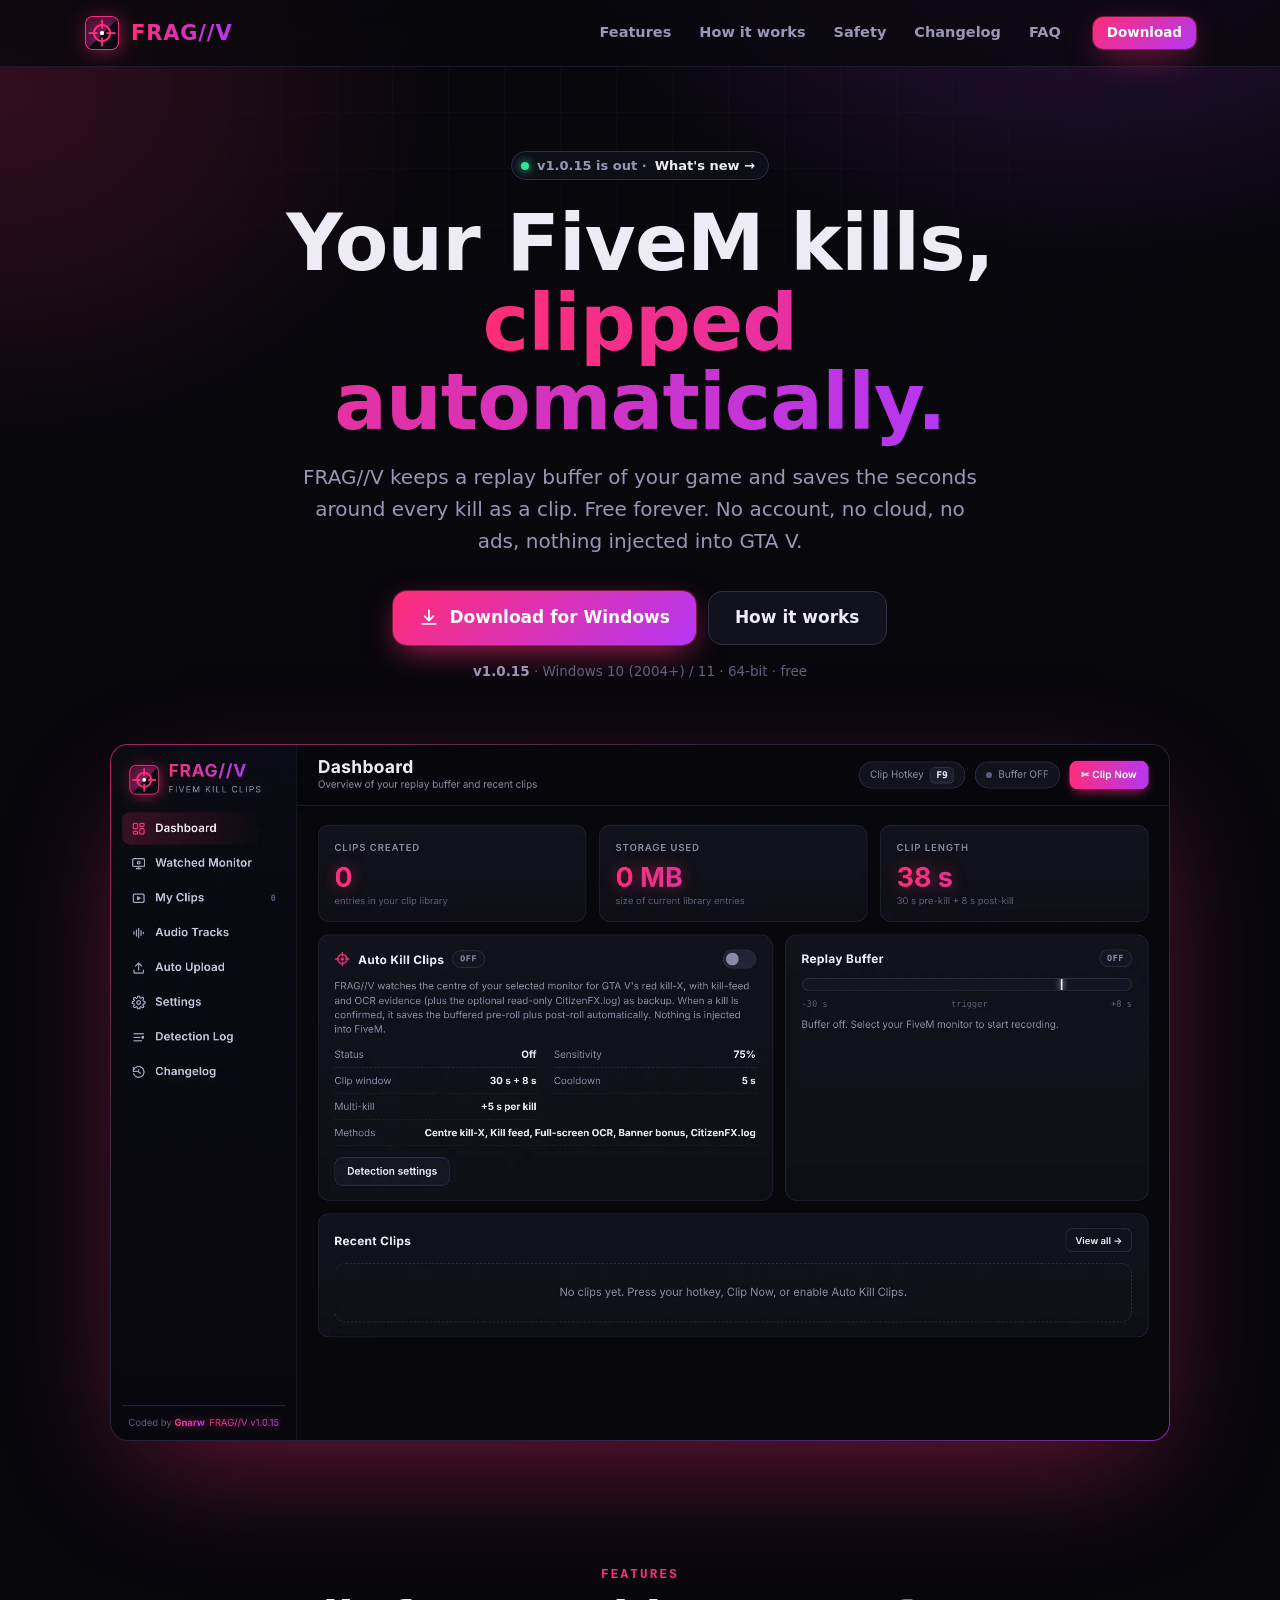
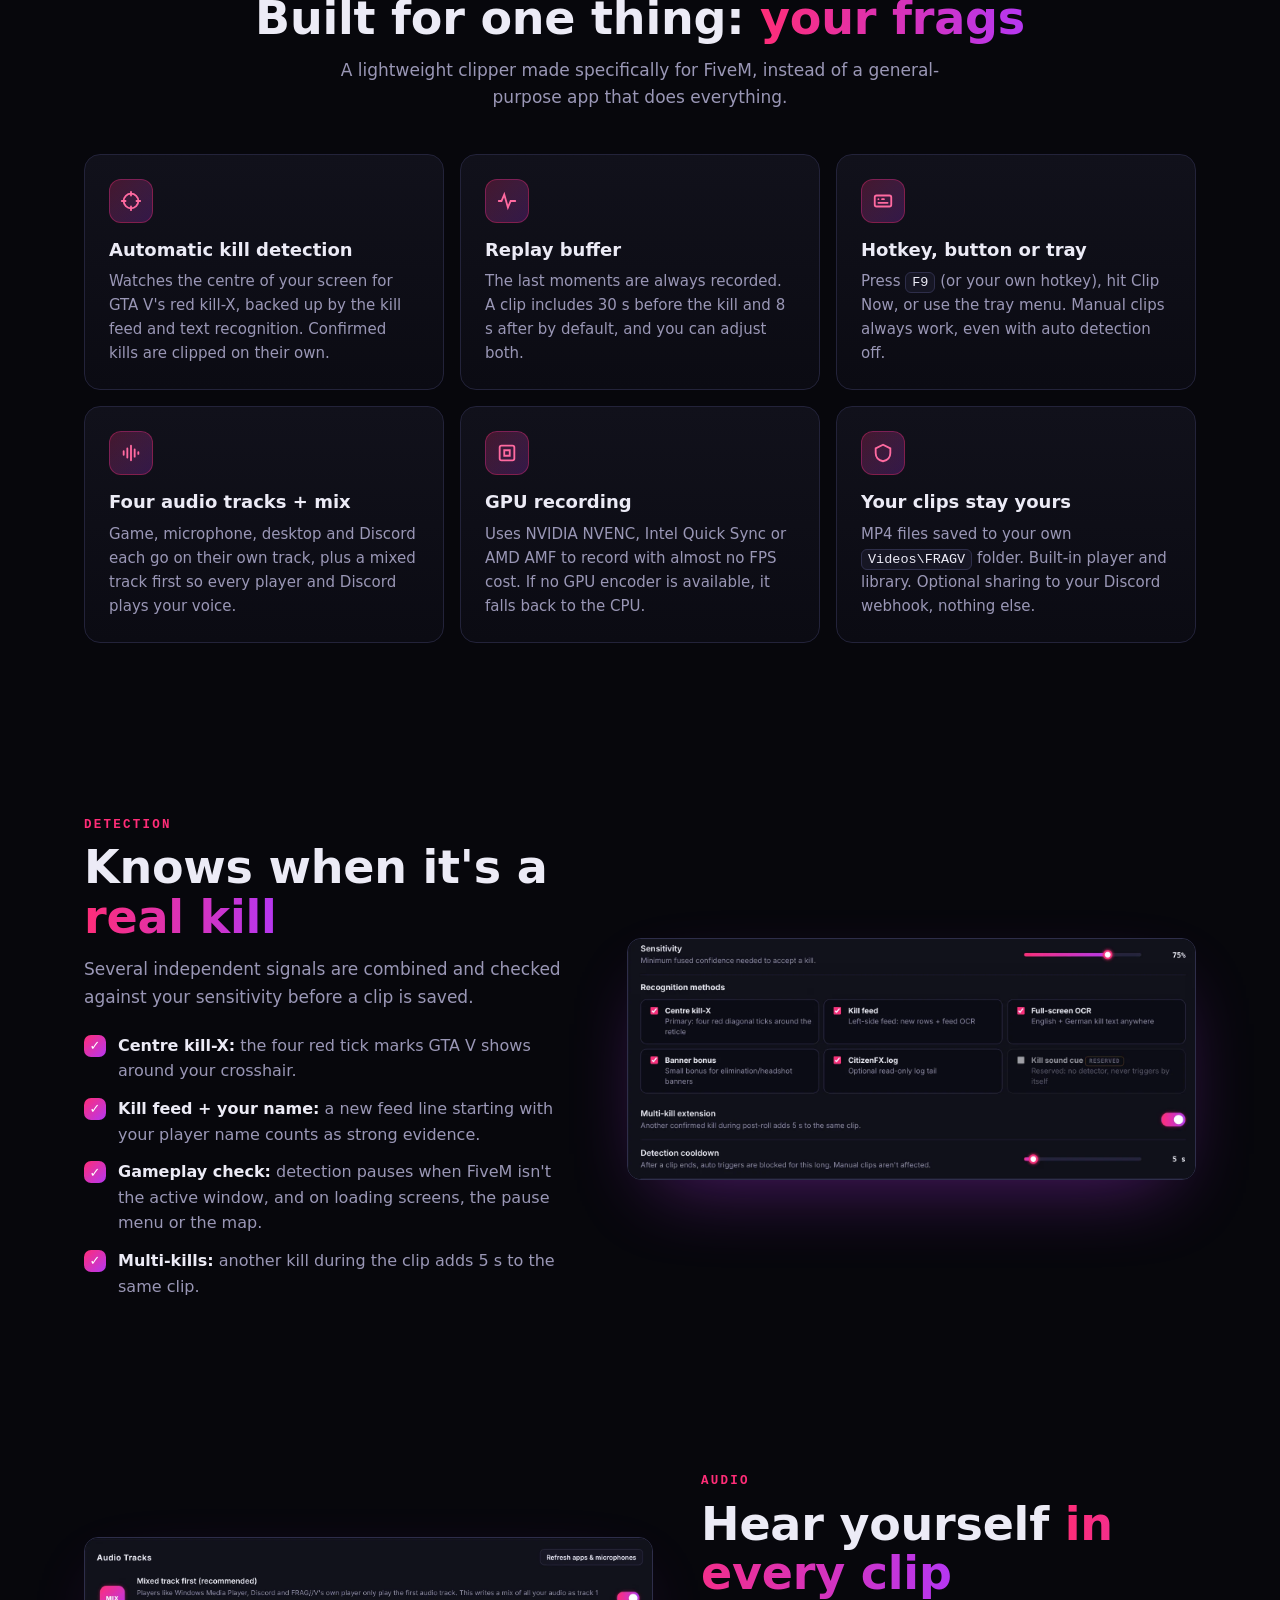
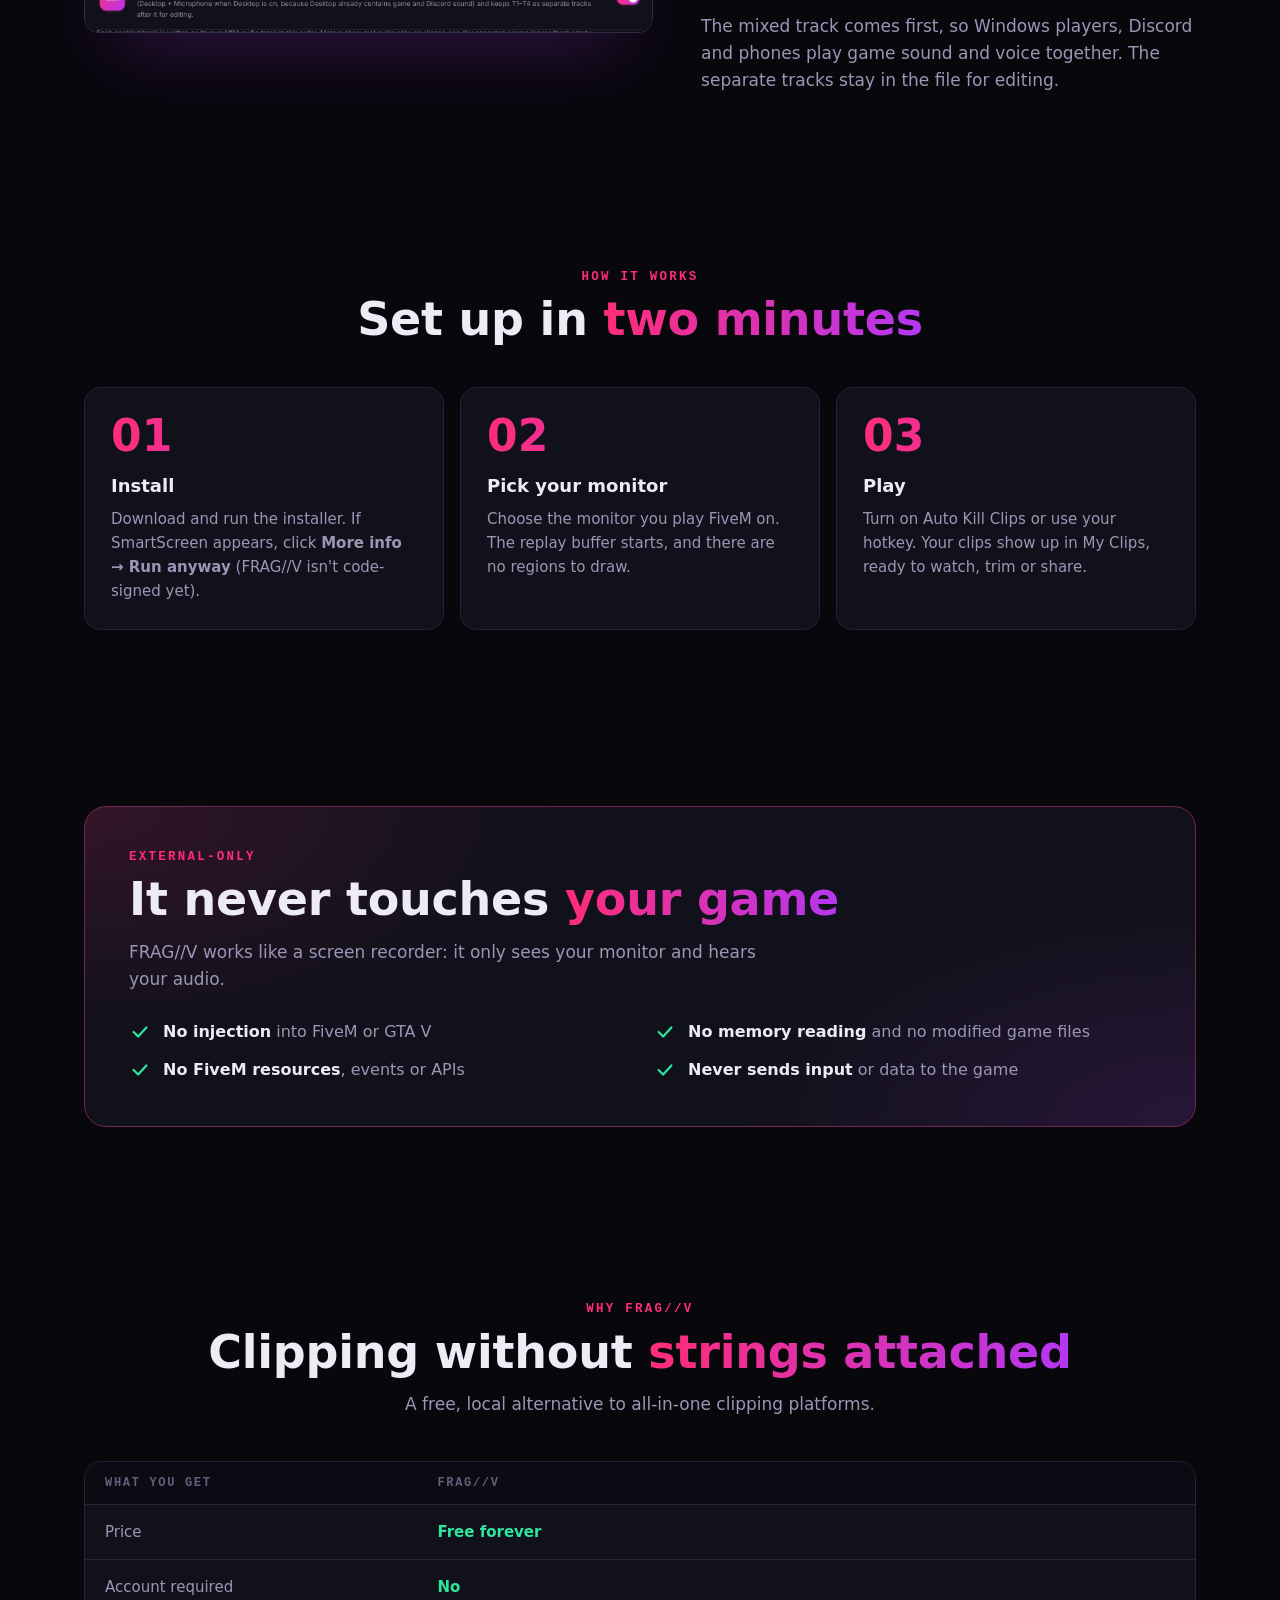
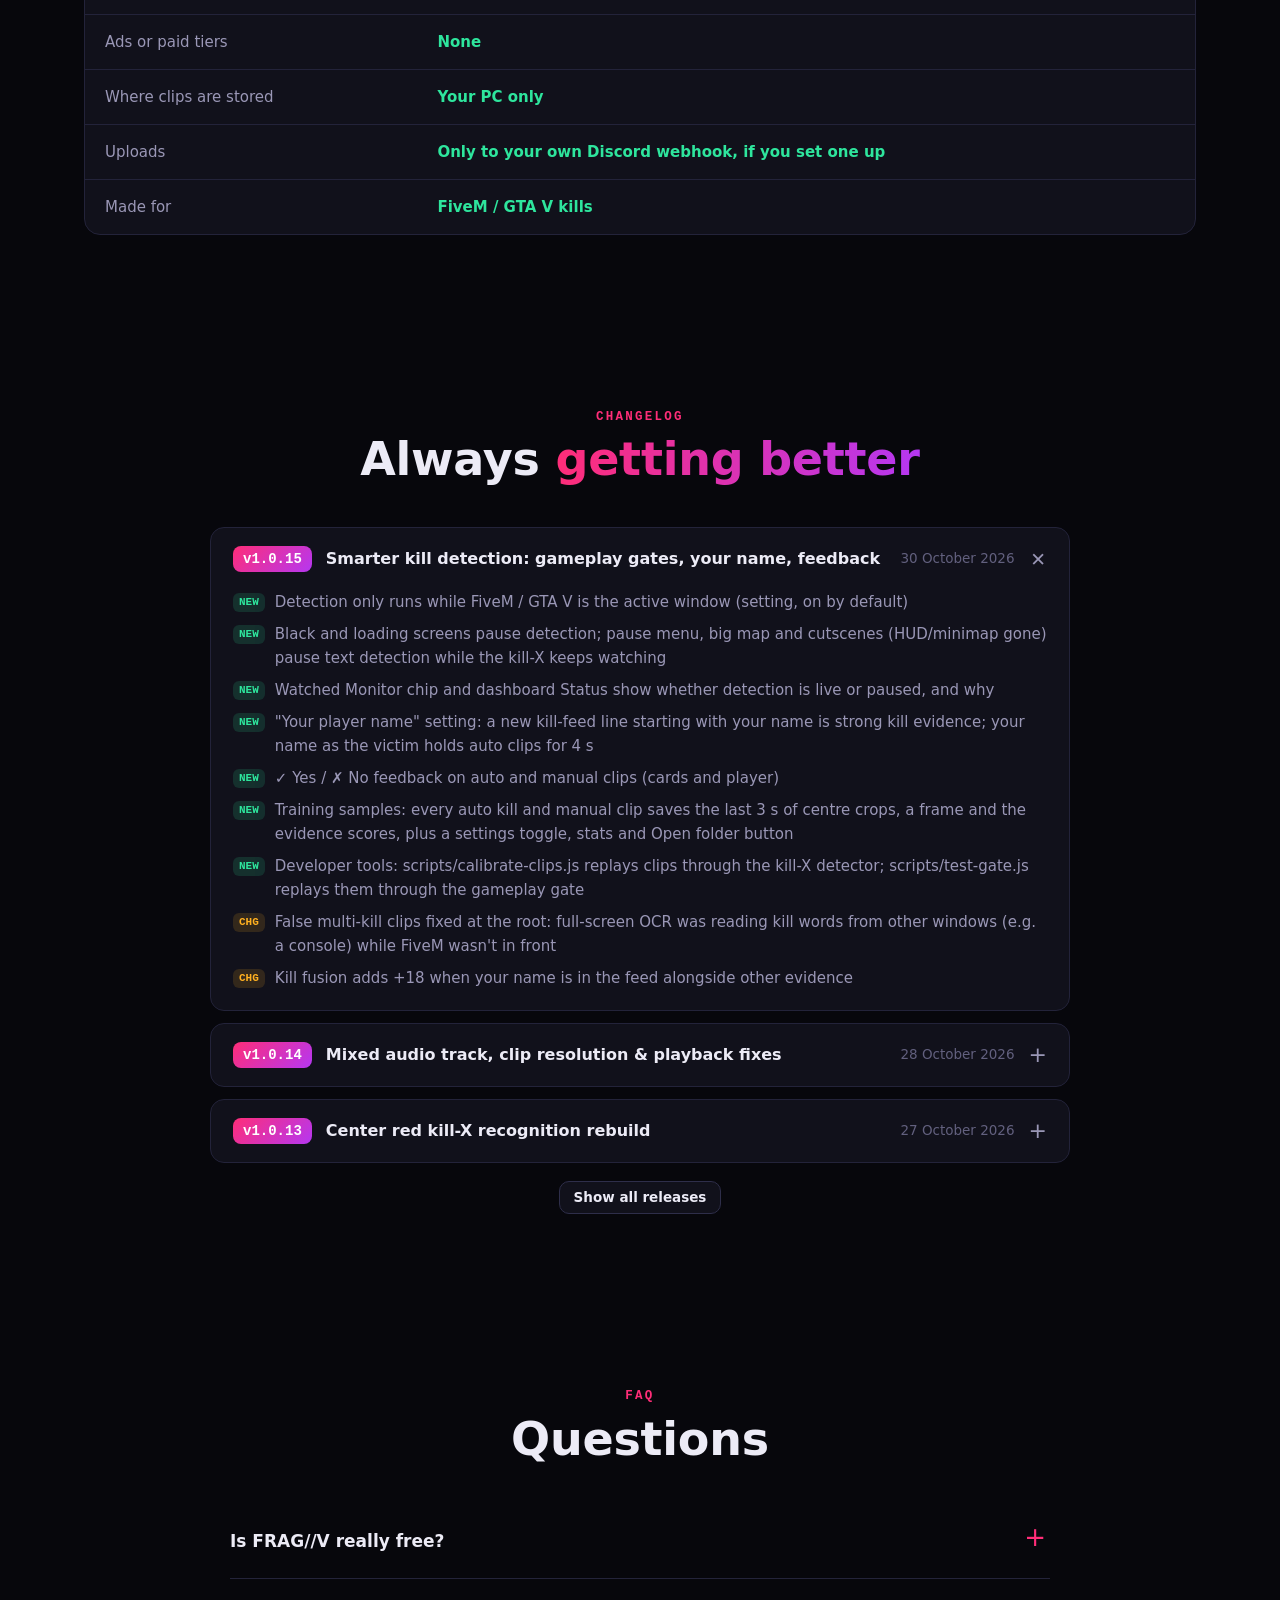
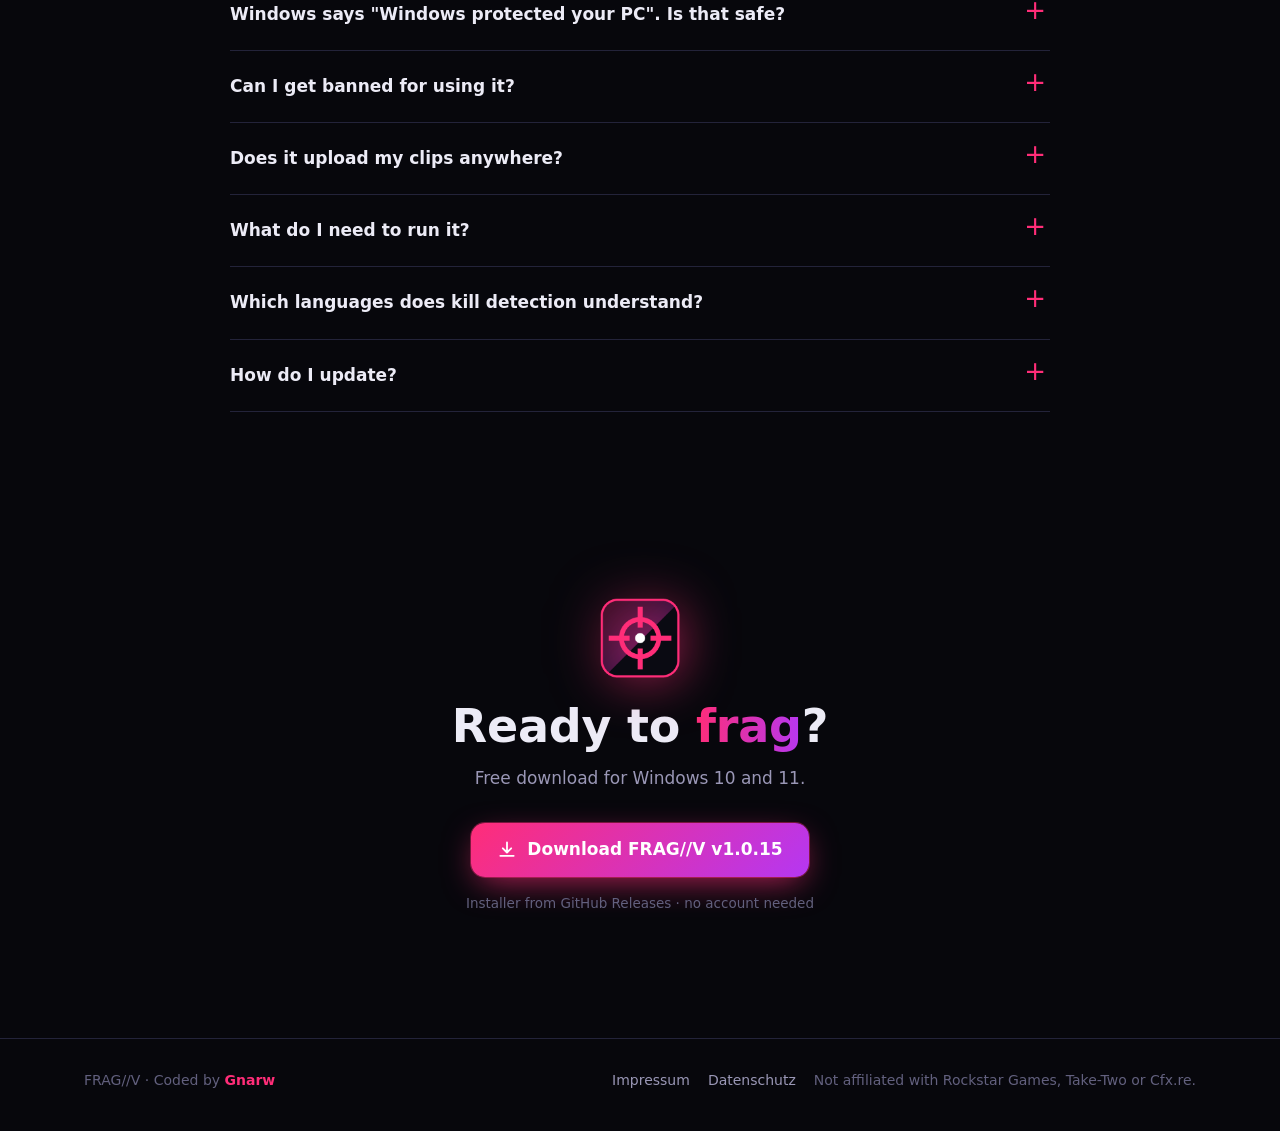
==== index.html @ bf420774 "Add files via upload" ====
<!doctype html>
<html lang="en">
<head>
<meta charset="utf-8">
<meta name="viewport" content="width=device-width,initial-scale=1">
<title>FRAG//V — Free FiveM Kill Clips</title>
<meta name="description" content="FRAG//V automatically clips your FiveM / GTA V kills. Free forever, no account, no cloud, nothing injected into the game. Windows 10/11.">
<meta name="theme-color" content="#07070c">
<meta property="og:title" content="FRAG//V — Free FiveM Kill Clips">
<meta property="og:description" content="Your FiveM kills, clipped automatically. Free, local, external-only.">
<meta property="og:image" content="/img/app-dashboard.webp">
<link rel="icon" type="image/png" href="favicon.png">
<link rel="stylesheet" href="style.css">
</head>
<body>
<div class="bgfx"></div>

<header class="nav">
  <div class="wrap">
    <a class="logo" href="./"><img src="img/logo.png" alt="" width="36" height="36"><b>FRAG//V</b></a>
    <nav>
      <a href="#features">Features</a>
      <a href="#how">How it works</a>
      <a href="#safety">Safety</a>
      <a href="#changelog">Changelog</a>
      <a href="#faq">FAQ</a>
    </nav>
    <a class="btn sm primary dl" href="#" data-dl>Download</a>
  </div>
</header>

<main>
  <section class="hero">
    <div class="wrap">
      <span class="pill"><i></i>v1.0.15 is out · <a href="#changelog">What's new →</a></span>
      <h1>Your FiveM kills,<br><span class="grad">clipped automatically.</span></h1>
      <p class="lead">FRAG//V keeps a replay buffer of your game and saves the seconds around every kill as a clip. Free forever. No account, no cloud, no ads, nothing injected into GTA V.</p>
      <div class="cta">
        <a class="btn big primary" href="#" data-dl>
          <svg viewBox="0 0 24 24" fill="none" stroke="currentColor" stroke-width="2.2" stroke-linecap="round" stroke-linejoin="round"><path d="M12 3v12m0 0-5-5m5 5 5-5M4 19h16"/></svg>
          Download for Windows
        </a>
        <a class="btn big" href="#how">How it works</a>
      </div>
      <p class="meta"><b>v1.0.15</b> · Windows 10 (2004+) / 11 · 64-bit · free</p>
      <div class="shot reveal"><img src="img/app-dashboard.webp" alt="FRAG//V dashboard with auto kill clips, replay buffer and recent clips" width="2010" height="1320"></div>
    </div>
  </section>

  <section id="features">
    <div class="wrap">
      <div class="head c reveal">
        <div class="kicker">Features</div>
        <h2>Built for one thing: <span class="grad">your frags</span></h2>
        <p class="sub">A lightweight clipper made specifically for FiveM, instead of a general-purpose app that does everything.</p>
      </div>
      <div class="grid">
        <div class="card reveal"><div class="ico"><svg viewBox="0 0 24 24" fill="none" stroke-width="2" stroke-linecap="round"><circle cx="12" cy="12" r="8"/><path d="M12 2v4M12 18v4M2 12h4M18 12h4"/></svg></div><h3>Automatic kill detection</h3><p>Watches the centre of your screen for GTA V's red kill-X, backed up by the kill feed and text recognition. Confirmed kills are clipped on their own.</p></div>
        <div class="card reveal"><div class="ico"><svg viewBox="0 0 24 24" fill="none" stroke-width="2" stroke-linecap="round"><path d="M3 12h3l3-7 4 14 3-7h5"/></svg></div><h3>Replay buffer</h3><p>The last moments are always recorded. A clip includes 30 s before the kill and 8 s after by default, and you can adjust both.</p></div>
        <div class="card reveal"><div class="ico"><svg viewBox="0 0 24 24" fill="none" stroke-width="2" stroke-linecap="round"><rect x="3" y="6" width="18" height="12" rx="2"/><path d="M7 10h.01M11 10h2M7 14h10"/></svg></div><h3>Hotkey, button or tray</h3><p>Press <kbd>F9</kbd> (or your own hotkey), hit Clip Now, or use the tray menu. Manual clips always work, even with auto detection off.</p></div>
        <div class="card reveal"><div class="ico"><svg viewBox="0 0 24 24" fill="none" stroke-width="2" stroke-linecap="round"><path d="M4 10v4M8 7v10M12 4v16M16 8v8M20 11v2"/></svg></div><h3>Four audio tracks + mix</h3><p>Game, microphone, desktop and Discord each go on their own track, plus a mixed track first so every player and Discord plays your voice.</p></div>
        <div class="card reveal"><div class="ico"><svg viewBox="0 0 24 24" fill="none" stroke-width="2" stroke-linecap="round"><rect x="4" y="4" width="16" height="16" rx="2"/><path d="M9 9h6v6H9z"/></svg></div><h3>GPU recording</h3><p>Uses NVIDIA NVENC, Intel Quick Sync or AMD AMF to record with almost no FPS cost. If no GPU encoder is available, it falls back to the CPU.</p></div>
        <div class="card reveal"><div class="ico"><svg viewBox="0 0 24 24" fill="none" stroke-width="2" stroke-linecap="round"><path d="M12 3 4 7v5c0 5 3.5 8 8 9 4.5-1 8-4 8-9V7z"/></svg></div><h3>Your clips stay yours</h3><p>MP4 files saved to your own <code>Videos\FRAGV</code> folder. Built-in player and library. Optional sharing to your Discord webhook, nothing else.</p></div>
      </div>
    </div>
  </section>

  <section>
    <div class="wrap split">
      <div class="txt reveal">
        <div class="kicker">Detection</div>
        <h2>Knows when it's a <span class="grad">real kill</span></h2>
        <p class="sub">Several independent signals are combined and checked against your sensitivity before a clip is saved.</p>
        <ul class="ticks">
          <li><span><b>Centre kill-X:</b> the four red tick marks GTA V shows around your crosshair.</span></li>
          <li><span><b>Kill feed + your name:</b> a new feed line starting with your player name counts as strong evidence.</span></li>
          <li><span><b>Gameplay check:</b> detection pauses when FiveM isn't the active window, and on loading screens, the pause menu or the map.</span></li>
          <li><span><b>Multi-kills:</b> another kill during the clip adds 5 s to the same clip.</span></li>
        </ul>
      </div>
      <div class="frame reveal"><img src="img/app-detect.webp" alt="Kill detection settings: sensitivity, recognition methods, multi-kill extension" width="1464" height="620" loading="lazy"></div>
    </div>
  </section>

  <section>
    <div class="wrap split rev">
      <div class="txt reveal">
        <div class="kicker">Audio</div>
        <h2>Hear yourself <span class="grad">in every clip</span></h2>
        <p class="sub">The mixed track comes first, so Windows players, Discord and phones play game sound and voice together. The separate tracks stay in the file for editing.</p>
      </div>
      <div class="frame reveal"><img src="img/app-mix.webp" alt="Mixed audio track setting" width="1573" height="260" loading="lazy"></div>
    </div>
  </section>

  <section id="how">
    <div class="wrap">
      <div class="head c reveal">
        <div class="kicker">How it works</div>
        <h2>Set up in <span class="grad">two minutes</span></h2>
      </div>
      <div class="steps">
        <div class="step reveal"><h3>Install</h3><p>Download and run the installer. If SmartScreen appears, click <b>More info → Run anyway</b> (FRAG//V isn't code-signed yet).</p></div>
        <div class="step reveal"><h3>Pick your monitor</h3><p>Choose the monitor you play FiveM on. The replay buffer starts, and there are no regions to draw.</p></div>
        <div class="step reveal"><h3>Play</h3><p>Turn on Auto Kill Clips or use your hotkey. Your clips show up in My Clips, ready to watch, trim or share.</p></div>
      </div>
    </div>
  </section>

  <section id="safety">
    <div class="wrap">
      <div class="band reveal">
        <div class="kicker">External-only</div>
        <h2>It never touches <span class="grad">your game</span></h2>
        <p class="sub">FRAG//V works like a screen recorder: it only sees your monitor and hears your audio.</p>
        <ul class="nolist">
          <li><svg viewBox="0 0 24 24" fill="none" stroke="#2ee59d" stroke-width="2.4" stroke-linecap="round" stroke-linejoin="round"><path d="m5 12 5 5 9-10"/></svg><span><b>No injection</b> into FiveM or GTA V</span></li>
          <li><svg viewBox="0 0 24 24" fill="none" stroke="#2ee59d" stroke-width="2.4" stroke-linecap="round" stroke-linejoin="round"><path d="m5 12 5 5 9-10"/></svg><span><b>No memory reading</b> and no modified game files</span></li>
          <li><svg viewBox="0 0 24 24" fill="none" stroke="#2ee59d" stroke-width="2.4" stroke-linecap="round" stroke-linejoin="round"><path d="m5 12 5 5 9-10"/></svg><span><b>No FiveM resources</b>, events or APIs</span></li>
          <li><svg viewBox="0 0 24 24" fill="none" stroke="#2ee59d" stroke-width="2.4" stroke-linecap="round" stroke-linejoin="round"><path d="m5 12 5 5 9-10"/></svg><span><b>Never sends input</b> or data to the game</span></li>
        </ul>
      </div>
    </div>
  </section>

  <section id="compare">
    <div class="wrap">
      <div class="head c reveal">
        <div class="kicker">Why FRAG//V</div>
        <h2>Clipping without <span class="grad">strings attached</span></h2>
        <p class="sub">A free, local alternative to all-in-one clipping platforms.</p>
      </div>
      <table class="compare reveal">
        <thead><tr><th>What you get</th><th>FRAG//V</th></tr></thead>
        <tbody>
          <tr><td>Price</td><td class="yes">Free forever</td></tr>
          <tr><td>Account required</td><td class="yes">No</td></tr>
          <tr><td>Ads or paid tiers</td><td class="yes">None</td></tr>
          <tr><td>Where clips are stored</td><td class="yes">Your PC only</td></tr>
          <tr><td>Uploads</td><td class="yes">Only to your own Discord webhook, if you set one up</td></tr>
          <tr><td>Made for</td><td class="yes">FiveM / GTA V kills</td></tr>
        </tbody>
      </table>
    </div>
  </section>

  <section id="changelog">
    <div class="wrap">
      <div class="head c reveal">
        <div class="kicker">Changelog</div>
        <h2>Always <span class="grad">getting better</span></h2>
      </div>
      <div id="rels" style="max-width:860px;margin:0 auto"></div>
      <div class="more"><button class="btn sm" id="moreRels">Show all releases</button></div>
    </div>
  </section>

  <section id="faq">
    <div class="wrap">
      <div class="head c reveal">
        <div class="kicker">FAQ</div>
        <h2>Questions</h2>
      </div>
      <div class="faq">
        <details><summary>Is FRAG//V really free?</summary><p>Yes. No price, no ads, no premium version and no account. It's a hobby project.</p></details>
        <details><summary>Windows says "Windows protected your PC". Is that safe?</summary><p>FRAG//V isn't signed with a paid code-signing certificate yet, so SmartScreen doesn't recognise it. Click <b>More info → Run anyway</b>. Only download FRAG//V from this website.</p></details>
        <details><summary>Can I get banned for using it?</summary><p>FRAG//V works like OBS or any screen recorder: it never injects into the game, reads its memory or talks to FiveM. Server rules are up to each server, though, so check them if you're unsure.</p></details>
        <details><summary>Does it upload my clips anywhere?</summary><p>No. Clips are saved to your own PC. The only upload is the optional Discord webhook, which you set up yourself.</p></details>
        <details><summary>What do I need to run it?</summary><p>64-bit Windows 10 (version 2004 or newer) or Windows 11. An NVIDIA, Intel or AMD GPU gives the best performance. The first start needs internet once to download the text-recognition data.</p></details>
        <details><summary>Which languages does kill detection understand?</summary><p>The kill-X works on any server. Kill feed and text recognition read English and German.</p></details>
        <details><summary>How do I update?</summary><p>Download the latest installer here and run it. It installs over the old version and keeps your settings and clips.</p></details>
      </div>
    </div>
  </section>

  <section class="final">
    <div class="wrap reveal">
      <img src="img/logo.png" alt="" width="84" height="84">
      <h2>Ready to <span class="grad">frag</span>?</h2>
      <p class="sub" style="margin:0 auto 30px">Free download for Windows 10 and 11.</p>
      <a class="btn big primary" href="#" data-dl>
        <svg viewBox="0 0 24 24" fill="none" stroke="currentColor" stroke-width="2.2" stroke-linecap="round" stroke-linejoin="round"><path d="M12 3v12m0 0-5-5m5 5 5-5M4 19h16"/></svg>
        Download FRAG//V v1.0.15
      </a>
      <p class="meta" id="dlNote">Installer from GitHub Releases · no account needed</p>
    </div>
  </section>
</main>

<footer>
  <div class="wrap">
    <span>FRAG//V · Coded by <span class="gn">Gnarw</span></span>
    <span class="sp"></span>
    <a href="impressum.html">Impressum</a>
    <a href="datenschutz.html">Datenschutz</a>
    <span>Not affiliated with Rockstar Games, Take-Two or Cfx.re.</span>
  </div>
</footer>

<script src="config.js"></script>
<script>
const { GITHUB_OWNER, GITHUB_REPO } = window.FRAGV_CONFIG;
const CHANGELOG = [{"v":"1.0.15","t":"Smarter kill detection: gameplay gates, your name, feedback","d":"30 October 2026","items":["+ Detection only runs while FiveM / GTA V is the active window (setting, on by default)","+ Black and loading screens pause detection; pause menu, big map and cutscenes (HUD/minimap gone) pause text detection while the kill-X keeps watching","+ Watched Monitor chip and dashboard Status show whether detection is live or paused, and why","+ \"Your player name\" setting: a new kill-feed line starting with your name is strong kill evidence; your name as the victim holds auto clips for 4 s","+ ✓ Yes / ✗ No feedback on auto and manual clips (cards and player)","+ Training samples: every auto kill and manual clip saves the last 3 s of centre crops, a frame and the evidence scores, plus a settings toggle, stats and Open folder button","+ Developer tools: scripts/calibrate-clips.js replays clips through the kill-X detector; scripts/test-gate.js replays them through the gameplay gate","/ False multi-kill clips fixed at the root: full-screen OCR was reading kill words from other windows (e.g. a console) while FiveM wasn't in front","/ Kill fusion adds +18 when your name is in the feed alongside other evidence"]},{"v":"1.0.14","t":"Mixed audio track, clip resolution & playback fixes","d":"28 October 2026","items":["+ Mix (All Audio) as track 1 so voice and game sound play everywhere; T1–T4 stay as separate tracks after it","+ Audio Tracks toggle \"Mixed track first\" (on by default)","+ MIX badge on clip cards that contain the mixed track","+ Detection Log lists every native encoder candidate that was rejected and why","/ Clips are always saved at the selected resolution; a 1440p monitor no longer leaks into 1080p clips","/ Native recorder tries D3D11 scaling without a forced format and a CPU-scaled NVENC path before falling back to native size","/ Built-in player streams clips straight from disk and pauses the hidden live preview, so playback is smooth","/ Discord copies reuse the mixed track instead of mixing the separate tracks again","/ Version label in the sidebar footer uses the accent colour","/ Changelog entries are grouped as Added, Changed, Removed"]},{"v":"1.0.13","t":"Center red kill-X recognition rebuild","d":"27 October 2026","items":["+ Subtle neon glow pulse on accent buttons and an animated logo when hovering the sidebar brand","+ Rebuilt centre red kill-X detector scoring four diagonal tick arms (NW, NE, SW, SE) separately","+ Candidate centres from the white reticle dot, a frame-centre grid, the red centroid and the red bounding box","+ Radius search at 4.5–19.5% of the 192 px crop plus radii estimated from the nearby red bounding box","+ Perpendicular probing for widened GTA ticks that are not one-pixel diagonals","+ Penalties for cardinal-direction red, red in the centre, solid red regions, arm imbalance and off-centre candidates","+ Two-frame early trigger while the X is still visible, with disarm until three clear frames","+ Static scenery/HUD rejection after 1.4 s and near-miss logging at most once every 15 s","/ New FRAG//V logo in the app, tray, taskbar, installer, uninstaller and shortcuts","/ \"Gnarw\" credit shown in the accent colour; sidebar tab labels are brighter and easier to read","/ Watched Monitor preview now fits the window height instead of filling the full width","/ Audio Tracks rebuilt as a symmetrical grid that reflows cleanly when the window is narrow","/ In-Game and Discord capture use the real loopback-capture API and recognise FiveM_bXXXX_GTAProcess.exe","/ Discord uploads attach a mixed-audio copy fitted to the server limit (24 MB, then 10 MB) and report message-only posts honestly","/ Detection Log labels now list arm coverage in NW/NE/SW/SE order","/ A clear centre red X (peak ≥ 80) now confirms without kill-feed or CitizenFX.log corroboration","- Silent per-app tracks are no longer written (they made clips sound mute in players that only play track 1)","- Removed 22.5° intermediate directions as negative controls (they hit the wide outer ends of real ticks)"]},{"v":"1.0.12","t":"Native DXGI GPU recording","d":"18 October 2026","items":["+ Native Windows Desktop Duplication recorder (FFmpeg ddagrab) in the main process","+ D3D11 scaling with NVENC, QuickSync, AMF, Media Foundation and libx264 encoder fallbacks","+ 2-second MPEG-TS segments, 150-second retention and protection for in-progress clips","+ Automatic fallback to the WebCodecs recorder when every native candidate fails","/ Bundled modern FFmpeg with ddagrab, scale_d3d11, NVENC, QuickSync, AMF and Media Foundation","/ Preview and detection capped to 1280×720 at 30 FPS while native recording is active","- Removed the old @ffmpeg-installer/win32-x64 4.1.0 binary"]},{"v":"1.0.11","t":"Validated clip assembly","d":"9 October 2026","items":["+ Clip validation: size, encoded frames, video stream, readable packets, start/middle/late decode and timeline length","+ MPEG-TS normalisation retry with black/silent replacement for undecodable segments","+ Player warning when a saved file has no playable video track","/ Legacy Chromium MP4 segments decoded with -auto_convert 0 so video is no longer silently dropped","/ Final MP4s carry BT.709 TV-range colour metadata and fast-start"]},{"v":"1.0.10","t":"Per-app audio","d":"30 September 2026","items":["+ WASAPI process-loopback capture for In-Game (FiveM) and Discord tracks","+ Process-tree resolution that prefers GTA5.exe / FiveM_GTAProcess.exe and follows restarts","+ 120-second PCM ring with exact silence for missing intervals","/ FiveM and Discord meters now move independently from their own captures","- Removed the Desktop-audio copy that stood in for In-Game audio"]},{"v":"1.0.9","t":"CitizenFX.log & German OCR","d":"21 September 2026","items":["+ Optional read-only CitizenFX.log watcher (citizenlog method)","+ German OCR model and default German keywords, including “du hast [name] getötet”","+ [name], [player] and [spieler] wildcards and diacritic-folded matching","/ Naked onPlayerKilled lines are classified as ambiguous, not as your kill"]},{"v":"1.0.8","t":"Evidence fusion","d":"12 September 2026","items":["+ 3.5-second evidence window fusing marker, kill-feed, OCR and log evidence","+ OCR phrases must reappear on a later scan before they count","/ Sensitivity now applies to the fused confidence","- Removed the single-frame red-pixel trigger"]},{"v":"1.0.7","t":"WebCodecs recorder","d":"3 September 2026","items":["+ WebCodecs H.264 recorder with a frame pump and mp4-muxer segments","+ Encoder backpressure and automatic capture step-down below 72% of target FPS","/ MediaRecorder kept as the last fallback"]},{"v":"1.0.6","t":"Background recording","d":"25 August 2026","items":["+ Tray icon with Open, Clip Now and Quit; closing the window hides to the tray","+ Power-save blocker while capture is active","/ Background throttling disabled at every layer","/ Detection reads cloned capture-track frames instead of the preview video"]},{"v":"1.0.5","t":"Library tools","d":"16 August 2026","items":["+ Multi-select, Select All for visible clips and a neon bulk-delete button","+ Search, filters, sorting and a local storage bar","/ Custom clip player with seek, volume and Escape to close"]},{"v":"1.0.4","t":"Auto Upload","d":"7 August 2026","items":["+ Discord webhook delivery and Send Test","+ Instagram and TikTok targets, clearly labelled as simulated","+ Per-platform upload progress and uploaded badges"]},{"v":"1.0.3","t":"Four audio tracks","d":"29 July 2026","items":["+ Separate In-Game, Microphone, Desktop and Discord MP4 audio tracks with titles and handler names","+ Raw microphone capture without echo cancellation, noise suppression or automatic gain","/ Choosing a microphone in Audio Tracks connects it immediately"]},{"v":"1.0.2","t":"Hotkey & clip timing","d":"20 July 2026","items":["+ Rebindable global clip hotkey (default F9) with 800 ms debounce","+ Multi-kill extension and detection cooldown","/ Pre-kill range 10–60 s and post-kill range 5–15 s"]},{"v":"1.0.1","t":"Clean start","d":"11 July 2026","items":["/ Automatic kill clipping now starts disabled","/ Monitor selection replaces manual region marking","- Removed demo feed, sample clips, simulated kills and fake meter animation"]},{"v":"1.0.0","t":"First release","d":"2 July 2026","items":["+ Monitor replay buffer with Clip Now and MP4 assembly","+ Dashboard, Watched Monitor, My Clips and Settings","+ Neon appearance presets with adjustable glow"]}];

const releasesPage = `https://github.com/${GITHUB_OWNER}/${GITHUB_REPO}/releases/latest`;
document.querySelectorAll('[data-dl]').forEach((a) => {
  a.href = releasesPage;
  a.addEventListener('click', async (e) => {
    e.preventDefault();
    const note = document.getElementById('dlNote');
    // Only contacts GitHub when someone actually clicks Download (no third-party request on page load).
    try {
      const r = await fetch(`https://api.github.com/repos/${GITHUB_OWNER}/${GITHUB_REPO}/releases/latest`, { headers: { Accept: 'application/vnd.github+json' } });
      if (!r.ok) throw new Error(r.status);
      const rel = await r.json();
      const exe = (rel.assets || []).find((x) => /\.exe$/i.test(x.name));
      if (!exe) throw new Error('no exe');
      note.textContent = `Downloading ${exe.name} (${(exe.size / 1048576).toFixed(0)} MB). If SmartScreen appears: More info → Run anyway.`;
      location.href = exe.browser_download_url;
    } catch (_) {
      location.href = releasesPage;
    }
  });
});

const esc = (s) => s.replace(/[&<>"]/g, (c) => ({ '&': '&amp;', '<': '&lt;', '>': '&gt;', '"': '&quot;' }[c]));
const tagOf = { '+': ['a', 'NEW'], '/': ['c', 'CHG'], '-': ['r', 'DEL'] };
function renderRels(all) {
  const list = all ? CHANGELOG : CHANGELOG.slice(0, 3);
  document.getElementById('rels').innerHTML = list.map((r, i) => `
    <details class="rel"${i === 0 ? ' open' : ''}>
      <summary><span class="v">v${esc(r.v)}</span><span class="t">${esc(r.t)}</span><span class="d">${esc(r.d)}</span></summary>
      <ul>${r.items.map((it) => { const [c, l] = tagOf[it[0]] || tagOf['/']; return `<li><span class="tag ${c}">${l}</span><span>${esc(it.slice(2))}</span></li>`; }).join('')}</ul>
    </details>`).join('');
  document.getElementById('moreRels').hidden = all || CHANGELOG.length <= 3;
}
renderRels(false);
document.getElementById('moreRels').onclick = () => renderRels(true);

const io = 'IntersectionObserver' in window ? new IntersectionObserver((es) => es.forEach((e) => { if (e.isIntersecting) { e.target.classList.add('in'); io.unobserve(e.target); } }), { threshold: 0.12 }) : null;
document.querySelectorAll('.reveal').forEach((el) => (io ? io.observe(el) : el.classList.add('in')));
</script>
</body>
</html>
---- style.css ----
/* FRAG//V website — same neon tokens as the desktop app. System fonts only (no external font requests). */
:root{
  --bg:#07070c; --bg2:#0b0b13; --panel:#11111b; --panel2:#161624; --line:#23233a; --line2:#2e2e4a;
  --text:#ecebf6; --muted:#9a97b6; --dim:#62607e;
  --acc:#ff2d78; --acc2:#b537f2; --ok:#2ee59d;
  --font:"Segoe UI Variable Text","Segoe UI",system-ui,-apple-system,"Helvetica Neue",Arial,sans-serif;
  --display:"Bahnschrift","Segoe UI Variable Display","Segoe UI",system-ui,sans-serif;
  --mono:"Cascadia Mono",Consolas,ui-monospace,monospace;
  --wrap:1160px;
}
*{box-sizing:border-box}
html{scroll-behavior:smooth;-webkit-text-size-adjust:100%}
body{margin:0;background:var(--bg);color:var(--text);font:16px/1.6 var(--font);overflow-x:hidden}
img{max-width:100%;height:auto;display:block}
a{color:inherit}
::selection{background:var(--acc);color:#fff}
.wrap{max-width:var(--wrap);margin:0 auto;padding:0 24px}
@media (max-width:600px){.wrap{padding:0 16px}}

/* background glow + grid */
.bgfx{position:fixed;inset:0;z-index:-1;pointer-events:none;
  background:
    radial-gradient(60vw 40vw at 85% -10%,color-mix(in srgb,var(--acc2) 22%,transparent),transparent 70%),
    radial-gradient(50vw 40vw at 0% 10%,color-mix(in srgb,var(--acc) 18%,transparent),transparent 70%),
    var(--bg)}
.bgfx::after{content:"";position:absolute;inset:0;
  background-image:linear-gradient(var(--line) 1px,transparent 1px),linear-gradient(90deg,var(--line) 1px,transparent 1px);
  background-size:56px 56px;opacity:.18;
  mask-image:radial-gradient(ellipse 80% 60% at 50% 0%,#000 30%,transparent 80%)}

/* nav */
.nav{position:sticky;top:0;z-index:20;backdrop-filter:blur(14px);background:color-mix(in srgb,var(--bg) 72%,transparent);border-bottom:1px solid color-mix(in srgb,var(--line) 70%,transparent)}
.nav .wrap{display:flex;align-items:center;gap:20px;height:66px}
.logo{display:flex;align-items:center;gap:11px;text-decoration:none}
.logo img{width:36px;height:36px;border-radius:9px;filter:drop-shadow(0 0 10px color-mix(in srgb,var(--acc) 60%,transparent));transition:transform .45s cubic-bezier(.34,1.56,.64,1)}
.logo:hover img{transform:rotate(90deg) scale(1.06)}
.logo b{font:700 21px/1 var(--display);letter-spacing:.04em;background:linear-gradient(90deg,var(--acc),var(--acc2));-webkit-background-clip:text;background-clip:text;color:transparent}
.nav nav{display:flex;gap:4px;margin-left:auto}
.nav nav a{text-decoration:none;color:var(--muted);font-weight:600;font-size:14.5px;padding:8px 12px;border-radius:9px;transition:.15s}
.nav nav a:hover{color:#fff;background:var(--panel)}
@media (max-width:760px){.nav nav{display:none}}

/* buttons */
.btn{display:inline-flex;align-items:center;gap:10px;text-decoration:none;cursor:pointer;border:1px solid var(--line2);background:var(--panel);color:var(--text);
  font:700 15px/1 var(--font);padding:13px 20px;border-radius:12px;transition:.18s}
.btn:hover{border-color:#4a4a72;background:var(--panel2)}
.btn.primary{border:0;color:#fff;background:linear-gradient(135deg,var(--acc),var(--acc2));
  box-shadow:0 0 0 1px color-mix(in srgb,var(--acc) 40%,transparent),0 10px 34px -8px color-mix(in srgb,var(--acc) 75%,transparent);
  animation:glow 3.2s ease-in-out infinite}
.btn.primary:hover{transform:translateY(-1px);filter:brightness(1.08)}
.btn.big{font-size:17px;padding:17px 26px;border-radius:14px}
.btn.sm{font-size:13.5px;padding:9px 14px;border-radius:10px}
.btn svg{width:20px;height:20px;flex:none}
@keyframes glow{50%{box-shadow:0 0 0 1px color-mix(in srgb,var(--acc) 55%,transparent),0 12px 46px -6px color-mix(in srgb,var(--acc) 95%,transparent)}}
@media (prefers-reduced-motion:reduce){.btn.primary{animation:none}html{scroll-behavior:auto}}

/* hero */
.hero{padding:84px 0 40px;text-align:center}
.pill{display:inline-flex;align-items:center;gap:8px;font:600 13px/1 var(--font);color:var(--muted);border:1px solid var(--line2);background:color-mix(in srgb,var(--panel) 80%,transparent);padding:7px 13px 7px 9px;border-radius:999px}
.pill i{width:8px;height:8px;border-radius:50%;background:var(--ok);box-shadow:0 0 10px var(--ok)}
.pill a{color:var(--text);text-decoration:none;font-weight:700}
.hero h1{font:800 clamp(40px,7vw,78px)/1.02 var(--display);letter-spacing:-.01em;margin:24px auto 18px;max-width:900px}
.grad{background:linear-gradient(90deg,var(--acc),var(--acc2));-webkit-background-clip:text;background-clip:text;color:transparent}
.hero p.lead{font-size:clamp(17px,2.1vw,20px);color:var(--muted);max-width:680px;margin:0 auto 34px}
.cta{display:flex;gap:12px;justify-content:center;flex-wrap:wrap}
.meta{margin-top:16px;color:var(--dim);font-size:13.5px}
.meta b{color:var(--muted);font-weight:600}
.shot{margin:62px auto 0;max-width:1060px;border-radius:18px;padding:1px;background:linear-gradient(140deg,color-mix(in srgb,var(--acc) 70%,transparent),var(--line) 35%,var(--line) 65%,color-mix(in srgb,var(--acc2) 70%,transparent));
  box-shadow:0 40px 120px -30px color-mix(in srgb,var(--acc) 45%,transparent)}
.shot img{border-radius:17px;width:100%;height:auto}

/* sections */
section{padding:88px 0}
.kicker{font:700 12.5px/1 var(--mono);letter-spacing:.18em;text-transform:uppercase;color:var(--acc)}
h2{font:800 clamp(30px,4.4vw,46px)/1.08 var(--display);margin:12px 0 14px;letter-spacing:-.005em}
.sub{color:var(--muted);max-width:640px;margin:0;font-size:17px}
.head{margin-bottom:42px}
.head.c{text-align:center}.head.c .sub{margin:0 auto}

.grid{display:grid;grid-template-columns:repeat(3,1fr);gap:16px}
@media (max-width:900px){.grid{grid-template-columns:repeat(2,1fr)}}
@media (max-width:600px){.grid{grid-template-columns:1fr}}
.card{background:linear-gradient(180deg,var(--panel),var(--bg2));border:1px solid var(--line);border-radius:16px;padding:24px;transition:.2s}
.card:hover{border-color:var(--line2);transform:translateY(-2px)}
.ico{width:44px;height:44px;border-radius:12px;display:grid;place-items:center;margin-bottom:16px;
  background:linear-gradient(135deg,color-mix(in srgb,var(--acc) 22%,transparent),color-mix(in srgb,var(--acc2) 22%,transparent));border:1px solid color-mix(in srgb,var(--acc) 35%,transparent)}
.ico svg{width:22px;height:22px;stroke:#ff6aa0}
.card h3{font:700 18px/1.25 var(--font);margin:0 0 8px}
.card p{margin:0;color:var(--muted);font-size:15px}

.split{display:grid;grid-template-columns:1fr 1.15fr;gap:48px;align-items:center}
.split.rev{grid-template-columns:1.15fr 1fr}.split.rev .txt{order:2}
@media (max-width:900px){.split,.split.rev{grid-template-columns:1fr}.split.rev .txt{order:0}}
.frame{border-radius:14px;overflow:hidden;border:1px solid var(--line2);box-shadow:0 30px 80px -30px color-mix(in srgb,var(--acc2) 45%,transparent)}
.ticks{list-style:none;padding:0;margin:22px 0 0;display:grid;gap:12px}
.ticks li{display:flex;gap:12px;color:var(--muted)}
.ticks li::before{content:"✓";flex:none;width:22px;height:22px;margin-top:2px;border-radius:7px;display:grid;place-items:center;
  font:800 13px/1 var(--font);color:#fff;background:linear-gradient(135deg,var(--acc),var(--acc2))}
.ticks li b{color:var(--text)}

/* steps */
.steps{display:grid;grid-template-columns:repeat(3,1fr);gap:16px;counter-reset:s}
@media (max-width:900px){.steps{grid-template-columns:1fr}}
.step{position:relative;padding:26px;border-radius:16px;border:1px solid var(--line);background:var(--panel)}
.step::before{counter-increment:s;content:"0" counter(s);font:800 44px/1 var(--display);display:block;margin-bottom:14px;
  background:linear-gradient(90deg,var(--acc),var(--acc2));-webkit-background-clip:text;background-clip:text;color:transparent}
.step h3{margin:0 0 6px;font-size:18px}.step p{margin:0;color:var(--muted);font-size:15px}

/* safety band */
.band{border-radius:22px;padding:44px;border:1px solid color-mix(in srgb,var(--acc) 35%,var(--line));
  background:radial-gradient(70% 120% at 0% 0%,color-mix(in srgb,var(--acc) 14%,transparent),transparent 60%),radial-gradient(70% 120% at 100% 100%,color-mix(in srgb,var(--acc2) 14%,transparent),transparent 60%),var(--panel)}
@media (max-width:600px){.band{padding:26px 20px}}
.nolist{display:grid;grid-template-columns:repeat(2,1fr);gap:12px 28px;margin:26px 0 0;padding:0;list-style:none}
@media (max-width:700px){.nolist{grid-template-columns:1fr}}
.nolist li{display:flex;gap:12px;align-items:flex-start;color:var(--muted)}
.nolist li svg{flex:none;width:22px;height:22px;margin-top:2px}
.nolist li b{color:var(--text)}

/* compare */
.compare{width:100%;border-collapse:separate;border-spacing:0;border:1px solid var(--line);border-radius:16px;overflow:hidden;background:var(--panel)}
.compare th,.compare td{padding:15px 20px;text-align:left;border-bottom:1px solid var(--line);font-size:15px}
.compare tr:last-child td{border-bottom:0}
.compare th{font:700 12px/1 var(--mono);letter-spacing:.14em;text-transform:uppercase;color:var(--dim);background:var(--bg2)}
.compare td:first-child{color:var(--muted)}
.compare td:last-child{font-weight:600}
.yes{color:var(--ok)}

/* changelog */
.rel{border:1px solid var(--line);border-radius:14px;background:var(--panel);margin-bottom:12px;overflow:hidden}
.rel summary{list-style:none;cursor:pointer;display:flex;gap:14px;align-items:center;padding:18px 22px;flex-wrap:wrap}
.rel summary::-webkit-details-marker{display:none}
.rel summary .v{font:700 14px/1 var(--mono);color:#fff;padding:6px 10px;border-radius:8px;background:linear-gradient(135deg,var(--acc),var(--acc2))}
.rel summary .t{font-weight:700;flex:1;min-width:200px}
.rel summary .d{color:var(--dim);font-size:13.5px}
.rel summary::after{content:"+";font:400 22px/1 var(--font);color:var(--muted);transition:transform .2s}
.rel[open] summary::after{transform:rotate(45deg)}
.rel ul{margin:0;padding:0 22px 20px 22px;list-style:none;display:grid;gap:8px}
.rel li{display:flex;gap:10px;color:var(--muted);font-size:15px}
.tag{flex:none;font:700 11px/1 var(--mono);padding:4px 6px;border-radius:6px;margin-top:3px;height:fit-content}
.tag.a{color:var(--ok);background:color-mix(in srgb,var(--ok) 14%,transparent)}
.tag.c{color:#ffb020;background:color-mix(in srgb,#ffb020 14%,transparent)}
.tag.r{color:#ff5c7a;background:color-mix(in srgb,#ff5c7a 14%,transparent)}
.more{display:flex;justify-content:center;margin-top:18px}

/* faq */
.faq{max-width:820px;margin:0 auto}
.faq details{border-bottom:1px solid var(--line);padding:4px 0}
.faq summary{cursor:pointer;list-style:none;font-weight:700;font-size:17px;padding:18px 36px 18px 0;position:relative}
.faq summary::-webkit-details-marker{display:none}
.faq summary::after{content:"+";position:absolute;right:4px;top:14px;font:400 26px/1 var(--font);color:var(--acc);transition:transform .2s}
.faq details[open] summary::after{transform:rotate(45deg)}
.faq p{margin:0 0 20px;color:var(--muted)}
code,kbd{font:13.5px var(--mono);background:var(--panel2);border:1px solid var(--line2);padding:2px 6px;border-radius:6px;color:var(--text)}

/* final cta */
.final{text-align:center;padding:96px 0 110px}
.final img{width:84px;height:84px;margin:0 auto 22px;border-radius:20px;filter:drop-shadow(0 0 26px color-mix(in srgb,var(--acc) 70%,transparent))}

/* footer */
footer{border-top:1px solid var(--line);padding:30px 0 40px;color:var(--dim);font-size:14px}
footer .wrap{display:flex;gap:18px;align-items:center;flex-wrap:wrap}
footer a{color:var(--muted);text-decoration:none}footer a:hover{color:#fff}
footer .gn{color:var(--acc);font-weight:700}
footer .sp{flex:1}

/* legal pages */
.legal{max-width:780px;margin:0 auto;padding:64px 0 90px}
.legal h1{font:800 clamp(32px,5vw,44px)/1.1 var(--display);margin:0 0 26px}
.legal h2{font:700 21px/1.3 var(--font);margin:36px 0 10px}
.legal p,.legal li{color:var(--muted)}
.legal .fill{color:#ffb020;font-weight:600}
.note{border:1px dashed #ffb020;color:#ffcf73;background:color-mix(in srgb,#ffb020 8%,transparent);border-radius:12px;padding:14px 16px;font-size:14.5px;margin-bottom:26px}

.reveal{opacity:0;transform:translateY(16px);transition:opacity .6s ease,transform .6s ease}
.reveal.in{opacity:1;transform:none}
@media (prefers-reduced-motion:reduce){.reveal{opacity:1;transform:none;transition:none}}
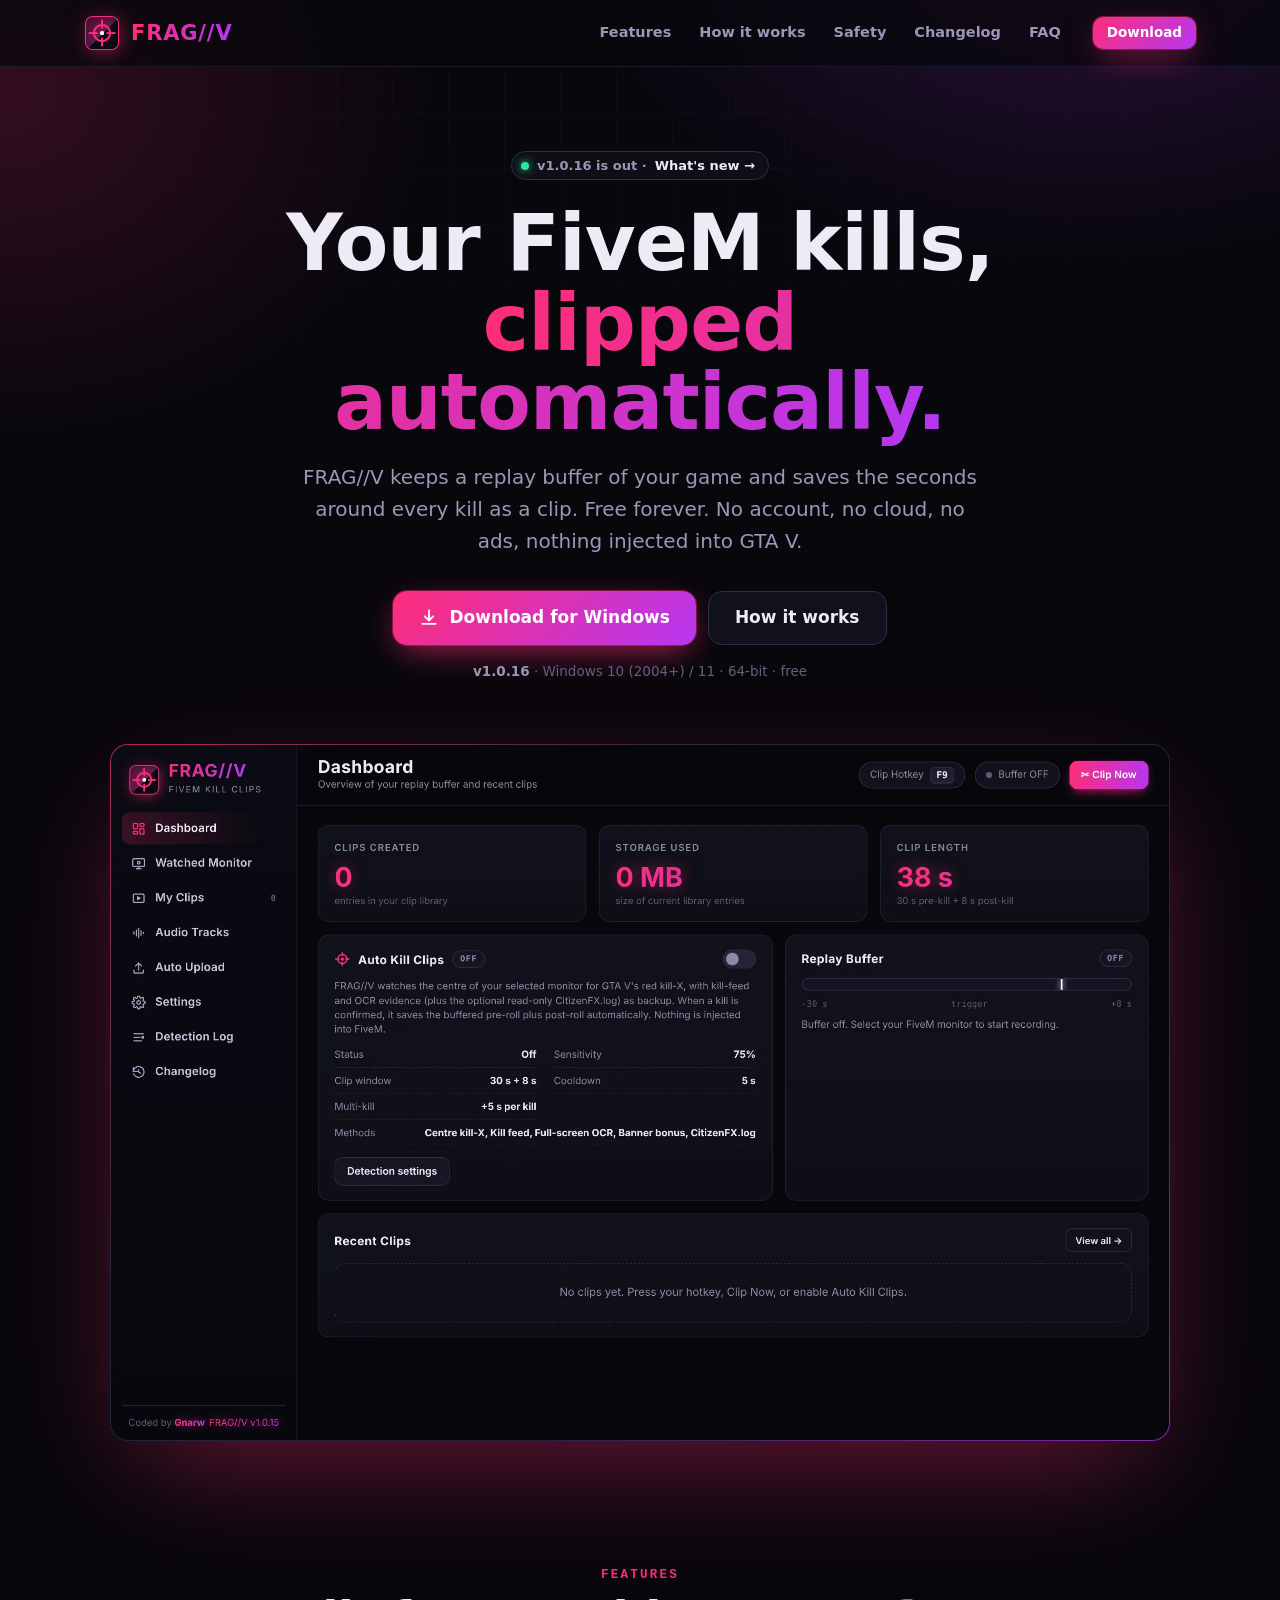
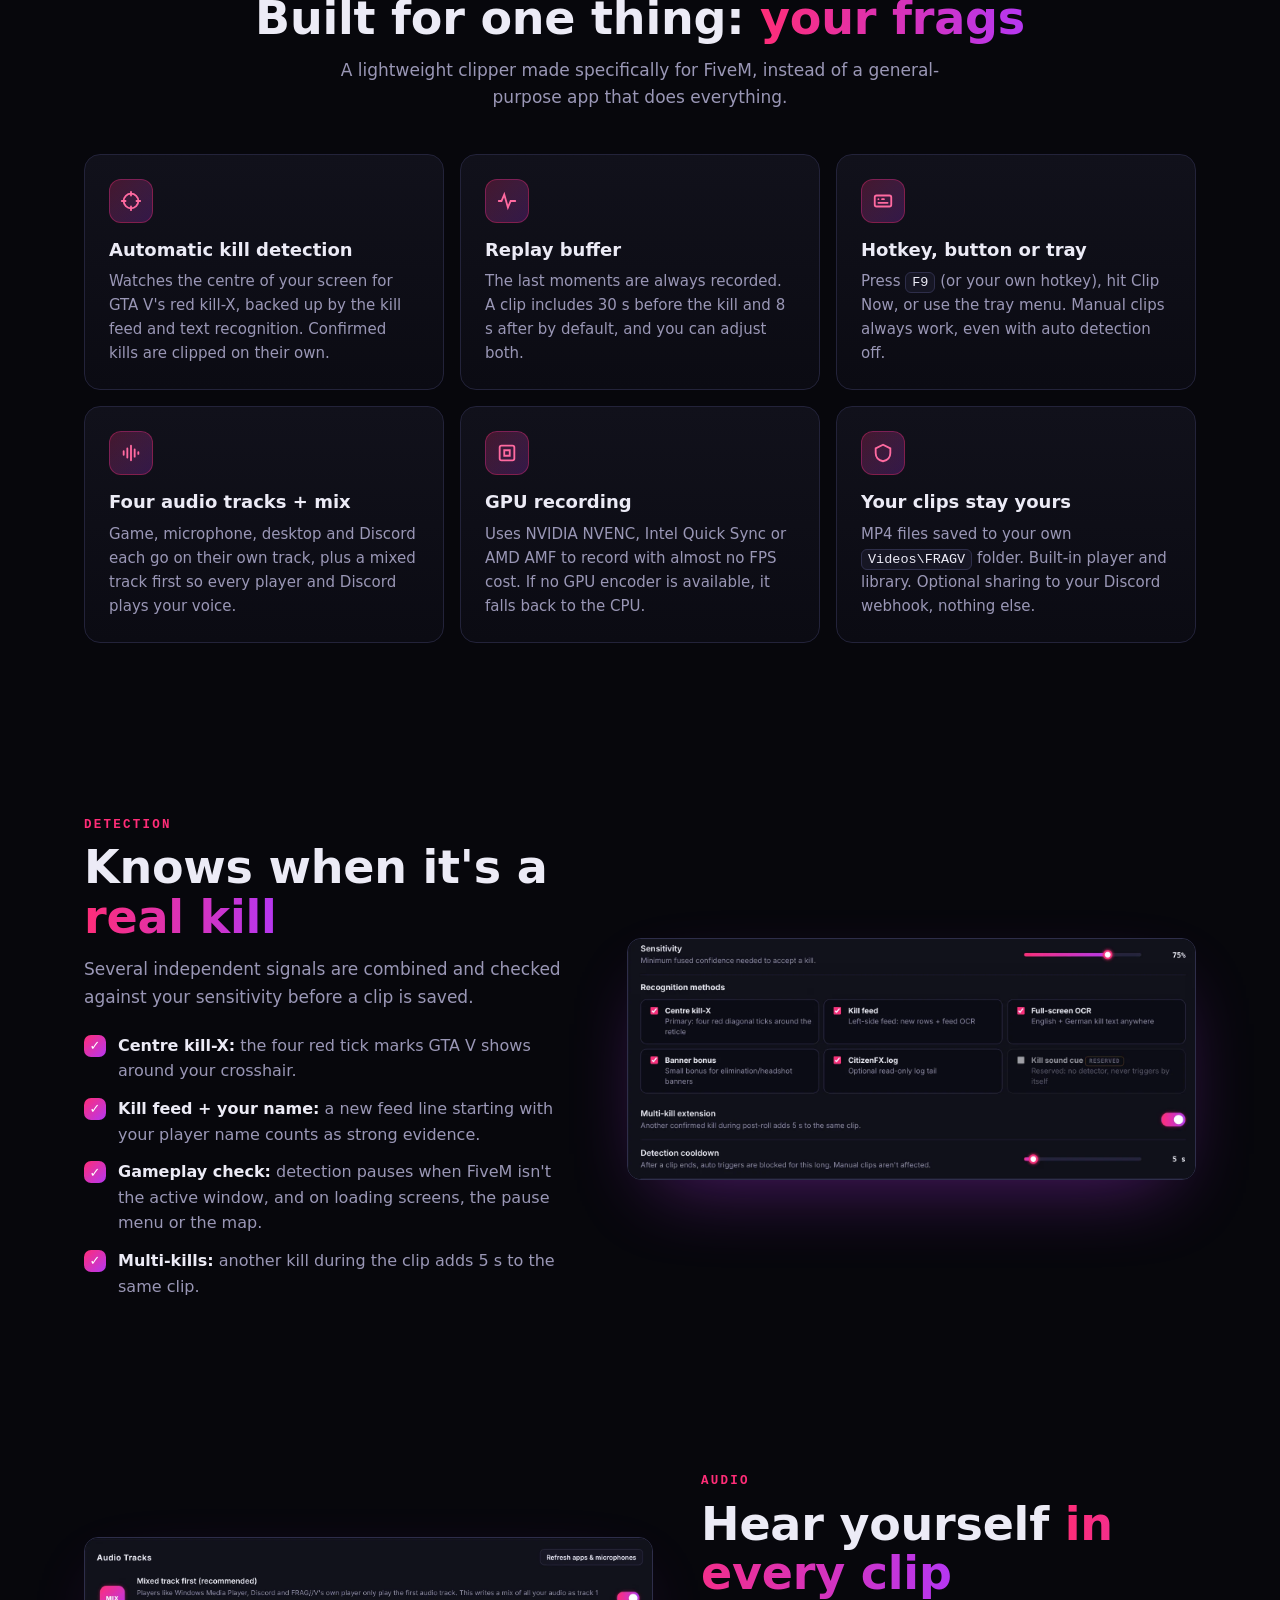
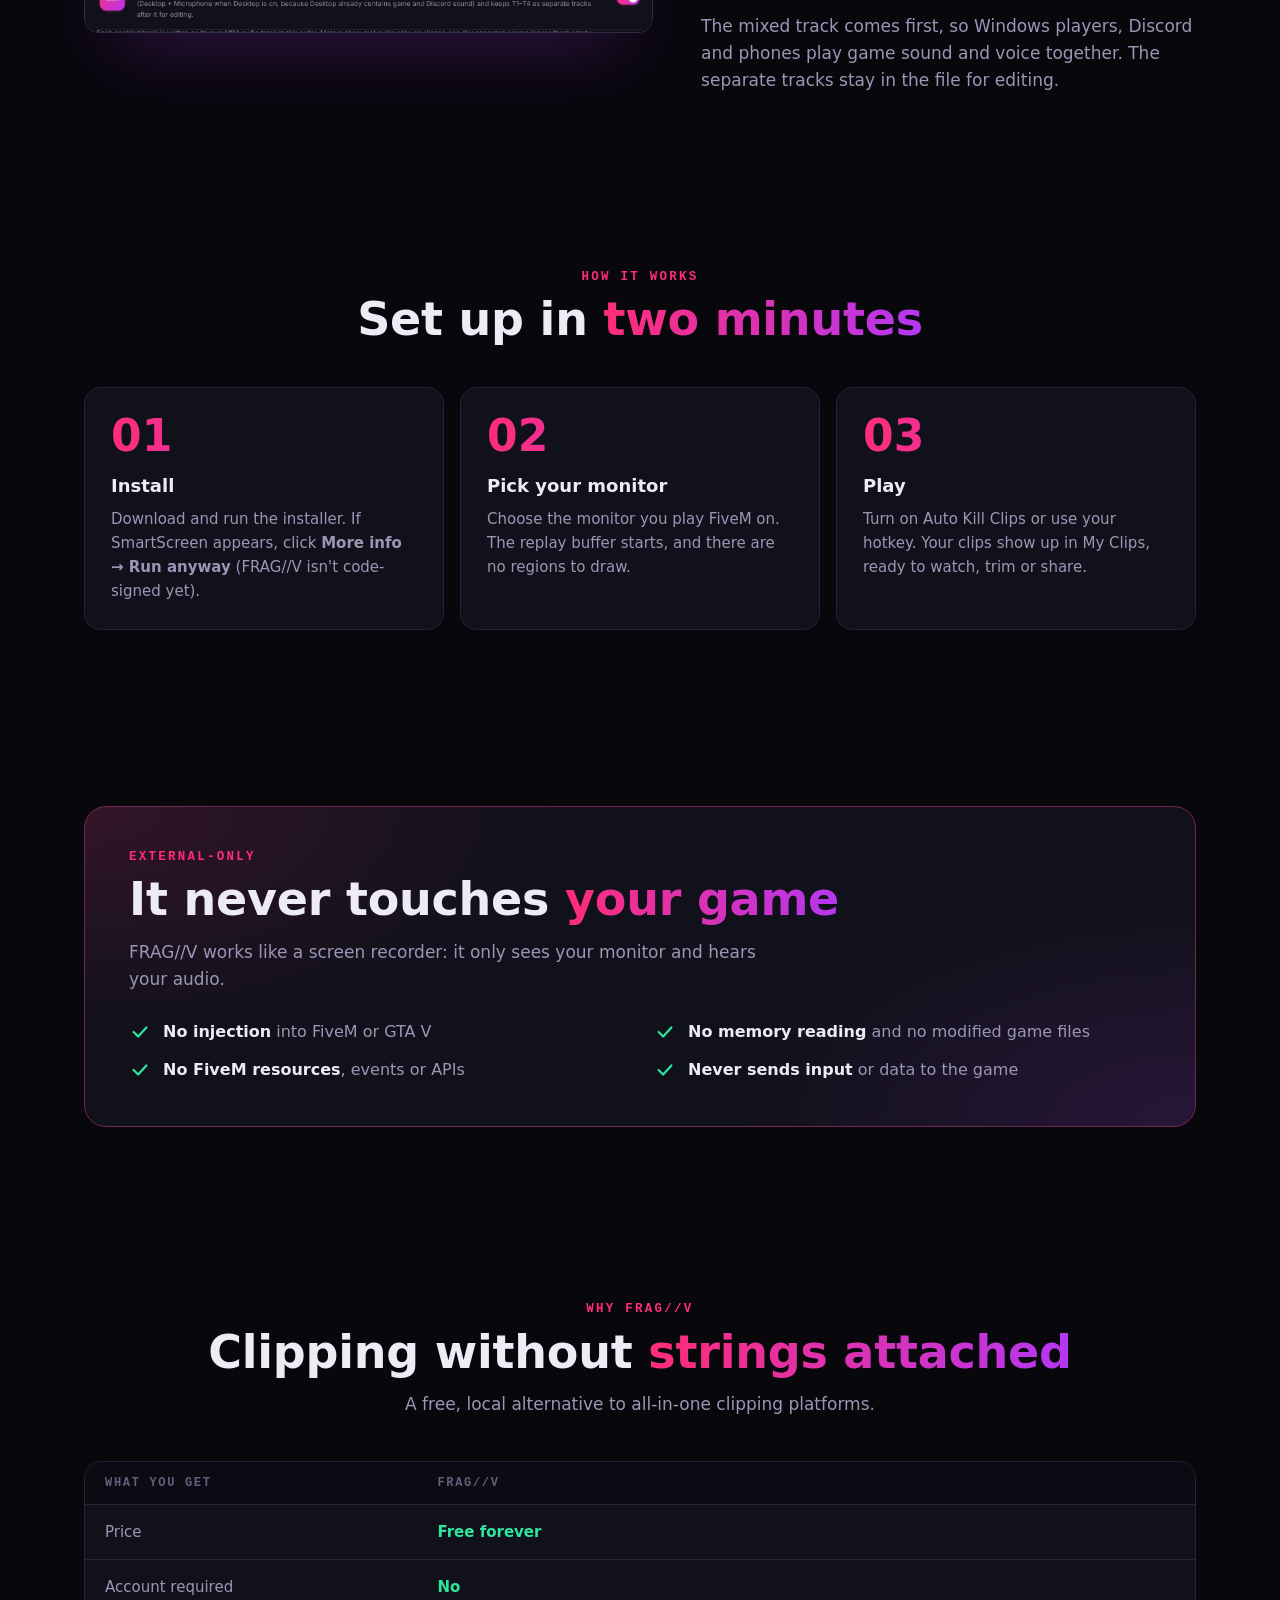
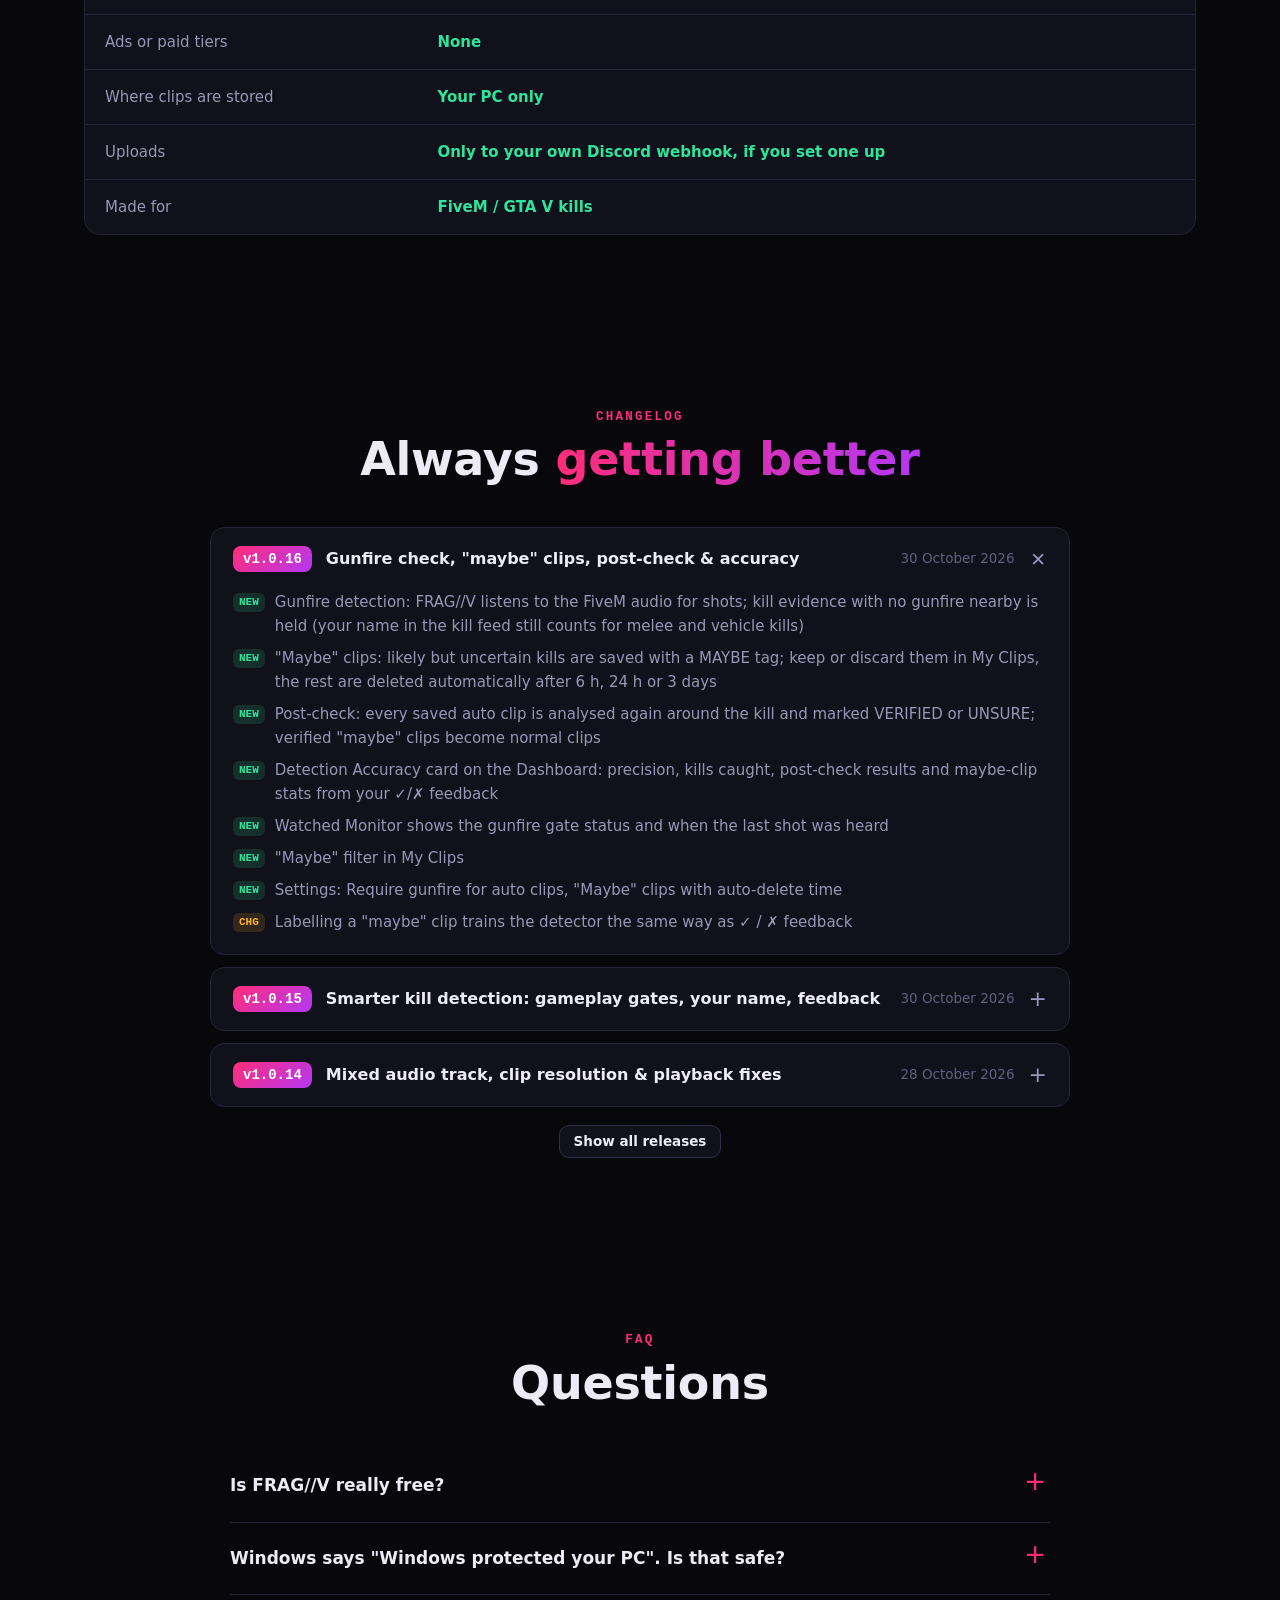
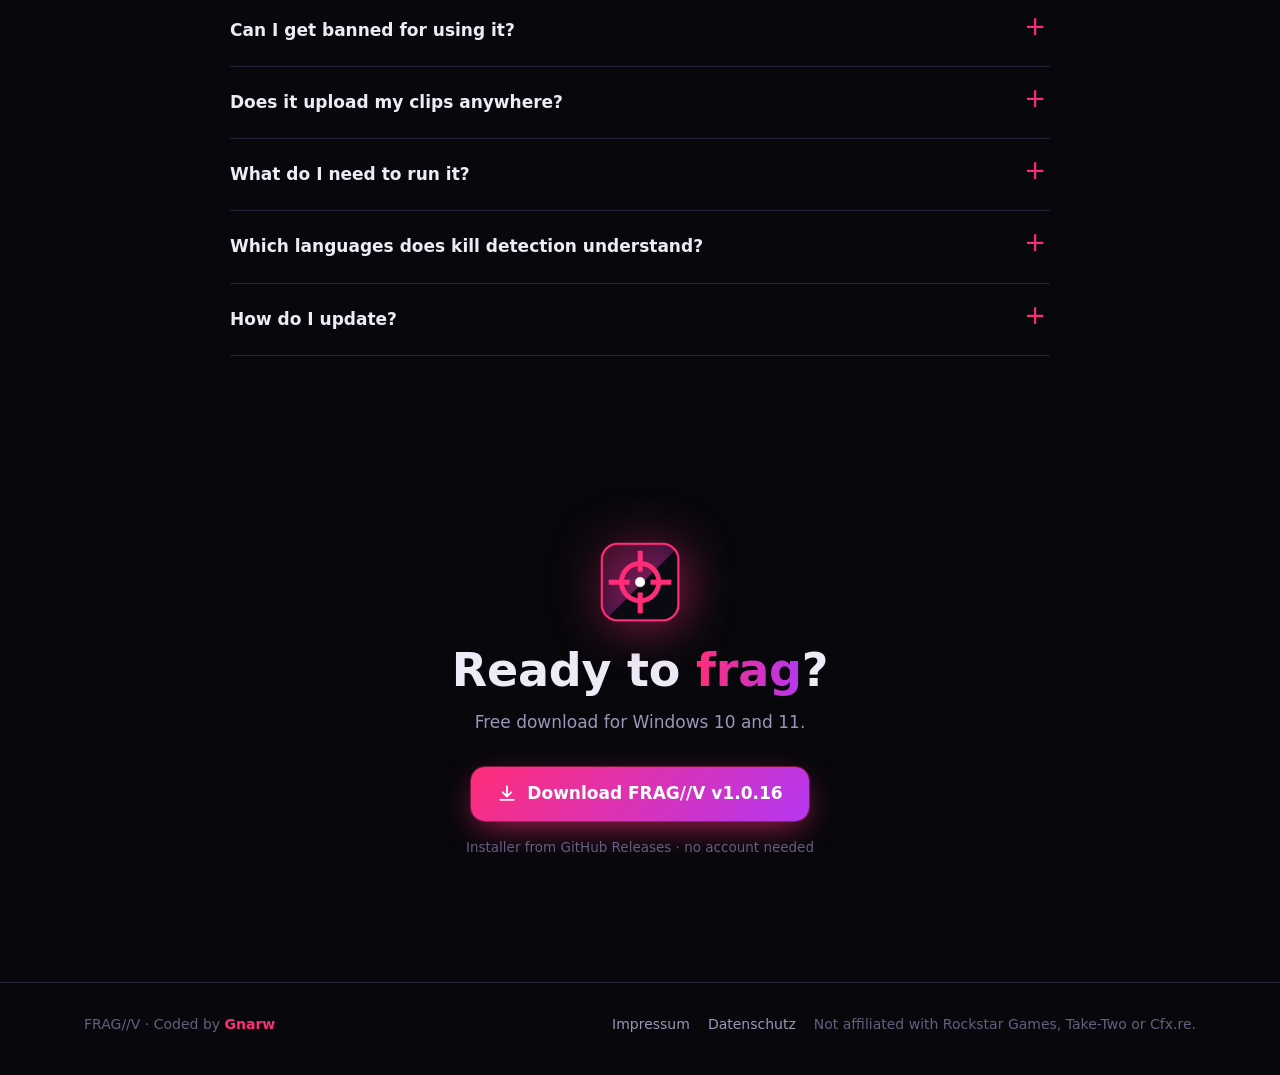
==== commit d2a4df64: "Add files via upload" ====
--- a/index.html
+++ b/index.html
@@ -32,7 +32,7 @@
 <main>
   <section class="hero">
     <div class="wrap">
-      <span class="pill"><i></i>v1.0.15 is out · <a href="#changelog">What's new →</a></span>
+      <span class="pill"><i></i>v1.0.16 is out · <a href="#changelog">What's new →</a></span>
       <h1>Your FiveM kills,<br><span class="grad">clipped automatically.</span></h1>
       <p class="lead">FRAG//V keeps a replay buffer of your game and saves the seconds around every kill as a clip. Free forever. No account, no cloud, no ads, nothing injected into GTA V.</p>
       <div class="cta">
@@ -42,7 +42,7 @@
         </a>
         <a class="btn big" href="#how">How it works</a>
       </div>
-      <p class="meta"><b>v1.0.15</b> · Windows 10 (2004+) / 11 · 64-bit · free</p>
+      <p class="meta"><b>v1.0.16</b> · Windows 10 (2004+) / 11 · 64-bit · free</p>
       <div class="shot reveal"><img src="img/app-dashboard.webp" alt="FRAG//V dashboard with auto kill clips, replay buffer and recent clips" width="2010" height="1320"></div>
     </div>
   </section>
@@ -180,7 +180,7 @@
       <p class="sub" style="margin:0 auto 30px">Free download for Windows 10 and 11.</p>
       <a class="btn big primary" href="#" data-dl>
         <svg viewBox="0 0 24 24" fill="none" stroke="currentColor" stroke-width="2.2" stroke-linecap="round" stroke-linejoin="round"><path d="M12 3v12m0 0-5-5m5 5 5-5M4 19h16"/></svg>
-        Download FRAG//V v1.0.15
+        Download FRAG//V v1.0.16
       </a>
       <p class="meta" id="dlNote">Installer from GitHub Releases · no account needed</p>
     </div>
@@ -200,7 +200,7 @@
 <script src="config.js"></script>
 <script>
 const { GITHUB_OWNER, GITHUB_REPO } = window.FRAGV_CONFIG;
-const CHANGELOG = [{"v":"1.0.15","t":"Smarter kill detection: gameplay gates, your name, feedback","d":"30 October 2026","items":["+ Detection only runs while FiveM / GTA V is the active window (setting, on by default)","+ Black and loading screens pause detection; pause menu, big map and cutscenes (HUD/minimap gone) pause text detection while the kill-X keeps watching","+ Watched Monitor chip and dashboard Status show whether detection is live or paused, and why","+ \"Your player name\" setting: a new kill-feed line starting with your name is strong kill evidence; your name as the victim holds auto clips for 4 s","+ ✓ Yes / ✗ No feedback on auto and manual clips (cards and player)","+ Training samples: every auto kill and manual clip saves the last 3 s of centre crops, a frame and the evidence scores, plus a settings toggle, stats and Open folder button","+ Developer tools: scripts/calibrate-clips.js replays clips through the kill-X detector; scripts/test-gate.js replays them through the gameplay gate","/ False multi-kill clips fixed at the root: full-screen OCR was reading kill words from other windows (e.g. a console) while FiveM wasn't in front","/ Kill fusion adds +18 when your name is in the feed alongside other evidence"]},{"v":"1.0.14","t":"Mixed audio track, clip resolution & playback fixes","d":"28 October 2026","items":["+ Mix (All Audio) as track 1 so voice and game sound play everywhere; T1–T4 stay as separate tracks after it","+ Audio Tracks toggle \"Mixed track first\" (on by default)","+ MIX badge on clip cards that contain the mixed track","+ Detection Log lists every native encoder candidate that was rejected and why","/ Clips are always saved at the selected resolution; a 1440p monitor no longer leaks into 1080p clips","/ Native recorder tries D3D11 scaling without a forced format and a CPU-scaled NVENC path before falling back to native size","/ Built-in player streams clips straight from disk and pauses the hidden live preview, so playback is smooth","/ Discord copies reuse the mixed track instead of mixing the separate tracks again","/ Version label in the sidebar footer uses the accent colour","/ Changelog entries are grouped as Added, Changed, Removed"]},{"v":"1.0.13","t":"Center red kill-X recognition rebuild","d":"27 October 2026","items":["+ Subtle neon glow pulse on accent buttons and an animated logo when hovering the sidebar brand","+ Rebuilt centre red kill-X detector scoring four diagonal tick arms (NW, NE, SW, SE) separately","+ Candidate centres from the white reticle dot, a frame-centre grid, the red centroid and the red bounding box","+ Radius search at 4.5–19.5% of the 192 px crop plus radii estimated from the nearby red bounding box","+ Perpendicular probing for widened GTA ticks that are not one-pixel diagonals","+ Penalties for cardinal-direction red, red in the centre, solid red regions, arm imbalance and off-centre candidates","+ Two-frame early trigger while the X is still visible, with disarm until three clear frames","+ Static scenery/HUD rejection after 1.4 s and near-miss logging at most once every 15 s","/ New FRAG//V logo in the app, tray, taskbar, installer, uninstaller and shortcuts","/ \"Gnarw\" credit shown in the accent colour; sidebar tab labels are brighter and easier to read","/ Watched Monitor preview now fits the window height instead of filling the full width","/ Audio Tracks rebuilt as a symmetrical grid that reflows cleanly when the window is narrow","/ In-Game and Discord capture use the real loopback-capture API and recognise FiveM_bXXXX_GTAProcess.exe","/ Discord uploads attach a mixed-audio copy fitted to the server limit (24 MB, then 10 MB) and report message-only posts honestly","/ Detection Log labels now list arm coverage in NW/NE/SW/SE order","/ A clear centre red X (peak ≥ 80) now confirms without kill-feed or CitizenFX.log corroboration","- Silent per-app tracks are no longer written (they made clips sound mute in players that only play track 1)","- Removed 22.5° intermediate directions as negative controls (they hit the wide outer ends of real ticks)"]},{"v":"1.0.12","t":"Native DXGI GPU recording","d":"18 October 2026","items":["+ Native Windows Desktop Duplication recorder (FFmpeg ddagrab) in the main process","+ D3D11 scaling with NVENC, QuickSync, AMF, Media Foundation and libx264 encoder fallbacks","+ 2-second MPEG-TS segments, 150-second retention and protection for in-progress clips","+ Automatic fallback to the WebCodecs recorder when every native candidate fails","/ Bundled modern FFmpeg with ddagrab, scale_d3d11, NVENC, QuickSync, AMF and Media Foundation","/ Preview and detection capped to 1280×720 at 30 FPS while native recording is active","- Removed the old @ffmpeg-installer/win32-x64 4.1.0 binary"]},{"v":"1.0.11","t":"Validated clip assembly","d":"9 October 2026","items":["+ Clip validation: size, encoded frames, video stream, readable packets, start/middle/late decode and timeline length","+ MPEG-TS normalisation retry with black/silent replacement for undecodable segments","+ Player warning when a saved file has no playable video track","/ Legacy Chromium MP4 segments decoded with -auto_convert 0 so video is no longer silently dropped","/ Final MP4s carry BT.709 TV-range colour metadata and fast-start"]},{"v":"1.0.10","t":"Per-app audio","d":"30 September 2026","items":["+ WASAPI process-loopback capture for In-Game (FiveM) and Discord tracks","+ Process-tree resolution that prefers GTA5.exe / FiveM_GTAProcess.exe and follows restarts","+ 120-second PCM ring with exact silence for missing intervals","/ FiveM and Discord meters now move independently from their own captures","- Removed the Desktop-audio copy that stood in for In-Game audio"]},{"v":"1.0.9","t":"CitizenFX.log & German OCR","d":"21 September 2026","items":["+ Optional read-only CitizenFX.log watcher (citizenlog method)","+ German OCR model and default German keywords, including “du hast [name] getötet”","+ [name], [player] and [spieler] wildcards and diacritic-folded matching","/ Naked onPlayerKilled lines are classified as ambiguous, not as your kill"]},{"v":"1.0.8","t":"Evidence fusion","d":"12 September 2026","items":["+ 3.5-second evidence window fusing marker, kill-feed, OCR and log evidence","+ OCR phrases must reappear on a later scan before they count","/ Sensitivity now applies to the fused confidence","- Removed the single-frame red-pixel trigger"]},{"v":"1.0.7","t":"WebCodecs recorder","d":"3 September 2026","items":["+ WebCodecs H.264 recorder with a frame pump and mp4-muxer segments","+ Encoder backpressure and automatic capture step-down below 72% of target FPS","/ MediaRecorder kept as the last fallback"]},{"v":"1.0.6","t":"Background recording","d":"25 August 2026","items":["+ Tray icon with Open, Clip Now and Quit; closing the window hides to the tray","+ Power-save blocker while capture is active","/ Background throttling disabled at every layer","/ Detection reads cloned capture-track frames instead of the preview video"]},{"v":"1.0.5","t":"Library tools","d":"16 August 2026","items":["+ Multi-select, Select All for visible clips and a neon bulk-delete button","+ Search, filters, sorting and a local storage bar","/ Custom clip player with seek, volume and Escape to close"]},{"v":"1.0.4","t":"Auto Upload","d":"7 August 2026","items":["+ Discord webhook delivery and Send Test","+ Instagram and TikTok targets, clearly labelled as simulated","+ Per-platform upload progress and uploaded badges"]},{"v":"1.0.3","t":"Four audio tracks","d":"29 July 2026","items":["+ Separate In-Game, Microphone, Desktop and Discord MP4 audio tracks with titles and handler names","+ Raw microphone capture without echo cancellation, noise suppression or automatic gain","/ Choosing a microphone in Audio Tracks connects it immediately"]},{"v":"1.0.2","t":"Hotkey & clip timing","d":"20 July 2026","items":["+ Rebindable global clip hotkey (default F9) with 800 ms debounce","+ Multi-kill extension and detection cooldown","/ Pre-kill range 10–60 s and post-kill range 5–15 s"]},{"v":"1.0.1","t":"Clean start","d":"11 July 2026","items":["/ Automatic kill clipping now starts disabled","/ Monitor selection replaces manual region marking","- Removed demo feed, sample clips, simulated kills and fake meter animation"]},{"v":"1.0.0","t":"First release","d":"2 July 2026","items":["+ Monitor replay buffer with Clip Now and MP4 assembly","+ Dashboard, Watched Monitor, My Clips and Settings","+ Neon appearance presets with adjustable glow"]}];
+const CHANGELOG = [{"v":"1.0.16","t":"Gunfire check, \"maybe\" clips, post-check & accuracy","d":"30 October 2026","items":["+ Gunfire detection: FRAG//V listens to the FiveM audio for shots; kill evidence with no gunfire nearby is held (your name in the kill feed still counts for melee and vehicle kills)","+ \"Maybe\" clips: likely but uncertain kills are saved with a MAYBE tag; keep or discard them in My Clips, the rest are deleted automatically after 6 h, 24 h or 3 days","+ Post-check: every saved auto clip is analysed again around the kill and marked VERIFIED or UNSURE; verified \"maybe\" clips become normal clips","+ Detection Accuracy card on the Dashboard: precision, kills caught, post-check results and maybe-clip stats from your ✓/✗ feedback","+ Watched Monitor shows the gunfire gate status and when the last shot was heard","+ \"Maybe\" filter in My Clips","+ Settings: Require gunfire for auto clips, \"Maybe\" clips with auto-delete time","/ Labelling a \"maybe\" clip trains the detector the same way as ✓ / ✗ feedback"]},{"v":"1.0.15","t":"Smarter kill detection: gameplay gates, your name, feedback","d":"30 October 2026","items":["+ Detection only runs while FiveM / GTA V is the active window (setting, on by default)","+ Black and loading screens pause detection; pause menu, big map and cutscenes (HUD/minimap gone) pause text detection while the kill-X keeps watching","+ Watched Monitor chip and dashboard Status show whether detection is live or paused, and why","+ \"Your player name\" setting: a new kill-feed line starting with your name is strong kill evidence; your name as the victim holds auto clips for 4 s","+ ✓ Yes / ✗ No feedback on auto and manual clips (cards and player)","+ Training samples: every auto kill and manual clip saves the last 3 s of centre crops, a frame and the evidence scores, plus a settings toggle, stats and Open folder button","+ Developer tools: scripts/calibrate-clips.js replays clips through the kill-X detector; scripts/test-gate.js replays them through the gameplay gate","/ False multi-kill clips fixed at the root: full-screen OCR was reading kill words from other windows (e.g. a console) while FiveM wasn't in front","/ Kill fusion adds +18 when your name is in the feed alongside other evidence"]},{"v":"1.0.14","t":"Mixed audio track, clip resolution & playback fixes","d":"28 October 2026","items":["+ Mix (All Audio) as track 1 so voice and game sound play everywhere; T1–T4 stay as separate tracks after it","+ Audio Tracks toggle \"Mixed track first\" (on by default)","+ MIX badge on clip cards that contain the mixed track","+ Detection Log lists every native encoder candidate that was rejected and why","/ Clips are always saved at the selected resolution; a 1440p monitor no longer leaks into 1080p clips","/ Native recorder tries D3D11 scaling without a forced format and a CPU-scaled NVENC path before falling back to native size","/ Built-in player streams clips straight from disk and pauses the hidden live preview, so playback is smooth","/ Discord copies reuse the mixed track instead of mixing the separate tracks again","/ Version label in the sidebar footer uses the accent colour","/ Changelog entries are grouped as Added, Changed, Removed"]},{"v":"1.0.13","t":"Center red kill-X recognition rebuild","d":"27 October 2026","items":["+ Subtle neon glow pulse on accent buttons and an animated logo when hovering the sidebar brand","+ Rebuilt centre red kill-X detector scoring four diagonal tick arms (NW, NE, SW, SE) separately","+ Candidate centres from the white reticle dot, a frame-centre grid, the red centroid and the red bounding box","+ Radius search at 4.5–19.5% of the 192 px crop plus radii estimated from the nearby red bounding box","+ Perpendicular probing for widened GTA ticks that are not one-pixel diagonals","+ Penalties for cardinal-direction red, red in the centre, solid red regions, arm imbalance and off-centre candidates","+ Two-frame early trigger while the X is still visible, with disarm until three clear frames","+ Static scenery/HUD rejection after 1.4 s and near-miss logging at most once every 15 s","/ New FRAG//V logo in the app, tray, taskbar, installer, uninstaller and shortcuts","/ \"Gnarw\" credit shown in the accent colour; sidebar tab labels are brighter and easier to read","/ Watched Monitor preview now fits the window height instead of filling the full width","/ Audio Tracks rebuilt as a symmetrical grid that reflows cleanly when the window is narrow","/ In-Game and Discord capture use the real loopback-capture API and recognise FiveM_bXXXX_GTAProcess.exe","/ Discord uploads attach a mixed-audio copy fitted to the server limit (24 MB, then 10 MB) and report message-only posts honestly","/ Detection Log labels now list arm coverage in NW/NE/SW/SE order","/ A clear centre red X (peak ≥ 80) now confirms without kill-feed or CitizenFX.log corroboration","- Silent per-app tracks are no longer written (they made clips sound mute in players that only play track 1)","- Removed 22.5° intermediate directions as negative controls (they hit the wide outer ends of real ticks)"]},{"v":"1.0.12","t":"Native DXGI GPU recording","d":"18 October 2026","items":["+ Native Windows Desktop Duplication recorder (FFmpeg ddagrab) in the main process","+ D3D11 scaling with NVENC, QuickSync, AMF, Media Foundation and libx264 encoder fallbacks","+ 2-second MPEG-TS segments, 150-second retention and protection for in-progress clips","+ Automatic fallback to the WebCodecs recorder when every native candidate fails","/ Bundled modern FFmpeg with ddagrab, scale_d3d11, NVENC, QuickSync, AMF and Media Foundation","/ Preview and detection capped to 1280×720 at 30 FPS while native recording is active","- Removed the old @ffmpeg-installer/win32-x64 4.1.0 binary"]},{"v":"1.0.11","t":"Validated clip assembly","d":"9 October 2026","items":["+ Clip validation: size, encoded frames, video stream, readable packets, start/middle/late decode and timeline length","+ MPEG-TS normalisation retry with black/silent replacement for undecodable segments","+ Player warning when a saved file has no playable video track","/ Legacy Chromium MP4 segments decoded with -auto_convert 0 so video is no longer silently dropped","/ Final MP4s carry BT.709 TV-range colour metadata and fast-start"]},{"v":"1.0.10","t":"Per-app audio","d":"30 September 2026","items":["+ WASAPI process-loopback capture for In-Game (FiveM) and Discord tracks","+ Process-tree resolution that prefers GTA5.exe / FiveM_GTAProcess.exe and follows restarts","+ 120-second PCM ring with exact silence for missing intervals","/ FiveM and Discord meters now move independently from their own captures","- Removed the Desktop-audio copy that stood in for In-Game audio"]},{"v":"1.0.9","t":"CitizenFX.log & German OCR","d":"21 September 2026","items":["+ Optional read-only CitizenFX.log watcher (citizenlog method)","+ German OCR model and default German keywords, including “du hast [name] getötet”","+ [name], [player] and [spieler] wildcards and diacritic-folded matching","/ Naked onPlayerKilled lines are classified as ambiguous, not as your kill"]},{"v":"1.0.8","t":"Evidence fusion","d":"12 September 2026","items":["+ 3.5-second evidence window fusing marker, kill-feed, OCR and log evidence","+ OCR phrases must reappear on a later scan before they count","/ Sensitivity now applies to the fused confidence","- Removed the single-frame red-pixel trigger"]},{"v":"1.0.7","t":"WebCodecs recorder","d":"3 September 2026","items":["+ WebCodecs H.264 recorder with a frame pump and mp4-muxer segments","+ Encoder backpressure and automatic capture step-down below 72% of target FPS","/ MediaRecorder kept as the last fallback"]},{"v":"1.0.6","t":"Background recording","d":"25 August 2026","items":["+ Tray icon with Open, Clip Now and Quit; closing the window hides to the tray","+ Power-save blocker while capture is active","/ Background throttling disabled at every layer","/ Detection reads cloned capture-track frames instead of the preview video"]},{"v":"1.0.5","t":"Library tools","d":"16 August 2026","items":["+ Multi-select, Select All for visible clips and a neon bulk-delete button","+ Search, filters, sorting and a local storage bar","/ Custom clip player with seek, volume and Escape to close"]},{"v":"1.0.4","t":"Auto Upload","d":"7 August 2026","items":["+ Discord webhook delivery and Send Test","+ Instagram and TikTok targets, clearly labelled as simulated","+ Per-platform upload progress and uploaded badges"]},{"v":"1.0.3","t":"Four audio tracks","d":"29 July 2026","items":["+ Separate In-Game, Microphone, Desktop and Discord MP4 audio tracks with titles and handler names","+ Raw microphone capture without echo cancellation, noise suppression or automatic gain","/ Choosing a microphone in Audio Tracks connects it immediately"]},{"v":"1.0.2","t":"Hotkey & clip timing","d":"20 July 2026","items":["+ Rebindable global clip hotkey (default F9) with 800 ms debounce","+ Multi-kill extension and detection cooldown","/ Pre-kill range 10–60 s and post-kill range 5–15 s"]},{"v":"1.0.1","t":"Clean start","d":"11 July 2026","items":["/ Automatic kill clipping now starts disabled","/ Monitor selection replaces manual region marking","- Removed demo feed, sample clips, simulated kills and fake meter animation"]},{"v":"1.0.0","t":"First release","d":"2 July 2026","items":["+ Monitor replay buffer with Clip Now and MP4 assembly","+ Dashboard, Watched Monitor, My Clips and Settings","+ Neon appearance presets with adjustable glow"]}];
 
 const releasesPage = `https://github.com/${GITHUB_OWNER}/${GITHUB_REPO}/releases/latest`;
 document.querySelectorAll('[data-dl]').forEach((a) => {
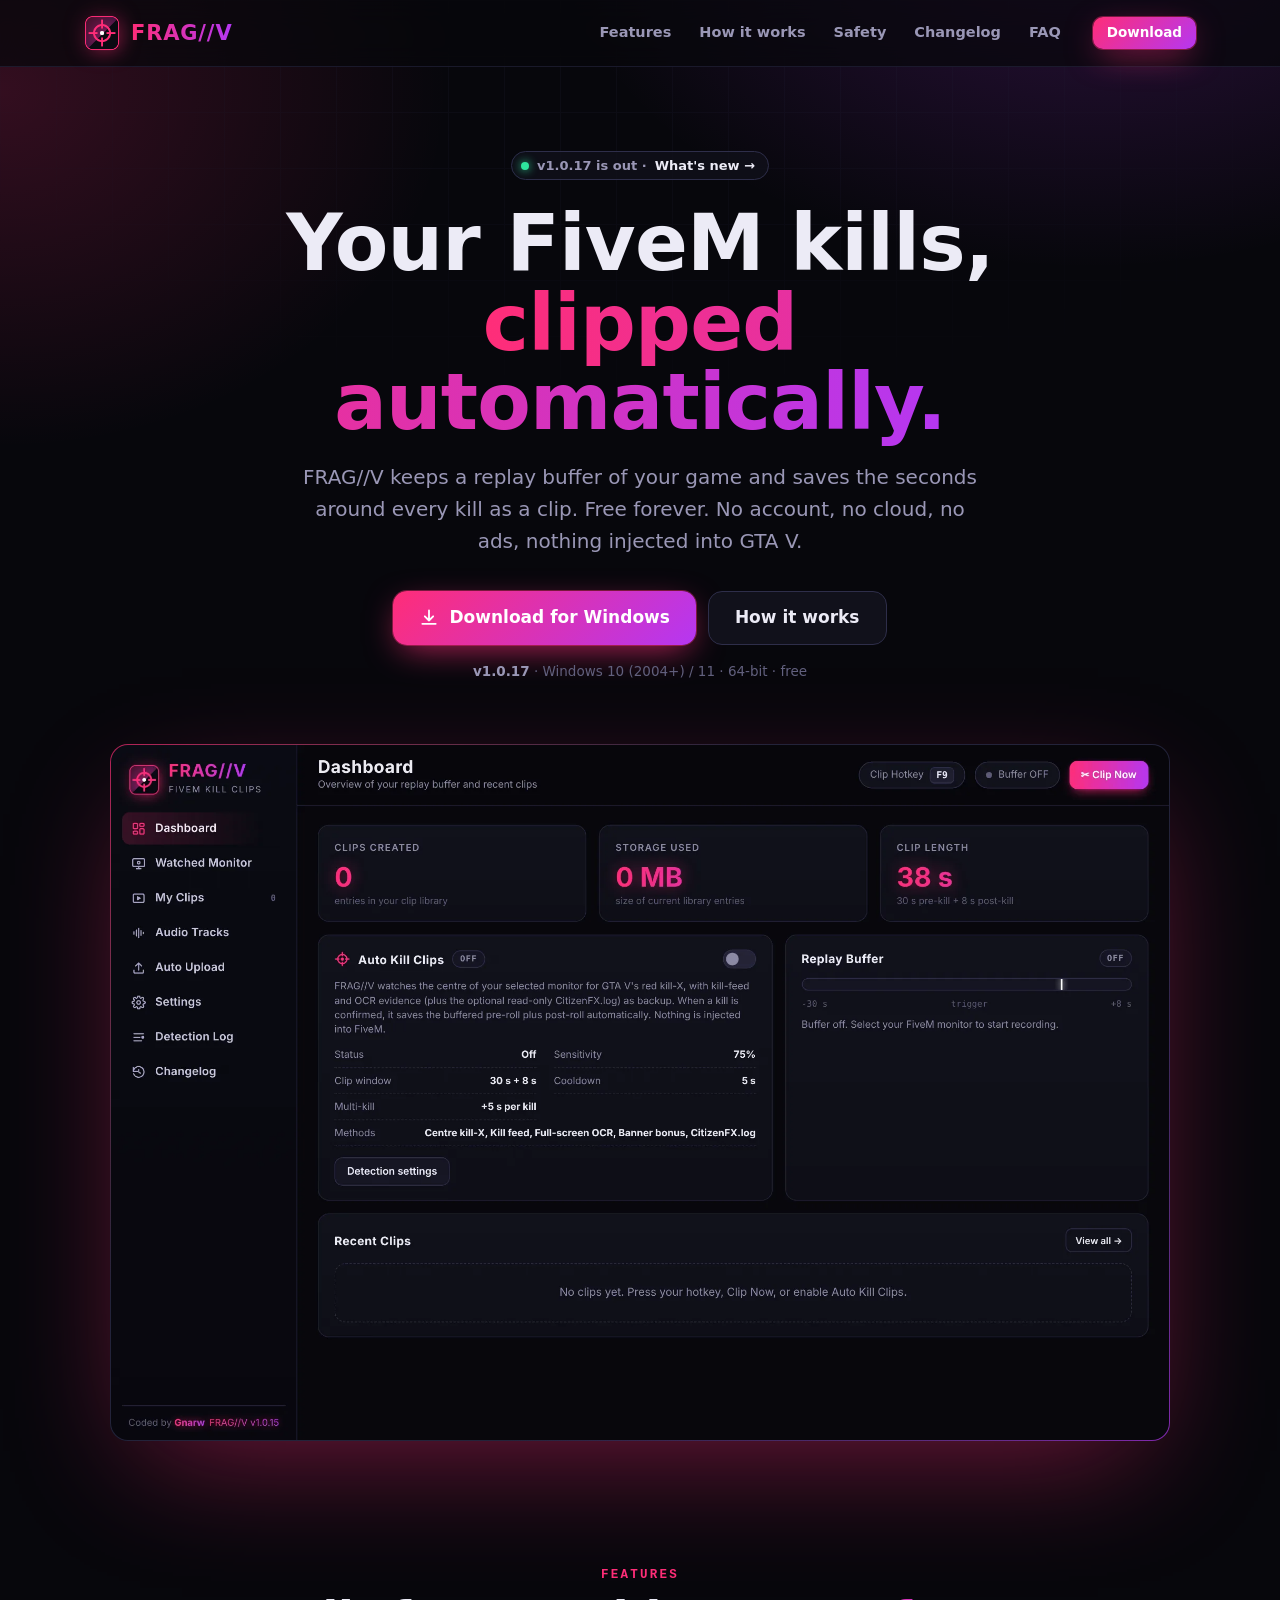
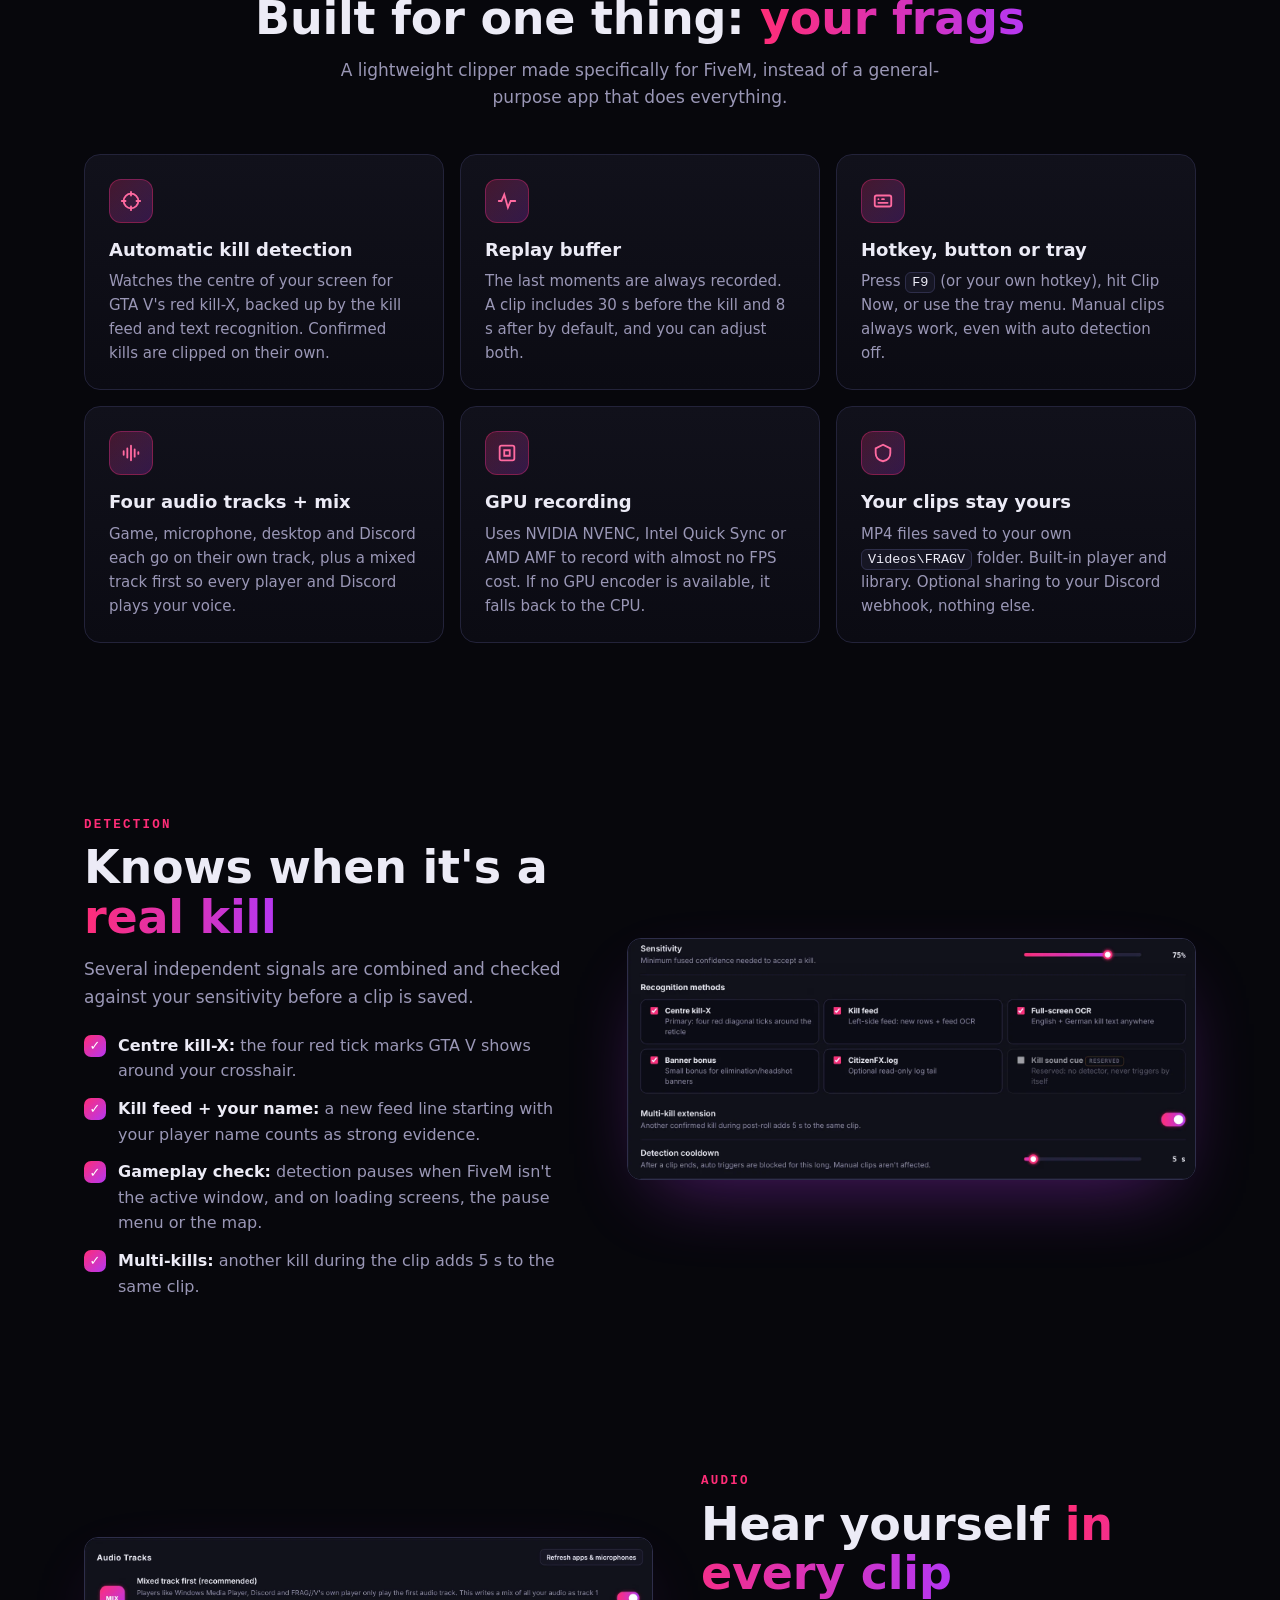
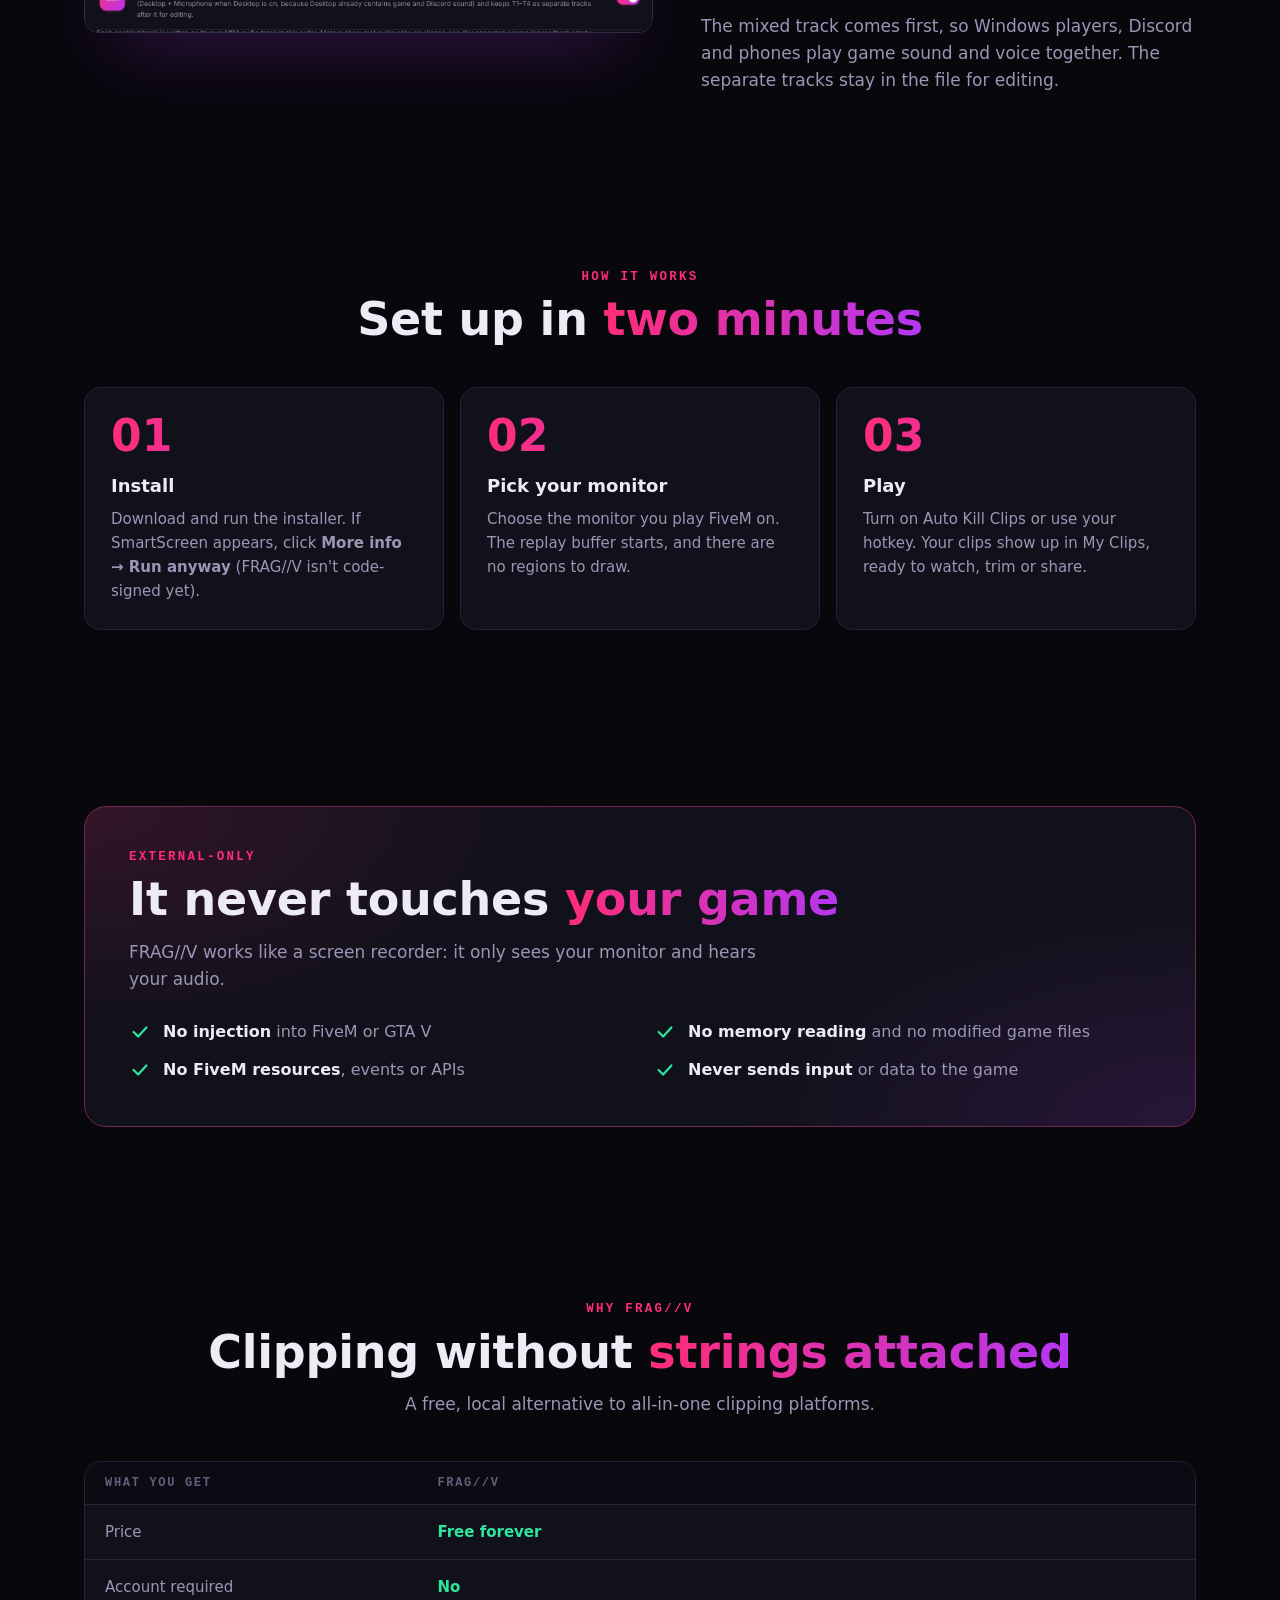
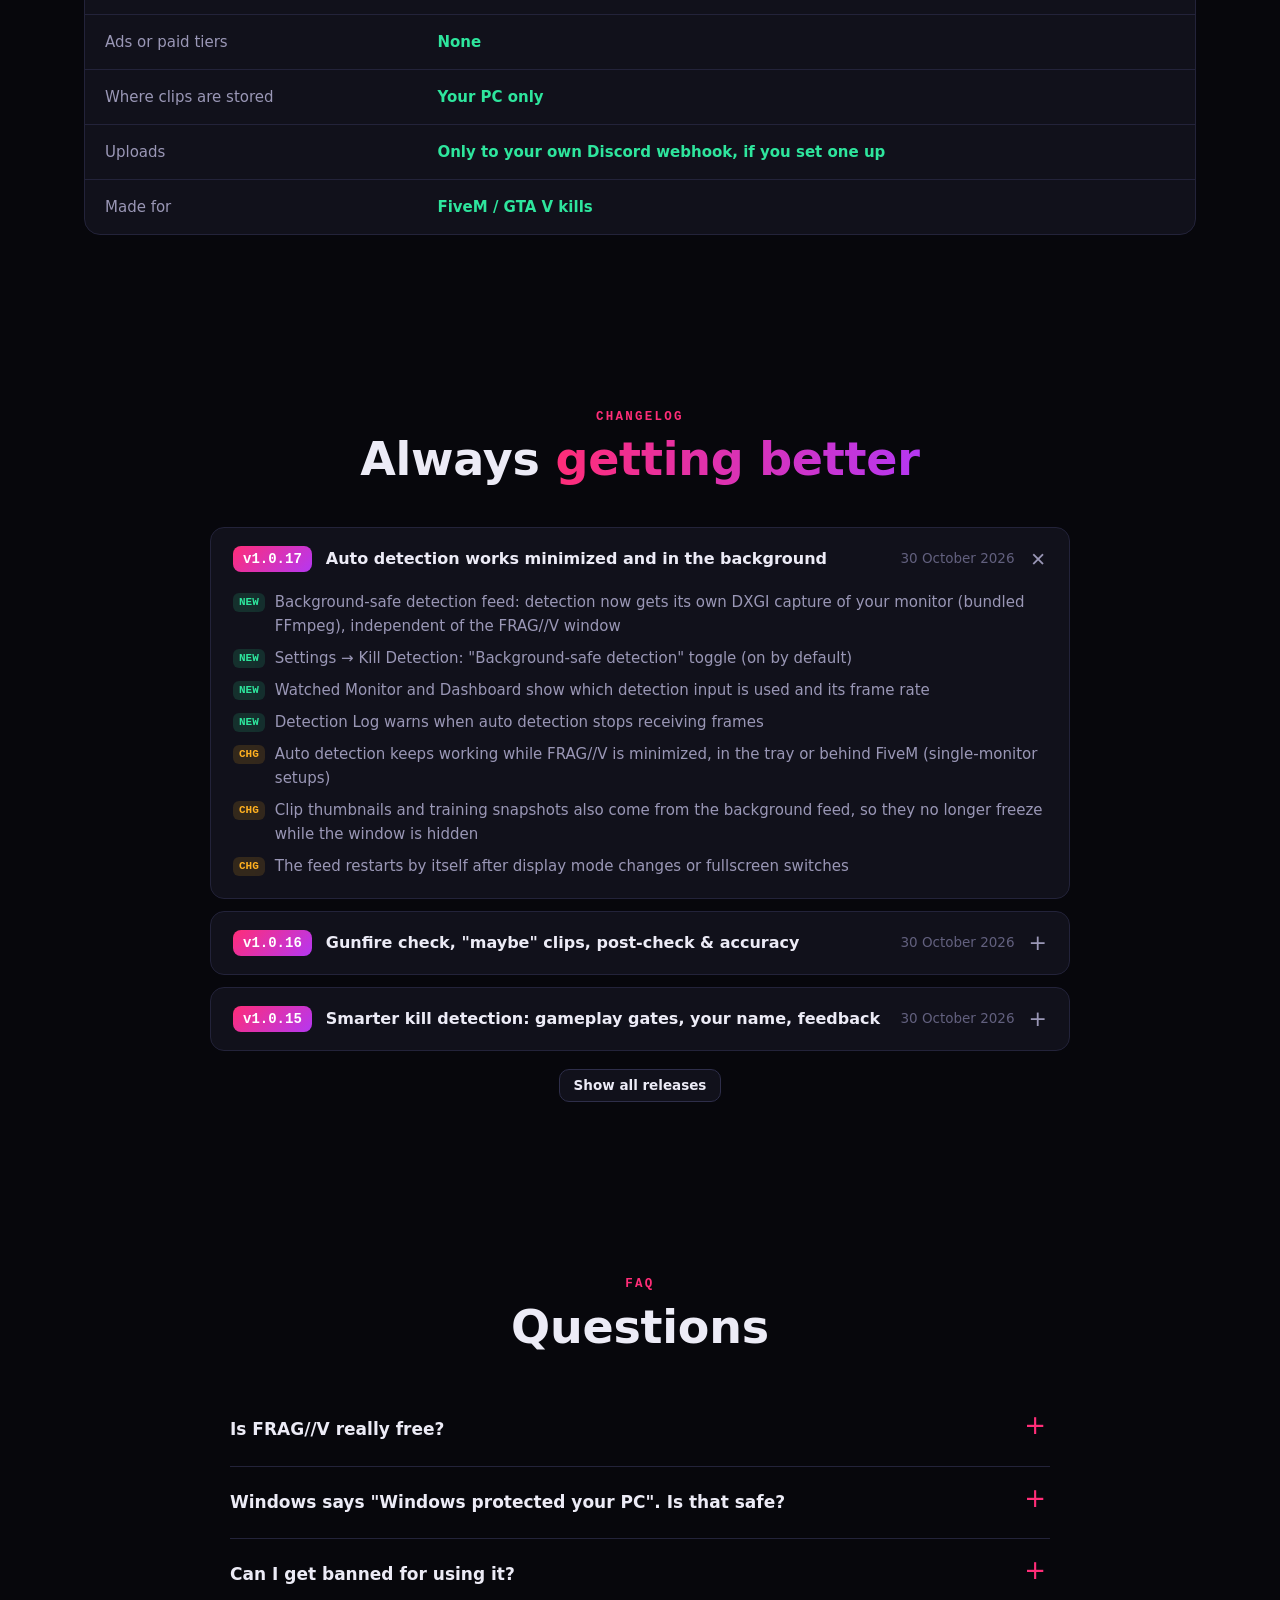
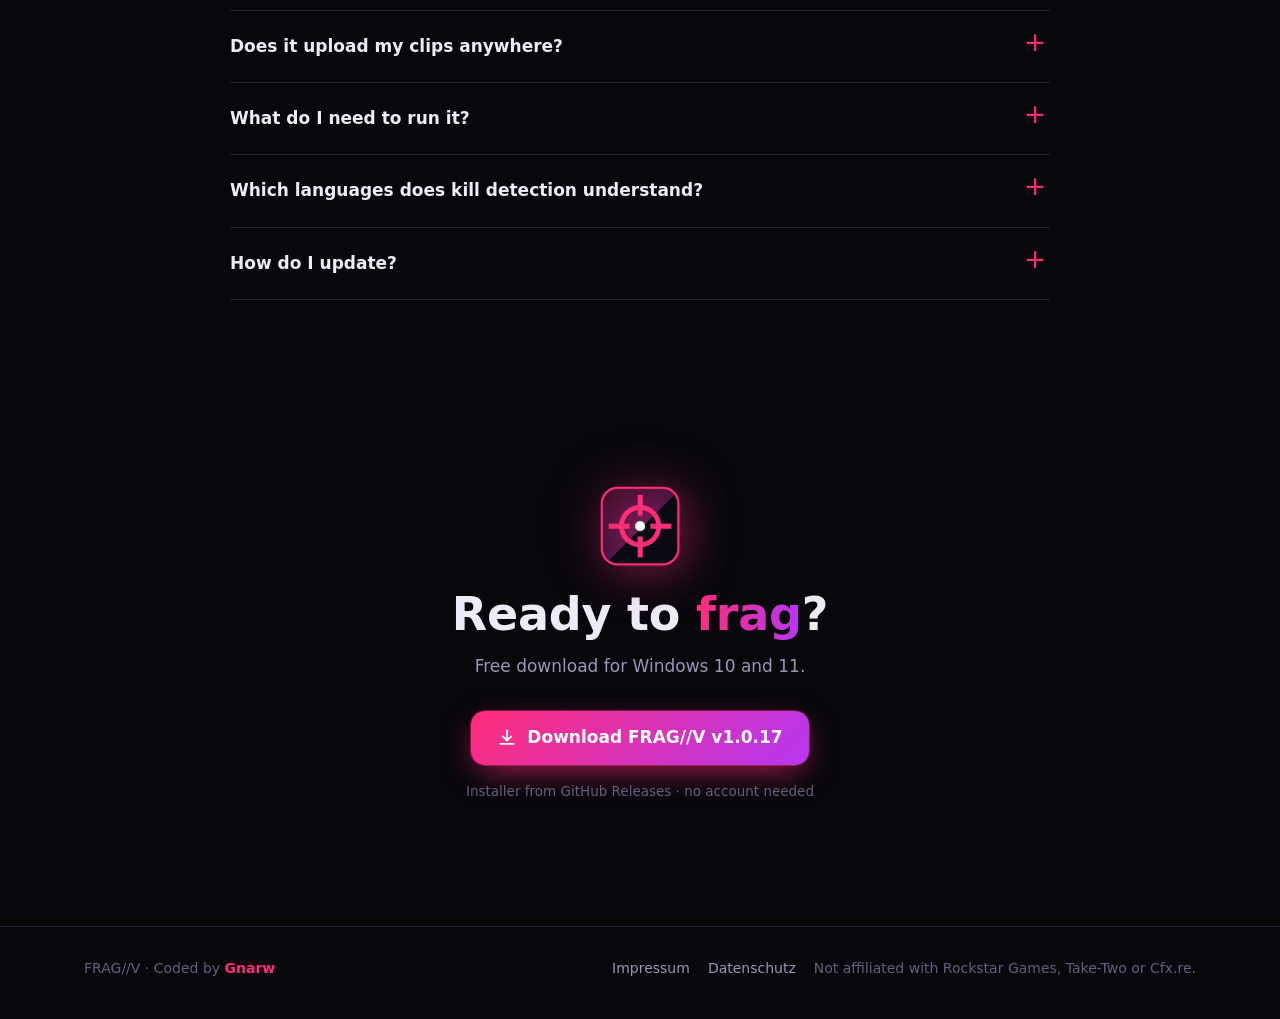
==== commit 5d14f7ff: "v1.0.17" ====
--- a/index.html
+++ b/index.html
@@ -32,7 +32,7 @@
 <main>
   <section class="hero">
     <div class="wrap">
-      <span class="pill"><i></i>v1.0.16 is out · <a href="#changelog">What's new →</a></span>
+      <span class="pill"><i></i>v1.0.17 is out · <a href="#changelog">What's new →</a></span>
       <h1>Your FiveM kills,<br><span class="grad">clipped automatically.</span></h1>
       <p class="lead">FRAG//V keeps a replay buffer of your game and saves the seconds around every kill as a clip. Free forever. No account, no cloud, no ads, nothing injected into GTA V.</p>
       <div class="cta">
@@ -42,7 +42,7 @@
         </a>
         <a class="btn big" href="#how">How it works</a>
       </div>
-      <p class="meta"><b>v1.0.16</b> · Windows 10 (2004+) / 11 · 64-bit · free</p>
+      <p class="meta"><b>v1.0.17</b> · Windows 10 (2004+) / 11 · 64-bit · free</p>
       <div class="shot reveal"><img src="img/app-dashboard.webp" alt="FRAG//V dashboard with auto kill clips, replay buffer and recent clips" width="2010" height="1320"></div>
     </div>
   </section>
@@ -180,7 +180,7 @@
       <p class="sub" style="margin:0 auto 30px">Free download for Windows 10 and 11.</p>
       <a class="btn big primary" href="#" data-dl>
         <svg viewBox="0 0 24 24" fill="none" stroke="currentColor" stroke-width="2.2" stroke-linecap="round" stroke-linejoin="round"><path d="M12 3v12m0 0-5-5m5 5 5-5M4 19h16"/></svg>
-        Download FRAG//V v1.0.16
+        Download FRAG//V v1.0.17
       </a>
       <p class="meta" id="dlNote">Installer from GitHub Releases · no account needed</p>
     </div>
@@ -200,7 +200,7 @@
 <script src="config.js"></script>
 <script>
 const { GITHUB_OWNER, GITHUB_REPO } = window.FRAGV_CONFIG;
-const CHANGELOG = [{"v":"1.0.16","t":"Gunfire check, \"maybe\" clips, post-check & accuracy","d":"30 October 2026","items":["+ Gunfire detection: FRAG//V listens to the FiveM audio for shots; kill evidence with no gunfire nearby is held (your name in the kill feed still counts for melee and vehicle kills)","+ \"Maybe\" clips: likely but uncertain kills are saved with a MAYBE tag; keep or discard them in My Clips, the rest are deleted automatically after 6 h, 24 h or 3 days","+ Post-check: every saved auto clip is analysed again around the kill and marked VERIFIED or UNSURE; verified \"maybe\" clips become normal clips","+ Detection Accuracy card on the Dashboard: precision, kills caught, post-check results and maybe-clip stats from your ✓/✗ feedback","+ Watched Monitor shows the gunfire gate status and when the last shot was heard","+ \"Maybe\" filter in My Clips","+ Settings: Require gunfire for auto clips, \"Maybe\" clips with auto-delete time","/ Labelling a \"maybe\" clip trains the detector the same way as ✓ / ✗ feedback"]},{"v":"1.0.15","t":"Smarter kill detection: gameplay gates, your name, feedback","d":"30 October 2026","items":["+ Detection only runs while FiveM / GTA V is the active window (setting, on by default)","+ Black and loading screens pause detection; pause menu, big map and cutscenes (HUD/minimap gone) pause text detection while the kill-X keeps watching","+ Watched Monitor chip and dashboard Status show whether detection is live or paused, and why","+ \"Your player name\" setting: a new kill-feed line starting with your name is strong kill evidence; your name as the victim holds auto clips for 4 s","+ ✓ Yes / ✗ No feedback on auto and manual clips (cards and player)","+ Training samples: every auto kill and manual clip saves the last 3 s of centre crops, a frame and the evidence scores, plus a settings toggle, stats and Open folder button","+ Developer tools: scripts/calibrate-clips.js replays clips through the kill-X detector; scripts/test-gate.js replays them through the gameplay gate","/ False multi-kill clips fixed at the root: full-screen OCR was reading kill words from other windows (e.g. a console) while FiveM wasn't in front","/ Kill fusion adds +18 when your name is in the feed alongside other evidence"]},{"v":"1.0.14","t":"Mixed audio track, clip resolution & playback fixes","d":"28 October 2026","items":["+ Mix (All Audio) as track 1 so voice and game sound play everywhere; T1–T4 stay as separate tracks after it","+ Audio Tracks toggle \"Mixed track first\" (on by default)","+ MIX badge on clip cards that contain the mixed track","+ Detection Log lists every native encoder candidate that was rejected and why","/ Clips are always saved at the selected resolution; a 1440p monitor no longer leaks into 1080p clips","/ Native recorder tries D3D11 scaling without a forced format and a CPU-scaled NVENC path before falling back to native size","/ Built-in player streams clips straight from disk and pauses the hidden live preview, so playback is smooth","/ Discord copies reuse the mixed track instead of mixing the separate tracks again","/ Version label in the sidebar footer uses the accent colour","/ Changelog entries are grouped as Added, Changed, Removed"]},{"v":"1.0.13","t":"Center red kill-X recognition rebuild","d":"27 October 2026","items":["+ Subtle neon glow pulse on accent buttons and an animated logo when hovering the sidebar brand","+ Rebuilt centre red kill-X detector scoring four diagonal tick arms (NW, NE, SW, SE) separately","+ Candidate centres from the white reticle dot, a frame-centre grid, the red centroid and the red bounding box","+ Radius search at 4.5–19.5% of the 192 px crop plus radii estimated from the nearby red bounding box","+ Perpendicular probing for widened GTA ticks that are not one-pixel diagonals","+ Penalties for cardinal-direction red, red in the centre, solid red regions, arm imbalance and off-centre candidates","+ Two-frame early trigger while the X is still visible, with disarm until three clear frames","+ Static scenery/HUD rejection after 1.4 s and near-miss logging at most once every 15 s","/ New FRAG//V logo in the app, tray, taskbar, installer, uninstaller and shortcuts","/ \"Gnarw\" credit shown in the accent colour; sidebar tab labels are brighter and easier to read","/ Watched Monitor preview now fits the window height instead of filling the full width","/ Audio Tracks rebuilt as a symmetrical grid that reflows cleanly when the window is narrow","/ In-Game and Discord capture use the real loopback-capture API and recognise FiveM_bXXXX_GTAProcess.exe","/ Discord uploads attach a mixed-audio copy fitted to the server limit (24 MB, then 10 MB) and report message-only posts honestly","/ Detection Log labels now list arm coverage in NW/NE/SW/SE order","/ A clear centre red X (peak ≥ 80) now confirms without kill-feed or CitizenFX.log corroboration","- Silent per-app tracks are no longer written (they made clips sound mute in players that only play track 1)","- Removed 22.5° intermediate directions as negative controls (they hit the wide outer ends of real ticks)"]},{"v":"1.0.12","t":"Native DXGI GPU recording","d":"18 October 2026","items":["+ Native Windows Desktop Duplication recorder (FFmpeg ddagrab) in the main process","+ D3D11 scaling with NVENC, QuickSync, AMF, Media Foundation and libx264 encoder fallbacks","+ 2-second MPEG-TS segments, 150-second retention and protection for in-progress clips","+ Automatic fallback to the WebCodecs recorder when every native candidate fails","/ Bundled modern FFmpeg with ddagrab, scale_d3d11, NVENC, QuickSync, AMF and Media Foundation","/ Preview and detection capped to 1280×720 at 30 FPS while native recording is active","- Removed the old @ffmpeg-installer/win32-x64 4.1.0 binary"]},{"v":"1.0.11","t":"Validated clip assembly","d":"9 October 2026","items":["+ Clip validation: size, encoded frames, video stream, readable packets, start/middle/late decode and timeline length","+ MPEG-TS normalisation retry with black/silent replacement for undecodable segments","+ Player warning when a saved file has no playable video track","/ Legacy Chromium MP4 segments decoded with -auto_convert 0 so video is no longer silently dropped","/ Final MP4s carry BT.709 TV-range colour metadata and fast-start"]},{"v":"1.0.10","t":"Per-app audio","d":"30 September 2026","items":["+ WASAPI process-loopback capture for In-Game (FiveM) and Discord tracks","+ Process-tree resolution that prefers GTA5.exe / FiveM_GTAProcess.exe and follows restarts","+ 120-second PCM ring with exact silence for missing intervals","/ FiveM and Discord meters now move independently from their own captures","- Removed the Desktop-audio copy that stood in for In-Game audio"]},{"v":"1.0.9","t":"CitizenFX.log & German OCR","d":"21 September 2026","items":["+ Optional read-only CitizenFX.log watcher (citizenlog method)","+ German OCR model and default German keywords, including “du hast [name] getötet”","+ [name], [player] and [spieler] wildcards and diacritic-folded matching","/ Naked onPlayerKilled lines are classified as ambiguous, not as your kill"]},{"v":"1.0.8","t":"Evidence fusion","d":"12 September 2026","items":["+ 3.5-second evidence window fusing marker, kill-feed, OCR and log evidence","+ OCR phrases must reappear on a later scan before they count","/ Sensitivity now applies to the fused confidence","- Removed the single-frame red-pixel trigger"]},{"v":"1.0.7","t":"WebCodecs recorder","d":"3 September 2026","items":["+ WebCodecs H.264 recorder with a frame pump and mp4-muxer segments","+ Encoder backpressure and automatic capture step-down below 72% of target FPS","/ MediaRecorder kept as the last fallback"]},{"v":"1.0.6","t":"Background recording","d":"25 August 2026","items":["+ Tray icon with Open, Clip Now and Quit; closing the window hides to the tray","+ Power-save blocker while capture is active","/ Background throttling disabled at every layer","/ Detection reads cloned capture-track frames instead of the preview video"]},{"v":"1.0.5","t":"Library tools","d":"16 August 2026","items":["+ Multi-select, Select All for visible clips and a neon bulk-delete button","+ Search, filters, sorting and a local storage bar","/ Custom clip player with seek, volume and Escape to close"]},{"v":"1.0.4","t":"Auto Upload","d":"7 August 2026","items":["+ Discord webhook delivery and Send Test","+ Instagram and TikTok targets, clearly labelled as simulated","+ Per-platform upload progress and uploaded badges"]},{"v":"1.0.3","t":"Four audio tracks","d":"29 July 2026","items":["+ Separate In-Game, Microphone, Desktop and Discord MP4 audio tracks with titles and handler names","+ Raw microphone capture without echo cancellation, noise suppression or automatic gain","/ Choosing a microphone in Audio Tracks connects it immediately"]},{"v":"1.0.2","t":"Hotkey & clip timing","d":"20 July 2026","items":["+ Rebindable global clip hotkey (default F9) with 800 ms debounce","+ Multi-kill extension and detection cooldown","/ Pre-kill range 10–60 s and post-kill range 5–15 s"]},{"v":"1.0.1","t":"Clean start","d":"11 July 2026","items":["/ Automatic kill clipping now starts disabled","/ Monitor selection replaces manual region marking","- Removed demo feed, sample clips, simulated kills and fake meter animation"]},{"v":"1.0.0","t":"First release","d":"2 July 2026","items":["+ Monitor replay buffer with Clip Now and MP4 assembly","+ Dashboard, Watched Monitor, My Clips and Settings","+ Neon appearance presets with adjustable glow"]}];
+const CHANGELOG = [{"v":"1.0.17","t":"Auto detection works minimized and in the background","d":"30 October 2026","items":["+ Background-safe detection feed: detection now gets its own DXGI capture of your monitor (bundled FFmpeg), independent of the FRAG//V window","+ Settings → Kill Detection: \"Background-safe detection\" toggle (on by default)","+ Watched Monitor and Dashboard show which detection input is used and its frame rate","+ Detection Log warns when auto detection stops receiving frames","/ Auto detection keeps working while FRAG//V is minimized, in the tray or behind FiveM (single-monitor setups)","/ Clip thumbnails and training snapshots also come from the background feed, so they no longer freeze while the window is hidden","/ The feed restarts by itself after display mode changes or fullscreen switches"]},{"v":"1.0.16","t":"Gunfire check, \"maybe\" clips, post-check & accuracy","d":"30 October 2026","items":["+ Gunfire detection: FRAG//V listens to the FiveM audio for shots; kill evidence with no gunfire nearby is held (your name in the kill feed still counts for melee and vehicle kills)","+ \"Maybe\" clips: likely but uncertain kills are saved with a MAYBE tag; keep or discard them in My Clips, the rest are deleted automatically after 6 h, 24 h or 3 days","+ Post-check: every saved auto clip is analysed again around the kill and marked VERIFIED or UNSURE; verified \"maybe\" clips become normal clips","+ Detection Accuracy card on the Dashboard: precision, kills caught, post-check results and maybe-clip stats from your ✓/✗ feedback","+ Watched Monitor shows the gunfire gate status and when the last shot was heard","+ \"Maybe\" filter in My Clips","+ Settings: Require gunfire for auto clips, \"Maybe\" clips with auto-delete time","/ Labelling a \"maybe\" clip trains the detector the same way as ✓ / ✗ feedback"]},{"v":"1.0.15","t":"Smarter kill detection: gameplay gates, your name, feedback","d":"30 October 2026","items":["+ Detection only runs while FiveM / GTA V is the active window (setting, on by default)","+ Black and loading screens pause detection; pause menu, big map and cutscenes (HUD/minimap gone) pause text detection while the kill-X keeps watching","+ Watched Monitor chip and dashboard Status show whether detection is live or paused, and why","+ \"Your player name\" setting: a new kill-feed line starting with your name is strong kill evidence; your name as the victim holds auto clips for 4 s","+ ✓ Yes / ✗ No feedback on auto and manual clips (cards and player)","+ Training samples: every auto kill and manual clip saves the last 3 s of centre crops, a frame and the evidence scores, plus a settings toggle, stats and Open folder button","+ Developer tools: scripts/calibrate-clips.js replays clips through the kill-X detector; scripts/test-gate.js replays them through the gameplay gate","/ False multi-kill clips fixed at the root: full-screen OCR was reading kill words from other windows (e.g. a console) while FiveM wasn't in front","/ Kill fusion adds +18 when your name is in the feed alongside other evidence"]},{"v":"1.0.14","t":"Mixed audio track, clip resolution & playback fixes","d":"28 October 2026","items":["+ Mix (All Audio) as track 1 so voice and game sound play everywhere; T1–T4 stay as separate tracks after it","+ Audio Tracks toggle \"Mixed track first\" (on by default)","+ MIX badge on clip cards that contain the mixed track","+ Detection Log lists every native encoder candidate that was rejected and why","/ Clips are always saved at the selected resolution; a 1440p monitor no longer leaks into 1080p clips","/ Native recorder tries D3D11 scaling without a forced format and a CPU-scaled NVENC path before falling back to native size","/ Built-in player streams clips straight from disk and pauses the hidden live preview, so playback is smooth","/ Discord copies reuse the mixed track instead of mixing the separate tracks again","/ Version label in the sidebar footer uses the accent colour","/ Changelog entries are grouped as Added, Changed, Removed"]},{"v":"1.0.13","t":"Center red kill-X recognition rebuild","d":"27 October 2026","items":["+ Subtle neon glow pulse on accent buttons and an animated logo when hovering the sidebar brand","+ Rebuilt centre red kill-X detector scoring four diagonal tick arms (NW, NE, SW, SE) separately","+ Candidate centres from the white reticle dot, a frame-centre grid, the red centroid and the red bounding box","+ Radius search at 4.5–19.5% of the 192 px crop plus radii estimated from the nearby red bounding box","+ Perpendicular probing for widened GTA ticks that are not one-pixel diagonals","+ Penalties for cardinal-direction red, red in the centre, solid red regions, arm imbalance and off-centre candidates","+ Two-frame early trigger while the X is still visible, with disarm until three clear frames","+ Static scenery/HUD rejection after 1.4 s and near-miss logging at most once every 15 s","/ New FRAG//V logo in the app, tray, taskbar, installer, uninstaller and shortcuts","/ \"Gnarw\" credit shown in the accent colour; sidebar tab labels are brighter and easier to read","/ Watched Monitor preview now fits the window height instead of filling the full width","/ Audio Tracks rebuilt as a symmetrical grid that reflows cleanly when the window is narrow","/ In-Game and Discord capture use the real loopback-capture API and recognise FiveM_bXXXX_GTAProcess.exe","/ Discord uploads attach a mixed-audio copy fitted to the server limit (24 MB, then 10 MB) and report message-only posts honestly","/ Detection Log labels now list arm coverage in NW/NE/SW/SE order","/ A clear centre red X (peak ≥ 80) now confirms without kill-feed or CitizenFX.log corroboration","- Silent per-app tracks are no longer written (they made clips sound mute in players that only play track 1)","- Removed 22.5° intermediate directions as negative controls (they hit the wide outer ends of real ticks)"]},{"v":"1.0.12","t":"Native DXGI GPU recording","d":"18 October 2026","items":["+ Native Windows Desktop Duplication recorder (FFmpeg ddagrab) in the main process","+ D3D11 scaling with NVENC, QuickSync, AMF, Media Foundation and libx264 encoder fallbacks","+ 2-second MPEG-TS segments, 150-second retention and protection for in-progress clips","+ Automatic fallback to the WebCodecs recorder when every native candidate fails","/ Bundled modern FFmpeg with ddagrab, scale_d3d11, NVENC, QuickSync, AMF and Media Foundation","/ Preview and detection capped to 1280×720 at 30 FPS while native recording is active","- Removed the old @ffmpeg-installer/win32-x64 4.1.0 binary"]},{"v":"1.0.11","t":"Validated clip assembly","d":"9 October 2026","items":["+ Clip validation: size, encoded frames, video stream, readable packets, start/middle/late decode and timeline length","+ MPEG-TS normalisation retry with black/silent replacement for undecodable segments","+ Player warning when a saved file has no playable video track","/ Legacy Chromium MP4 segments decoded with -auto_convert 0 so video is no longer silently dropped","/ Final MP4s carry BT.709 TV-range colour metadata and fast-start"]},{"v":"1.0.10","t":"Per-app audio","d":"30 September 2026","items":["+ WASAPI process-loopback capture for In-Game (FiveM) and Discord tracks","+ Process-tree resolution that prefers GTA5.exe / FiveM_GTAProcess.exe and follows restarts","+ 120-second PCM ring with exact silence for missing intervals","/ FiveM and Discord meters now move independently from their own captures","- Removed the Desktop-audio copy that stood in for In-Game audio"]},{"v":"1.0.9","t":"CitizenFX.log & German OCR","d":"21 September 2026","items":["+ Optional read-only CitizenFX.log watcher (citizenlog method)","+ German OCR model and default German keywords, including “du hast [name] getötet”","+ [name], [player] and [spieler] wildcards and diacritic-folded matching","/ Naked onPlayerKilled lines are classified as ambiguous, not as your kill"]},{"v":"1.0.8","t":"Evidence fusion","d":"12 September 2026","items":["+ 3.5-second evidence window fusing marker, kill-feed, OCR and log evidence","+ OCR phrases must reappear on a later scan before they count","/ Sensitivity now applies to the fused confidence","- Removed the single-frame red-pixel trigger"]},{"v":"1.0.7","t":"WebCodecs recorder","d":"3 September 2026","items":["+ WebCodecs H.264 recorder with a frame pump and mp4-muxer segments","+ Encoder backpressure and automatic capture step-down below 72% of target FPS","/ MediaRecorder kept as the last fallback"]},{"v":"1.0.6","t":"Background recording","d":"25 August 2026","items":["+ Tray icon with Open, Clip Now and Quit; closing the window hides to the tray","+ Power-save blocker while capture is active","/ Background throttling disabled at every layer","/ Detection reads cloned capture-track frames instead of the preview video"]},{"v":"1.0.5","t":"Library tools","d":"16 August 2026","items":["+ Multi-select, Select All for visible clips and a neon bulk-delete button","+ Search, filters, sorting and a local storage bar","/ Custom clip player with seek, volume and Escape to close"]},{"v":"1.0.4","t":"Auto Upload","d":"7 August 2026","items":["+ Discord webhook delivery and Send Test","+ Instagram and TikTok targets, clearly labelled as simulated","+ Per-platform upload progress and uploaded badges"]},{"v":"1.0.3","t":"Four audio tracks","d":"29 July 2026","items":["+ Separate In-Game, Microphone, Desktop and Discord MP4 audio tracks with titles and handler names","+ Raw microphone capture without echo cancellation, noise suppression or automatic gain","/ Choosing a microphone in Audio Tracks connects it immediately"]},{"v":"1.0.2","t":"Hotkey & clip timing","d":"20 July 2026","items":["+ Rebindable global clip hotkey (default F9) with 800 ms debounce","+ Multi-kill extension and detection cooldown","/ Pre-kill range 10–60 s and post-kill range 5–15 s"]},{"v":"1.0.1","t":"Clean start","d":"11 July 2026","items":["/ Automatic kill clipping now starts disabled","/ Monitor selection replaces manual region marking","- Removed demo feed, sample clips, simulated kills and fake meter animation"]},{"v":"1.0.0","t":"First release","d":"2 July 2026","items":["+ Monitor replay buffer with Clip Now and MP4 assembly","+ Dashboard, Watched Monitor, My Clips and Settings","+ Neon appearance presets with adjustable glow"]}];
 
 const releasesPage = `https://github.com/${GITHUB_OWNER}/${GITHUB_REPO}/releases/latest`;
 document.querySelectorAll('[data-dl]').forEach((a) => {
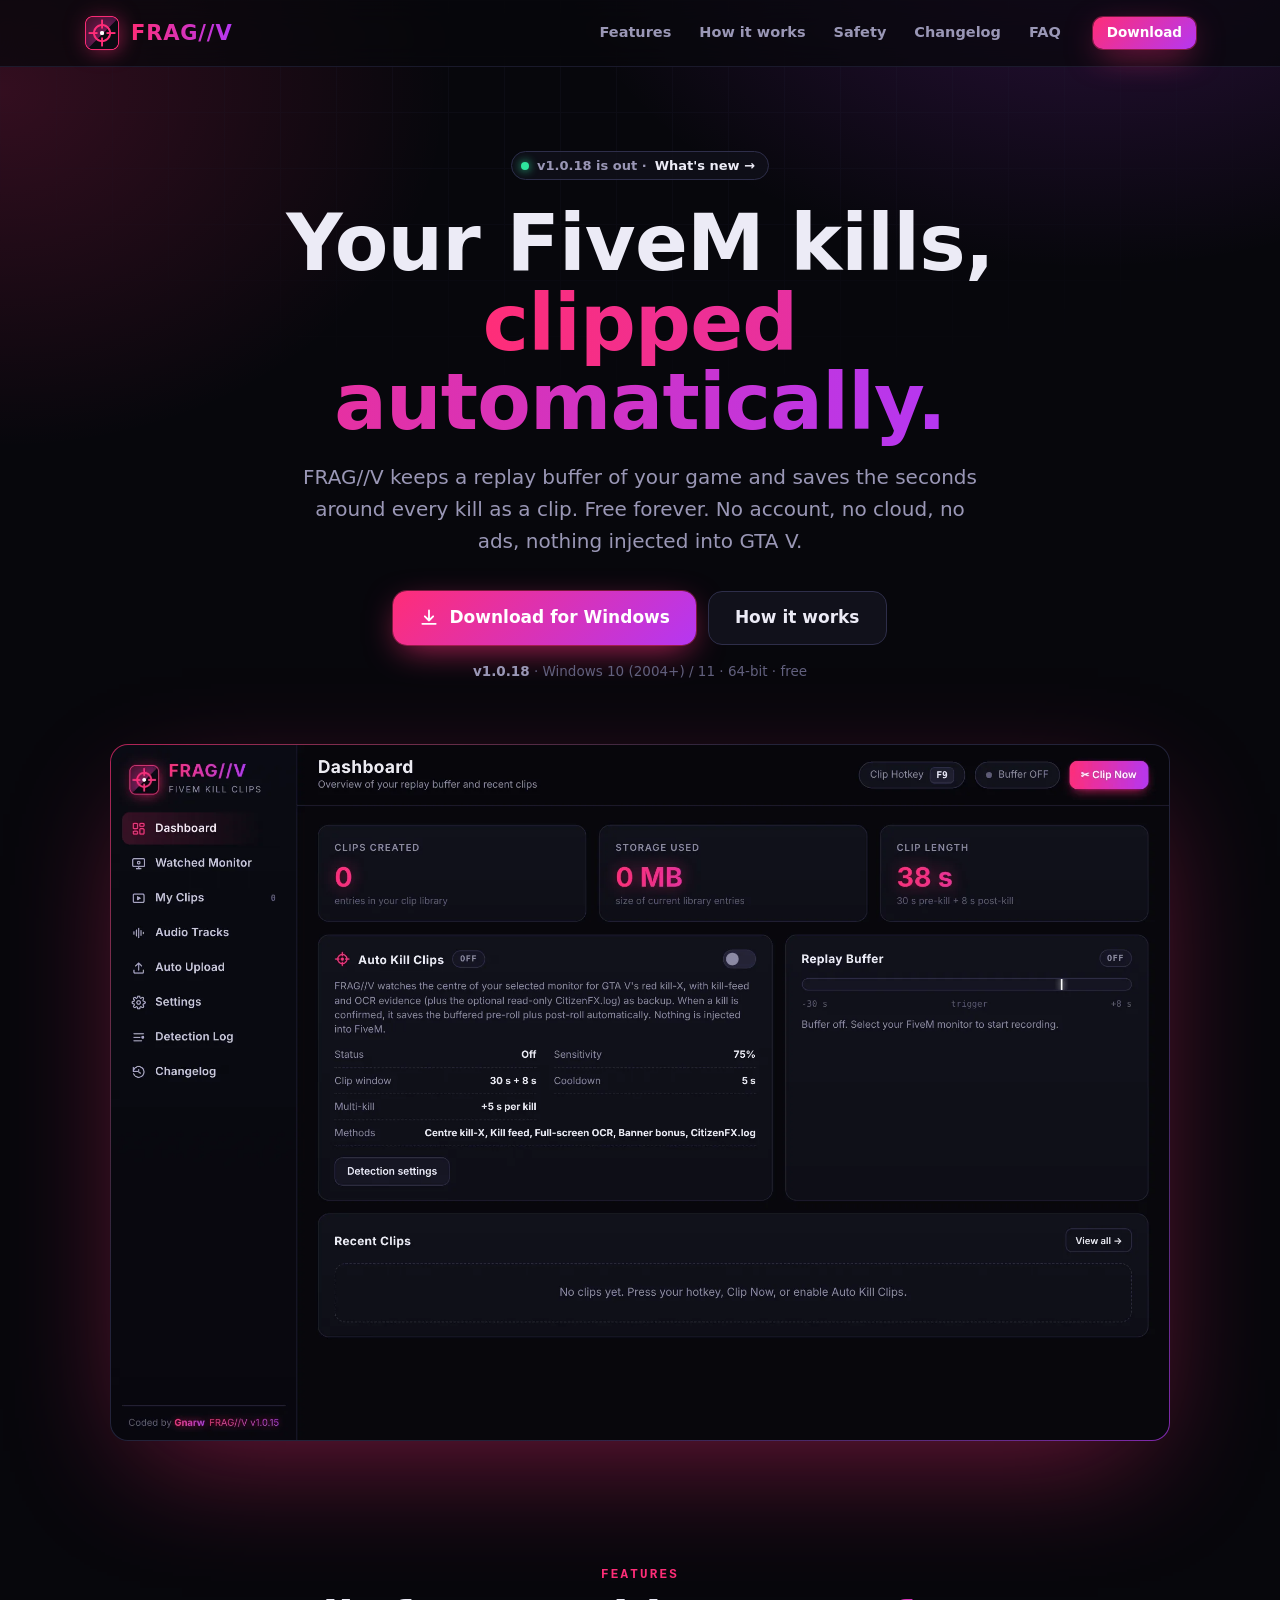
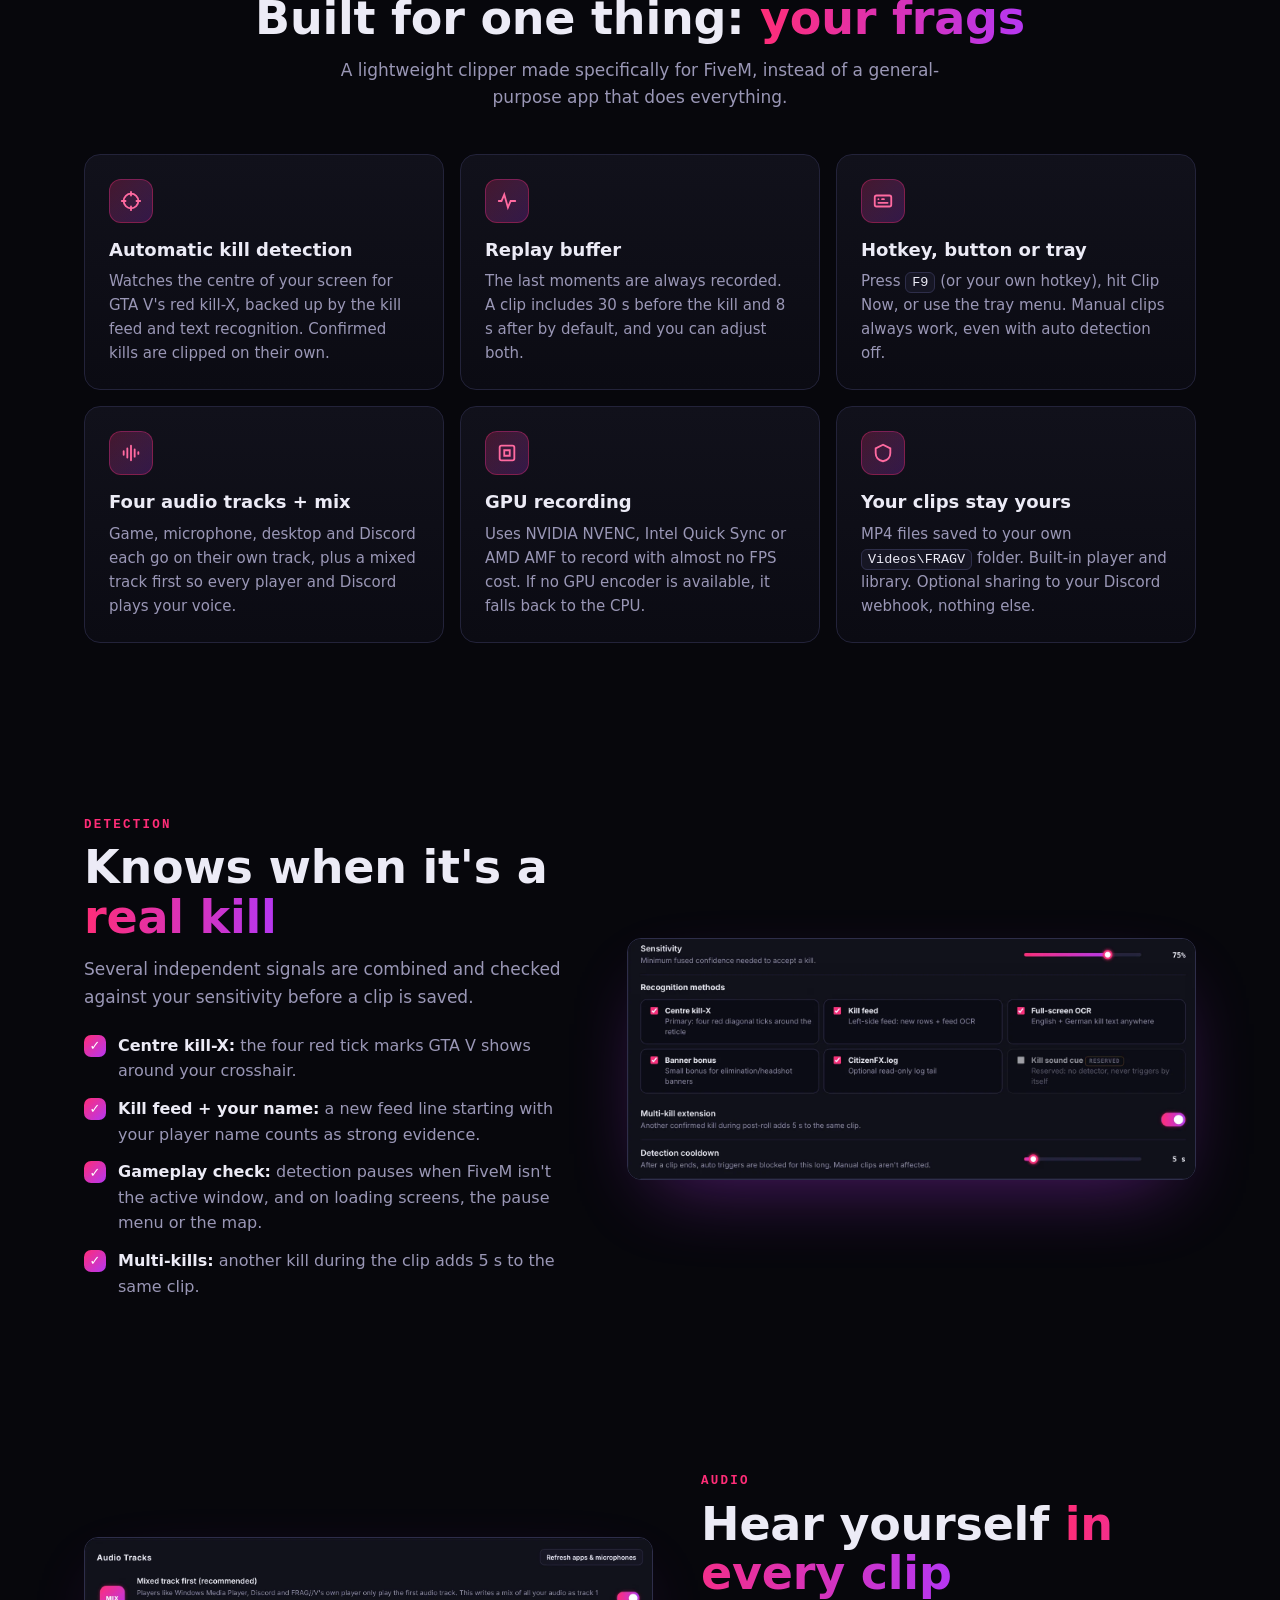
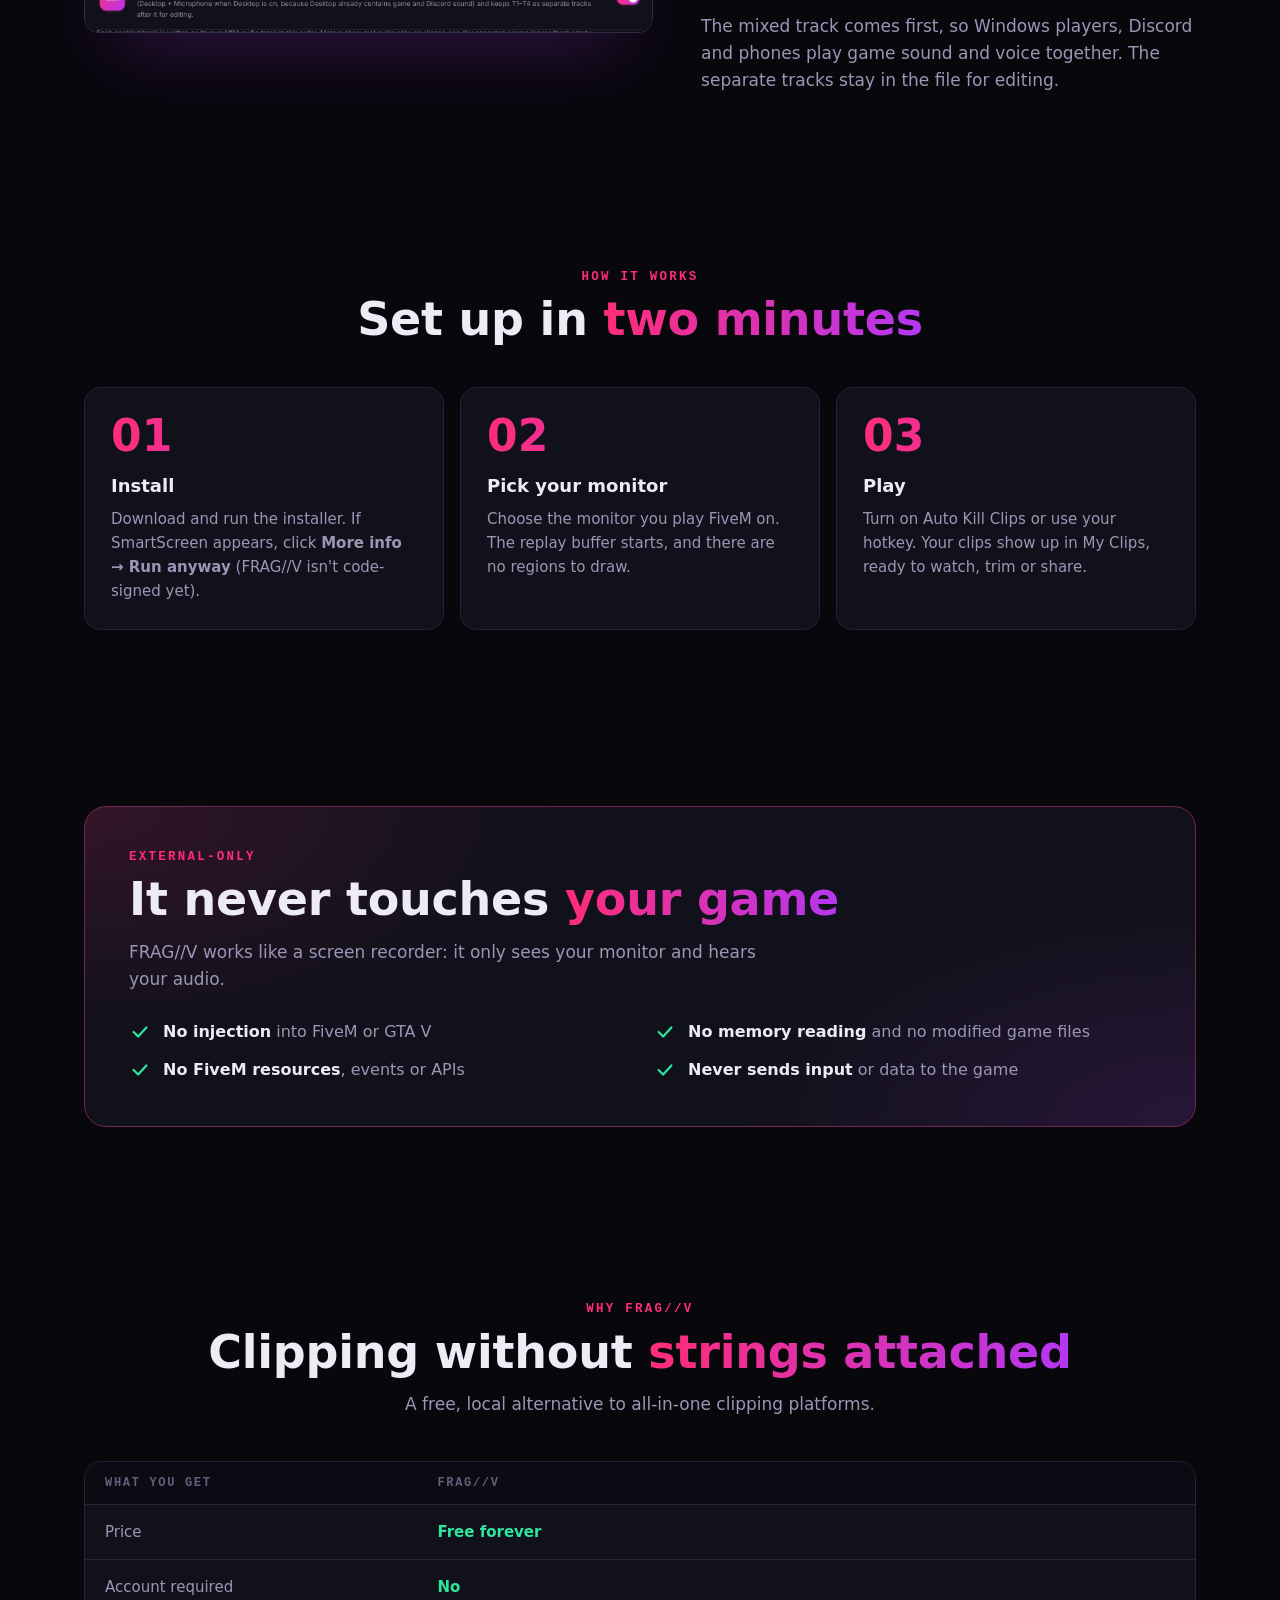
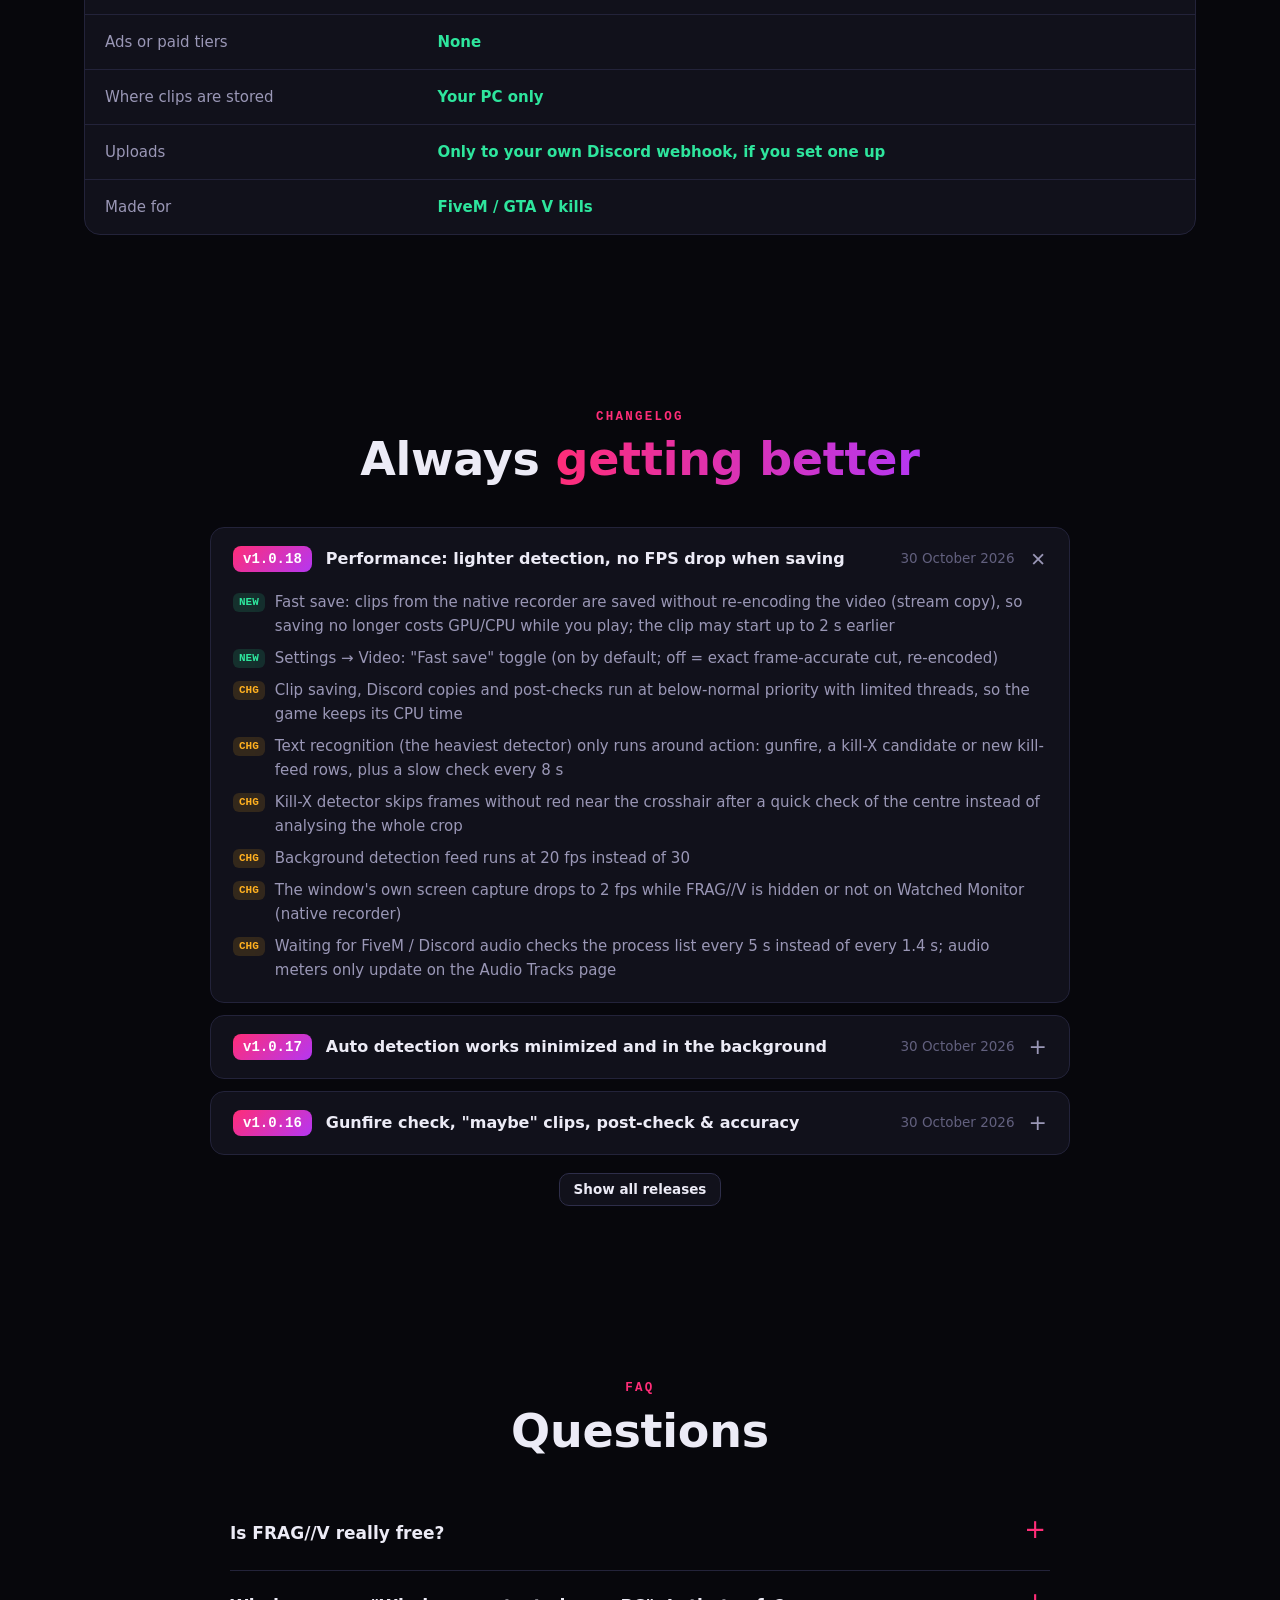
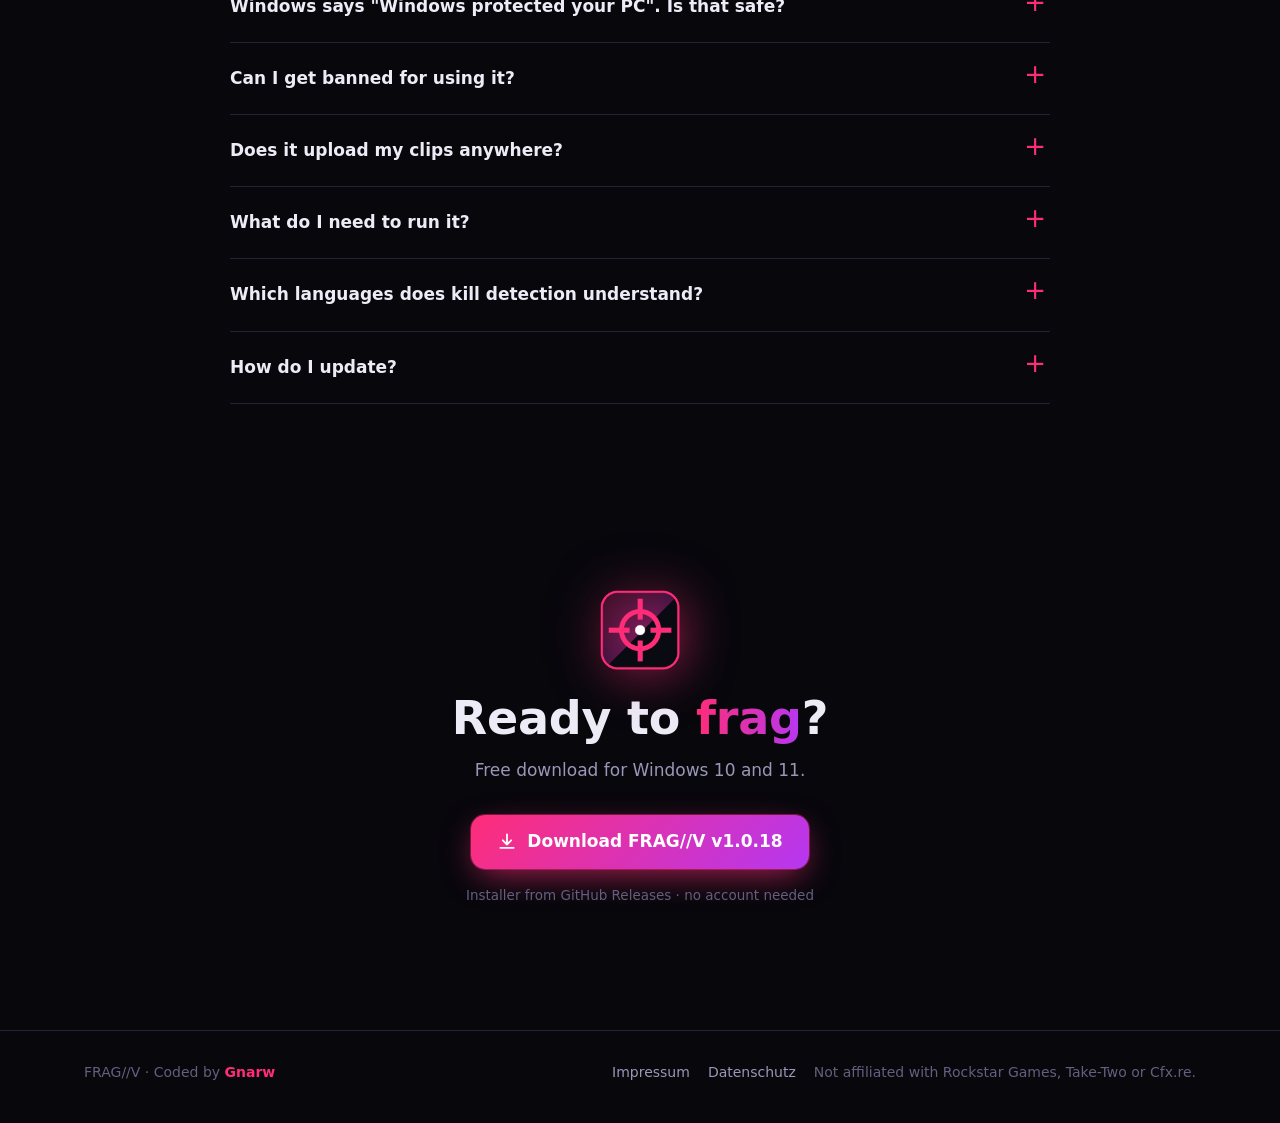
==== commit 22fe4bb2: "FRAG//V v1.0.18 Updated performance" ====
--- a/index.html
+++ b/index.html
@@ -32,7 +32,7 @@
 <main>
   <section class="hero">
     <div class="wrap">
-      <span class="pill"><i></i>v1.0.17 is out · <a href="#changelog">What's new →</a></span>
+      <span class="pill"><i></i>v1.0.18 is out · <a href="#changelog">What's new →</a></span>
       <h1>Your FiveM kills,<br><span class="grad">clipped automatically.</span></h1>
       <p class="lead">FRAG//V keeps a replay buffer of your game and saves the seconds around every kill as a clip. Free forever. No account, no cloud, no ads, nothing injected into GTA V.</p>
       <div class="cta">
@@ -42,7 +42,7 @@
         </a>
         <a class="btn big" href="#how">How it works</a>
       </div>
-      <p class="meta"><b>v1.0.17</b> · Windows 10 (2004+) / 11 · 64-bit · free</p>
+      <p class="meta"><b>v1.0.18</b> · Windows 10 (2004+) / 11 · 64-bit · free</p>
       <div class="shot reveal"><img src="img/app-dashboard.webp" alt="FRAG//V dashboard with auto kill clips, replay buffer and recent clips" width="2010" height="1320"></div>
     </div>
   </section>
@@ -180,7 +180,7 @@
       <p class="sub" style="margin:0 auto 30px">Free download for Windows 10 and 11.</p>
       <a class="btn big primary" href="#" data-dl>
         <svg viewBox="0 0 24 24" fill="none" stroke="currentColor" stroke-width="2.2" stroke-linecap="round" stroke-linejoin="round"><path d="M12 3v12m0 0-5-5m5 5 5-5M4 19h16"/></svg>
-        Download FRAG//V v1.0.17
+        Download FRAG//V v1.0.18
       </a>
       <p class="meta" id="dlNote">Installer from GitHub Releases · no account needed</p>
     </div>
@@ -200,7 +200,7 @@
 <script src="config.js"></script>
 <script>
 const { GITHUB_OWNER, GITHUB_REPO } = window.FRAGV_CONFIG;
-const CHANGELOG = [{"v":"1.0.17","t":"Auto detection works minimized and in the background","d":"30 October 2026","items":["+ Background-safe detection feed: detection now gets its own DXGI capture of your monitor (bundled FFmpeg), independent of the FRAG//V window","+ Settings → Kill Detection: \"Background-safe detection\" toggle (on by default)","+ Watched Monitor and Dashboard show which detection input is used and its frame rate","+ Detection Log warns when auto detection stops receiving frames","/ Auto detection keeps working while FRAG//V is minimized, in the tray or behind FiveM (single-monitor setups)","/ Clip thumbnails and training snapshots also come from the background feed, so they no longer freeze while the window is hidden","/ The feed restarts by itself after display mode changes or fullscreen switches"]},{"v":"1.0.16","t":"Gunfire check, \"maybe\" clips, post-check & accuracy","d":"30 October 2026","items":["+ Gunfire detection: FRAG//V listens to the FiveM audio for shots; kill evidence with no gunfire nearby is held (your name in the kill feed still counts for melee and vehicle kills)","+ \"Maybe\" clips: likely but uncertain kills are saved with a MAYBE tag; keep or discard them in My Clips, the rest are deleted automatically after 6 h, 24 h or 3 days","+ Post-check: every saved auto clip is analysed again around the kill and marked VERIFIED or UNSURE; verified \"maybe\" clips become normal clips","+ Detection Accuracy card on the Dashboard: precision, kills caught, post-check results and maybe-clip stats from your ✓/✗ feedback","+ Watched Monitor shows the gunfire gate status and when the last shot was heard","+ \"Maybe\" filter in My Clips","+ Settings: Require gunfire for auto clips, \"Maybe\" clips with auto-delete time","/ Labelling a \"maybe\" clip trains the detector the same way as ✓ / ✗ feedback"]},{"v":"1.0.15","t":"Smarter kill detection: gameplay gates, your name, feedback","d":"30 October 2026","items":["+ Detection only runs while FiveM / GTA V is the active window (setting, on by default)","+ Black and loading screens pause detection; pause menu, big map and cutscenes (HUD/minimap gone) pause text detection while the kill-X keeps watching","+ Watched Monitor chip and dashboard Status show whether detection is live or paused, and why","+ \"Your player name\" setting: a new kill-feed line starting with your name is strong kill evidence; your name as the victim holds auto clips for 4 s","+ ✓ Yes / ✗ No feedback on auto and manual clips (cards and player)","+ Training samples: every auto kill and manual clip saves the last 3 s of centre crops, a frame and the evidence scores, plus a settings toggle, stats and Open folder button","+ Developer tools: scripts/calibrate-clips.js replays clips through the kill-X detector; scripts/test-gate.js replays them through the gameplay gate","/ False multi-kill clips fixed at the root: full-screen OCR was reading kill words from other windows (e.g. a console) while FiveM wasn't in front","/ Kill fusion adds +18 when your name is in the feed alongside other evidence"]},{"v":"1.0.14","t":"Mixed audio track, clip resolution & playback fixes","d":"28 October 2026","items":["+ Mix (All Audio) as track 1 so voice and game sound play everywhere; T1–T4 stay as separate tracks after it","+ Audio Tracks toggle \"Mixed track first\" (on by default)","+ MIX badge on clip cards that contain the mixed track","+ Detection Log lists every native encoder candidate that was rejected and why","/ Clips are always saved at the selected resolution; a 1440p monitor no longer leaks into 1080p clips","/ Native recorder tries D3D11 scaling without a forced format and a CPU-scaled NVENC path before falling back to native size","/ Built-in player streams clips straight from disk and pauses the hidden live preview, so playback is smooth","/ Discord copies reuse the mixed track instead of mixing the separate tracks again","/ Version label in the sidebar footer uses the accent colour","/ Changelog entries are grouped as Added, Changed, Removed"]},{"v":"1.0.13","t":"Center red kill-X recognition rebuild","d":"27 October 2026","items":["+ Subtle neon glow pulse on accent buttons and an animated logo when hovering the sidebar brand","+ Rebuilt centre red kill-X detector scoring four diagonal tick arms (NW, NE, SW, SE) separately","+ Candidate centres from the white reticle dot, a frame-centre grid, the red centroid and the red bounding box","+ Radius search at 4.5–19.5% of the 192 px crop plus radii estimated from the nearby red bounding box","+ Perpendicular probing for widened GTA ticks that are not one-pixel diagonals","+ Penalties for cardinal-direction red, red in the centre, solid red regions, arm imbalance and off-centre candidates","+ Two-frame early trigger while the X is still visible, with disarm until three clear frames","+ Static scenery/HUD rejection after 1.4 s and near-miss logging at most once every 15 s","/ New FRAG//V logo in the app, tray, taskbar, installer, uninstaller and shortcuts","/ \"Gnarw\" credit shown in the accent colour; sidebar tab labels are brighter and easier to read","/ Watched Monitor preview now fits the window height instead of filling the full width","/ Audio Tracks rebuilt as a symmetrical grid that reflows cleanly when the window is narrow","/ In-Game and Discord capture use the real loopback-capture API and recognise FiveM_bXXXX_GTAProcess.exe","/ Discord uploads attach a mixed-audio copy fitted to the server limit (24 MB, then 10 MB) and report message-only posts honestly","/ Detection Log labels now list arm coverage in NW/NE/SW/SE order","/ A clear centre red X (peak ≥ 80) now confirms without kill-feed or CitizenFX.log corroboration","- Silent per-app tracks are no longer written (they made clips sound mute in players that only play track 1)","- Removed 22.5° intermediate directions as negative controls (they hit the wide outer ends of real ticks)"]},{"v":"1.0.12","t":"Native DXGI GPU recording","d":"18 October 2026","items":["+ Native Windows Desktop Duplication recorder (FFmpeg ddagrab) in the main process","+ D3D11 scaling with NVENC, QuickSync, AMF, Media Foundation and libx264 encoder fallbacks","+ 2-second MPEG-TS segments, 150-second retention and protection for in-progress clips","+ Automatic fallback to the WebCodecs recorder when every native candidate fails","/ Bundled modern FFmpeg with ddagrab, scale_d3d11, NVENC, QuickSync, AMF and Media Foundation","/ Preview and detection capped to 1280×720 at 30 FPS while native recording is active","- Removed the old @ffmpeg-installer/win32-x64 4.1.0 binary"]},{"v":"1.0.11","t":"Validated clip assembly","d":"9 October 2026","items":["+ Clip validation: size, encoded frames, video stream, readable packets, start/middle/late decode and timeline length","+ MPEG-TS normalisation retry with black/silent replacement for undecodable segments","+ Player warning when a saved file has no playable video track","/ Legacy Chromium MP4 segments decoded with -auto_convert 0 so video is no longer silently dropped","/ Final MP4s carry BT.709 TV-range colour metadata and fast-start"]},{"v":"1.0.10","t":"Per-app audio","d":"30 September 2026","items":["+ WASAPI process-loopback capture for In-Game (FiveM) and Discord tracks","+ Process-tree resolution that prefers GTA5.exe / FiveM_GTAProcess.exe and follows restarts","+ 120-second PCM ring with exact silence for missing intervals","/ FiveM and Discord meters now move independently from their own captures","- Removed the Desktop-audio copy that stood in for In-Game audio"]},{"v":"1.0.9","t":"CitizenFX.log & German OCR","d":"21 September 2026","items":["+ Optional read-only CitizenFX.log watcher (citizenlog method)","+ German OCR model and default German keywords, including “du hast [name] getötet”","+ [name], [player] and [spieler] wildcards and diacritic-folded matching","/ Naked onPlayerKilled lines are classified as ambiguous, not as your kill"]},{"v":"1.0.8","t":"Evidence fusion","d":"12 September 2026","items":["+ 3.5-second evidence window fusing marker, kill-feed, OCR and log evidence","+ OCR phrases must reappear on a later scan before they count","/ Sensitivity now applies to the fused confidence","- Removed the single-frame red-pixel trigger"]},{"v":"1.0.7","t":"WebCodecs recorder","d":"3 September 2026","items":["+ WebCodecs H.264 recorder with a frame pump and mp4-muxer segments","+ Encoder backpressure and automatic capture step-down below 72% of target FPS","/ MediaRecorder kept as the last fallback"]},{"v":"1.0.6","t":"Background recording","d":"25 August 2026","items":["+ Tray icon with Open, Clip Now and Quit; closing the window hides to the tray","+ Power-save blocker while capture is active","/ Background throttling disabled at every layer","/ Detection reads cloned capture-track frames instead of the preview video"]},{"v":"1.0.5","t":"Library tools","d":"16 August 2026","items":["+ Multi-select, Select All for visible clips and a neon bulk-delete button","+ Search, filters, sorting and a local storage bar","/ Custom clip player with seek, volume and Escape to close"]},{"v":"1.0.4","t":"Auto Upload","d":"7 August 2026","items":["+ Discord webhook delivery and Send Test","+ Instagram and TikTok targets, clearly labelled as simulated","+ Per-platform upload progress and uploaded badges"]},{"v":"1.0.3","t":"Four audio tracks","d":"29 July 2026","items":["+ Separate In-Game, Microphone, Desktop and Discord MP4 audio tracks with titles and handler names","+ Raw microphone capture without echo cancellation, noise suppression or automatic gain","/ Choosing a microphone in Audio Tracks connects it immediately"]},{"v":"1.0.2","t":"Hotkey & clip timing","d":"20 July 2026","items":["+ Rebindable global clip hotkey (default F9) with 800 ms debounce","+ Multi-kill extension and detection cooldown","/ Pre-kill range 10–60 s and post-kill range 5–15 s"]},{"v":"1.0.1","t":"Clean start","d":"11 July 2026","items":["/ Automatic kill clipping now starts disabled","/ Monitor selection replaces manual region marking","- Removed demo feed, sample clips, simulated kills and fake meter animation"]},{"v":"1.0.0","t":"First release","d":"2 July 2026","items":["+ Monitor replay buffer with Clip Now and MP4 assembly","+ Dashboard, Watched Monitor, My Clips and Settings","+ Neon appearance presets with adjustable glow"]}];
+const CHANGELOG = [{"v":"1.0.18","t":"Performance: lighter detection, no FPS drop when saving","d":"30 October 2026","items":["+ Fast save: clips from the native recorder are saved without re-encoding the video (stream copy), so saving no longer costs GPU/CPU while you play; the clip may start up to 2 s earlier","+ Settings → Video: \"Fast save\" toggle (on by default; off = exact frame-accurate cut, re-encoded)","/ Clip saving, Discord copies and post-checks run at below-normal priority with limited threads, so the game keeps its CPU time","/ Text recognition (the heaviest detector) only runs around action: gunfire, a kill-X candidate or new kill-feed rows, plus a slow check every 8 s","/ Kill-X detector skips frames without red near the crosshair after a quick check of the centre instead of analysing the whole crop","/ Background detection feed runs at 20 fps instead of 30","/ The window's own screen capture drops to 2 fps while FRAG//V is hidden or not on Watched Monitor (native recorder)","/ Waiting for FiveM / Discord audio checks the process list every 5 s instead of every 1.4 s; audio meters only update on the Audio Tracks page"]},{"v":"1.0.17","t":"Auto detection works minimized and in the background","d":"30 October 2026","items":["+ Background-safe detection feed: detection now gets its own DXGI capture of your monitor (bundled FFmpeg), independent of the FRAG//V window","+ Settings → Kill Detection: \"Background-safe detection\" toggle (on by default)","+ Watched Monitor and Dashboard show which detection input is used and its frame rate","+ Detection Log warns when auto detection stops receiving frames","/ Auto detection keeps working while FRAG//V is minimized, in the tray or behind FiveM (single-monitor setups)","/ Clip thumbnails and training snapshots also come from the background feed, so they no longer freeze while the window is hidden","/ The feed restarts by itself after display mode changes or fullscreen switches"]},{"v":"1.0.16","t":"Gunfire check, \"maybe\" clips, post-check & accuracy","d":"30 October 2026","items":["+ Gunfire detection: FRAG//V listens to the FiveM audio for shots; kill evidence with no gunfire nearby is held (your name in the kill feed still counts for melee and vehicle kills)","+ \"Maybe\" clips: likely but uncertain kills are saved with a MAYBE tag; keep or discard them in My Clips, the rest are deleted automatically after 6 h, 24 h or 3 days","+ Post-check: every saved auto clip is analysed again around the kill and marked VERIFIED or UNSURE; verified \"maybe\" clips become normal clips","+ Detection Accuracy card on the Dashboard: precision, kills caught, post-check results and maybe-clip stats from your ✓/✗ feedback","+ Watched Monitor shows the gunfire gate status and when the last shot was heard","+ \"Maybe\" filter in My Clips","+ Settings: Require gunfire for auto clips, \"Maybe\" clips with auto-delete time","/ Labelling a \"maybe\" clip trains the detector the same way as ✓ / ✗ feedback"]},{"v":"1.0.15","t":"Smarter kill detection: gameplay gates, your name, feedback","d":"30 October 2026","items":["+ Detection only runs while FiveM / GTA V is the active window (setting, on by default)","+ Black and loading screens pause detection; pause menu, big map and cutscenes (HUD/minimap gone) pause text detection while the kill-X keeps watching","+ Watched Monitor chip and dashboard Status show whether detection is live or paused, and why","+ \"Your player name\" setting: a new kill-feed line starting with your name is strong kill evidence; your name as the victim holds auto clips for 4 s","+ ✓ Yes / ✗ No feedback on auto and manual clips (cards and player)","+ Training samples: every auto kill and manual clip saves the last 3 s of centre crops, a frame and the evidence scores, plus a settings toggle, stats and Open folder button","+ Developer tools: scripts/calibrate-clips.js replays clips through the kill-X detector; scripts/test-gate.js replays them through the gameplay gate","/ False multi-kill clips fixed at the root: full-screen OCR was reading kill words from other windows (e.g. a console) while FiveM wasn't in front","/ Kill fusion adds +18 when your name is in the feed alongside other evidence"]},{"v":"1.0.14","t":"Mixed audio track, clip resolution & playback fixes","d":"28 October 2026","items":["+ Mix (All Audio) as track 1 so voice and game sound play everywhere; T1–T4 stay as separate tracks after it","+ Audio Tracks toggle \"Mixed track first\" (on by default)","+ MIX badge on clip cards that contain the mixed track","+ Detection Log lists every native encoder candidate that was rejected and why","/ Clips are always saved at the selected resolution; a 1440p monitor no longer leaks into 1080p clips","/ Native recorder tries D3D11 scaling without a forced format and a CPU-scaled NVENC path before falling back to native size","/ Built-in player streams clips straight from disk and pauses the hidden live preview, so playback is smooth","/ Discord copies reuse the mixed track instead of mixing the separate tracks again","/ Version label in the sidebar footer uses the accent colour","/ Changelog entries are grouped as Added, Changed, Removed"]},{"v":"1.0.13","t":"Center red kill-X recognition rebuild","d":"27 October 2026","items":["+ Subtle neon glow pulse on accent buttons and an animated logo when hovering the sidebar brand","+ Rebuilt centre red kill-X detector scoring four diagonal tick arms (NW, NE, SW, SE) separately","+ Candidate centres from the white reticle dot, a frame-centre grid, the red centroid and the red bounding box","+ Radius search at 4.5–19.5% of the 192 px crop plus radii estimated from the nearby red bounding box","+ Perpendicular probing for widened GTA ticks that are not one-pixel diagonals","+ Penalties for cardinal-direction red, red in the centre, solid red regions, arm imbalance and off-centre candidates","+ Two-frame early trigger while the X is still visible, with disarm until three clear frames","+ Static scenery/HUD rejection after 1.4 s and near-miss logging at most once every 15 s","/ New FRAG//V logo in the app, tray, taskbar, installer, uninstaller and shortcuts","/ \"Gnarw\" credit shown in the accent colour; sidebar tab labels are brighter and easier to read","/ Watched Monitor preview now fits the window height instead of filling the full width","/ Audio Tracks rebuilt as a symmetrical grid that reflows cleanly when the window is narrow","/ In-Game and Discord capture use the real loopback-capture API and recognise FiveM_bXXXX_GTAProcess.exe","/ Discord uploads attach a mixed-audio copy fitted to the server limit (24 MB, then 10 MB) and report message-only posts honestly","/ Detection Log labels now list arm coverage in NW/NE/SW/SE order","/ A clear centre red X (peak ≥ 80) now confirms without kill-feed or CitizenFX.log corroboration","- Silent per-app tracks are no longer written (they made clips sound mute in players that only play track 1)","- Removed 22.5° intermediate directions as negative controls (they hit the wide outer ends of real ticks)"]},{"v":"1.0.12","t":"Native DXGI GPU recording","d":"18 October 2026","items":["+ Native Windows Desktop Duplication recorder (FFmpeg ddagrab) in the main process","+ D3D11 scaling with NVENC, QuickSync, AMF, Media Foundation and libx264 encoder fallbacks","+ 2-second MPEG-TS segments, 150-second retention and protection for in-progress clips","+ Automatic fallback to the WebCodecs recorder when every native candidate fails","/ Bundled modern FFmpeg with ddagrab, scale_d3d11, NVENC, QuickSync, AMF and Media Foundation","/ Preview and detection capped to 1280×720 at 30 FPS while native recording is active","- Removed the old @ffmpeg-installer/win32-x64 4.1.0 binary"]},{"v":"1.0.11","t":"Validated clip assembly","d":"9 October 2026","items":["+ Clip validation: size, encoded frames, video stream, readable packets, start/middle/late decode and timeline length","+ MPEG-TS normalisation retry with black/silent replacement for undecodable segments","+ Player warning when a saved file has no playable video track","/ Legacy Chromium MP4 segments decoded with -auto_convert 0 so video is no longer silently dropped","/ Final MP4s carry BT.709 TV-range colour metadata and fast-start"]},{"v":"1.0.10","t":"Per-app audio","d":"30 September 2026","items":["+ WASAPI process-loopback capture for In-Game (FiveM) and Discord tracks","+ Process-tree resolution that prefers GTA5.exe / FiveM_GTAProcess.exe and follows restarts","+ 120-second PCM ring with exact silence for missing intervals","/ FiveM and Discord meters now move independently from their own captures","- Removed the Desktop-audio copy that stood in for In-Game audio"]},{"v":"1.0.9","t":"CitizenFX.log & German OCR","d":"21 September 2026","items":["+ Optional read-only CitizenFX.log watcher (citizenlog method)","+ German OCR model and default German keywords, including “du hast [name] getötet”","+ [name], [player] and [spieler] wildcards and diacritic-folded matching","/ Naked onPlayerKilled lines are classified as ambiguous, not as your kill"]},{"v":"1.0.8","t":"Evidence fusion","d":"12 September 2026","items":["+ 3.5-second evidence window fusing marker, kill-feed, OCR and log evidence","+ OCR phrases must reappear on a later scan before they count","/ Sensitivity now applies to the fused confidence","- Removed the single-frame red-pixel trigger"]},{"v":"1.0.7","t":"WebCodecs recorder","d":"3 September 2026","items":["+ WebCodecs H.264 recorder with a frame pump and mp4-muxer segments","+ Encoder backpressure and automatic capture step-down below 72% of target FPS","/ MediaRecorder kept as the last fallback"]},{"v":"1.0.6","t":"Background recording","d":"25 August 2026","items":["+ Tray icon with Open, Clip Now and Quit; closing the window hides to the tray","+ Power-save blocker while capture is active","/ Background throttling disabled at every layer","/ Detection reads cloned capture-track frames instead of the preview video"]},{"v":"1.0.5","t":"Library tools","d":"16 August 2026","items":["+ Multi-select, Select All for visible clips and a neon bulk-delete button","+ Search, filters, sorting and a local storage bar","/ Custom clip player with seek, volume and Escape to close"]},{"v":"1.0.4","t":"Auto Upload","d":"7 August 2026","items":["+ Discord webhook delivery and Send Test","+ Instagram and TikTok targets, clearly labelled as simulated","+ Per-platform upload progress and uploaded badges"]},{"v":"1.0.3","t":"Four audio tracks","d":"29 July 2026","items":["+ Separate In-Game, Microphone, Desktop and Discord MP4 audio tracks with titles and handler names","+ Raw microphone capture without echo cancellation, noise suppression or automatic gain","/ Choosing a microphone in Audio Tracks connects it immediately"]},{"v":"1.0.2","t":"Hotkey & clip timing","d":"20 July 2026","items":["+ Rebindable global clip hotkey (default F9) with 800 ms debounce","+ Multi-kill extension and detection cooldown","/ Pre-kill range 10–60 s and post-kill range 5–15 s"]},{"v":"1.0.1","t":"Clean start","d":"11 July 2026","items":["/ Automatic kill clipping now starts disabled","/ Monitor selection replaces manual region marking","- Removed demo feed, sample clips, simulated kills and fake meter animation"]},{"v":"1.0.0","t":"First release","d":"2 July 2026","items":["+ Monitor replay buffer with Clip Now and MP4 assembly","+ Dashboard, Watched Monitor, My Clips and Settings","+ Neon appearance presets with adjustable glow"]}];
 
 const releasesPage = `https://github.com/${GITHUB_OWNER}/${GITHUB_REPO}/releases/latest`;
 document.querySelectorAll('[data-dl]').forEach((a) => {
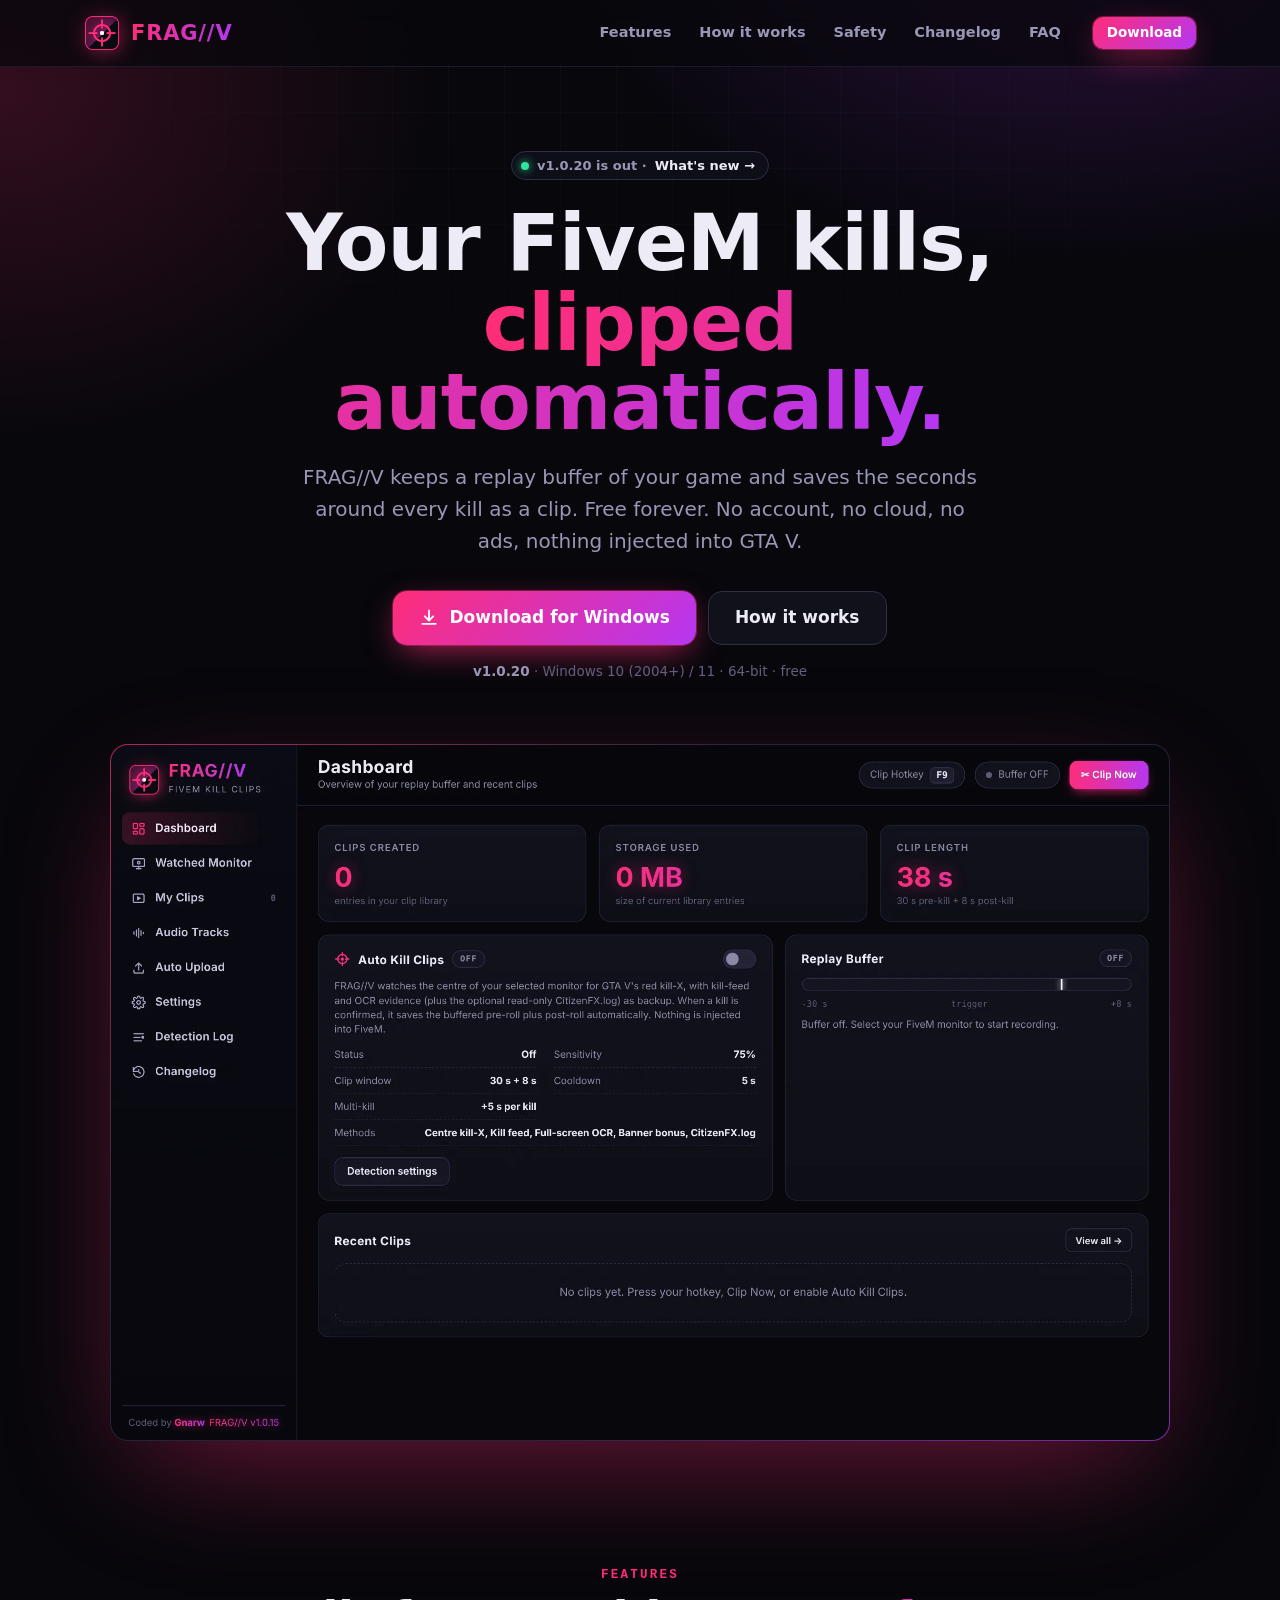
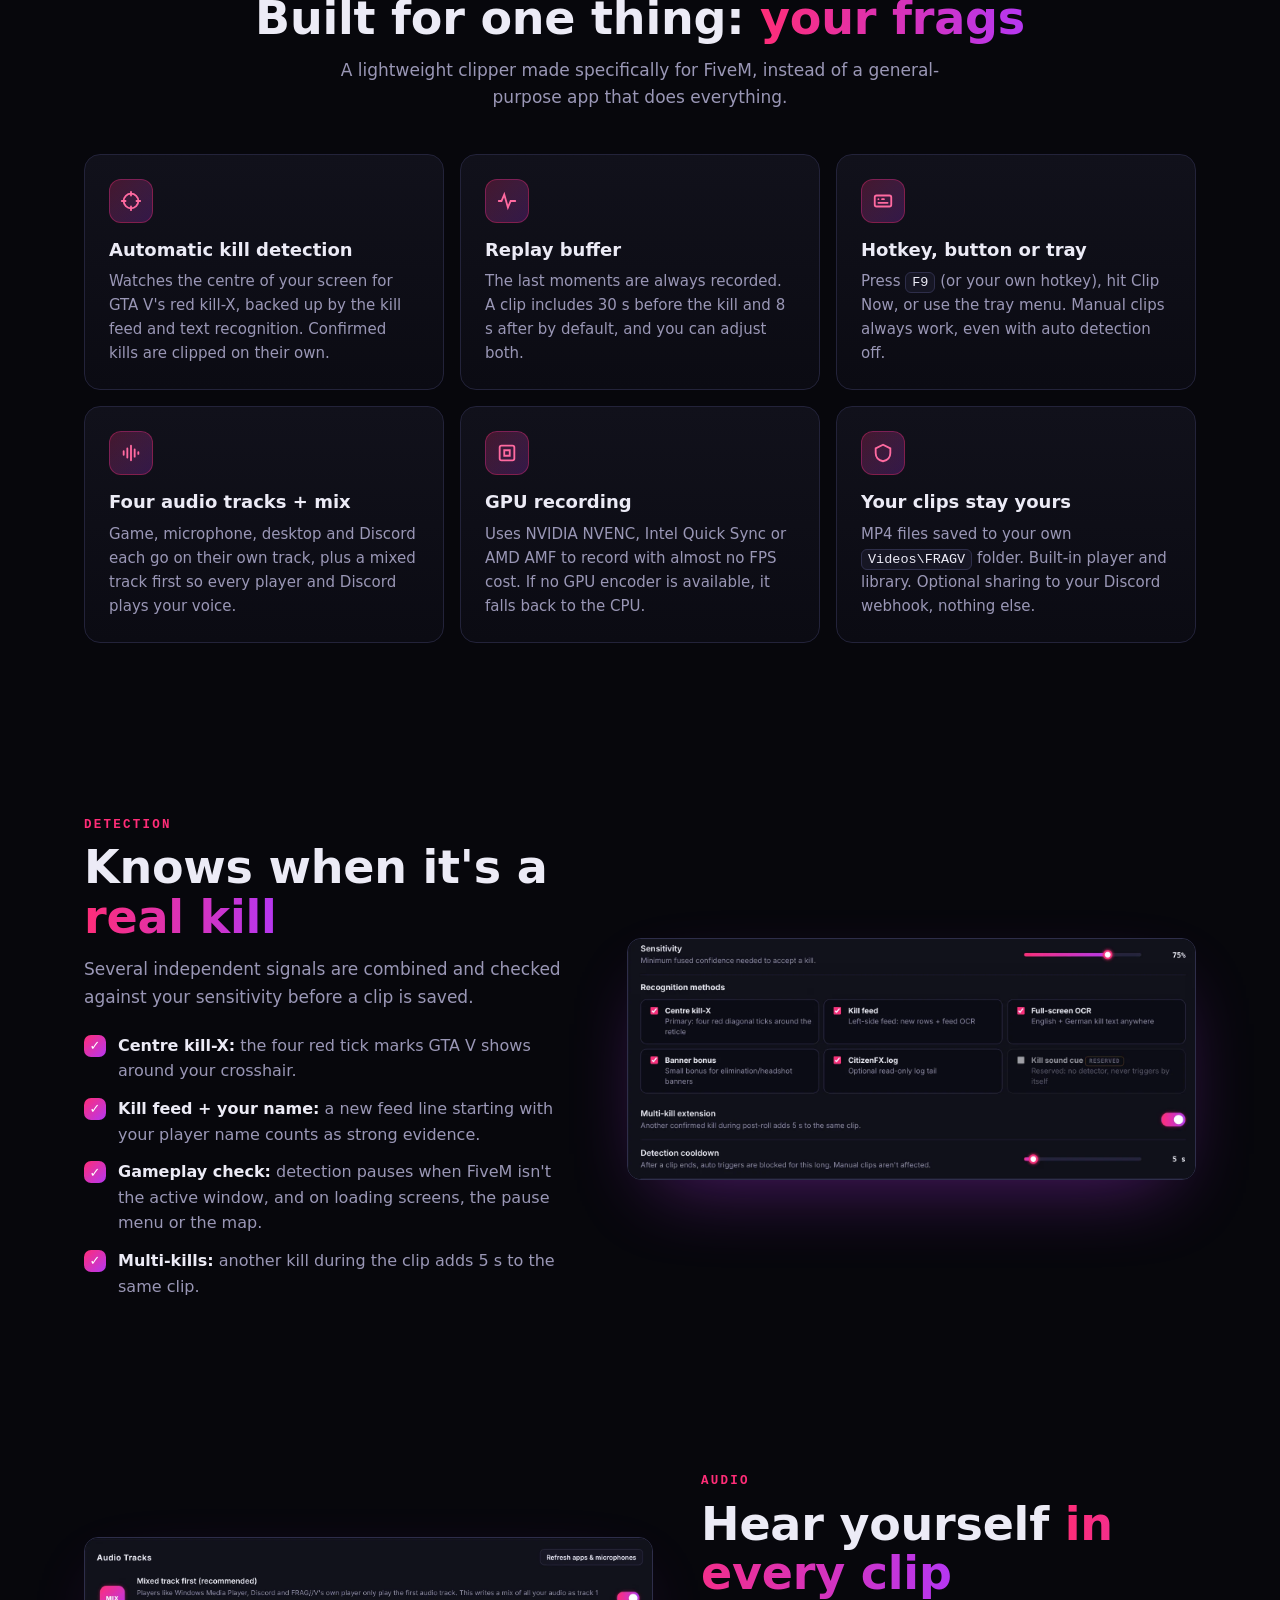
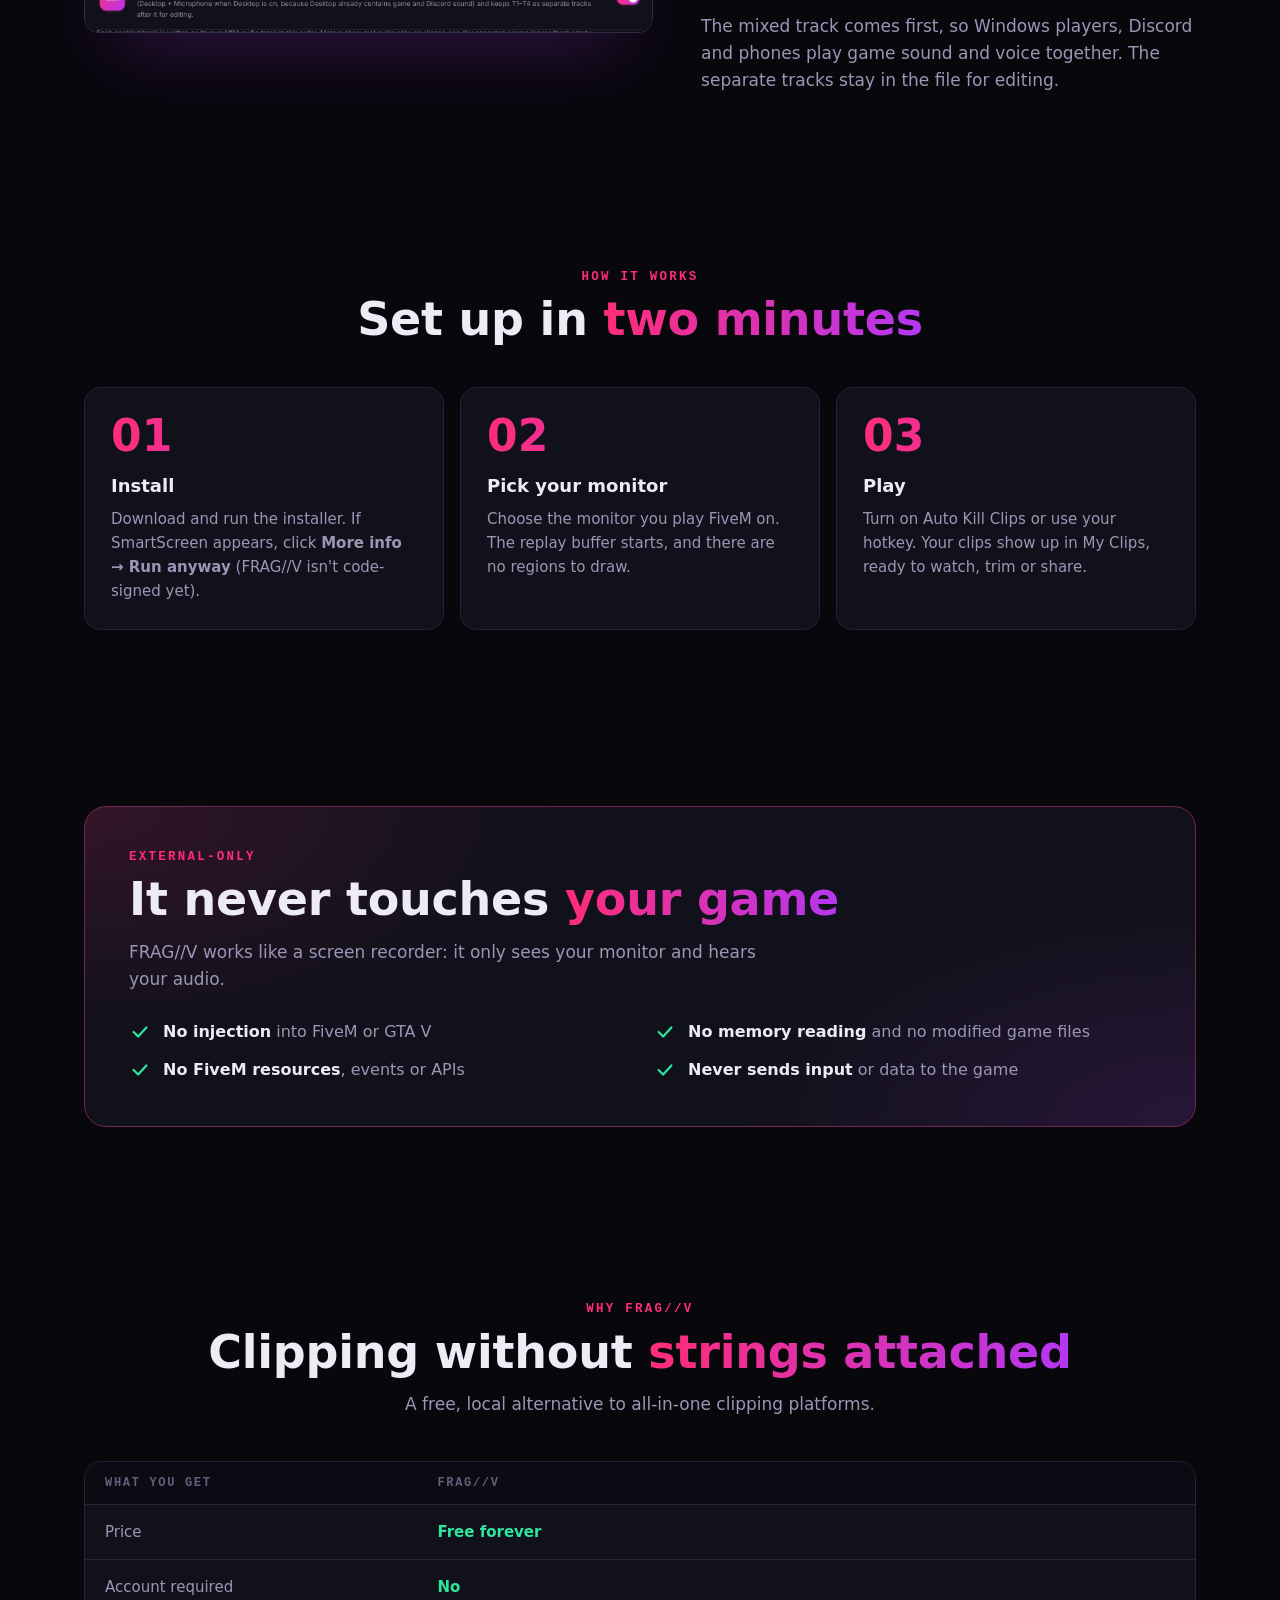
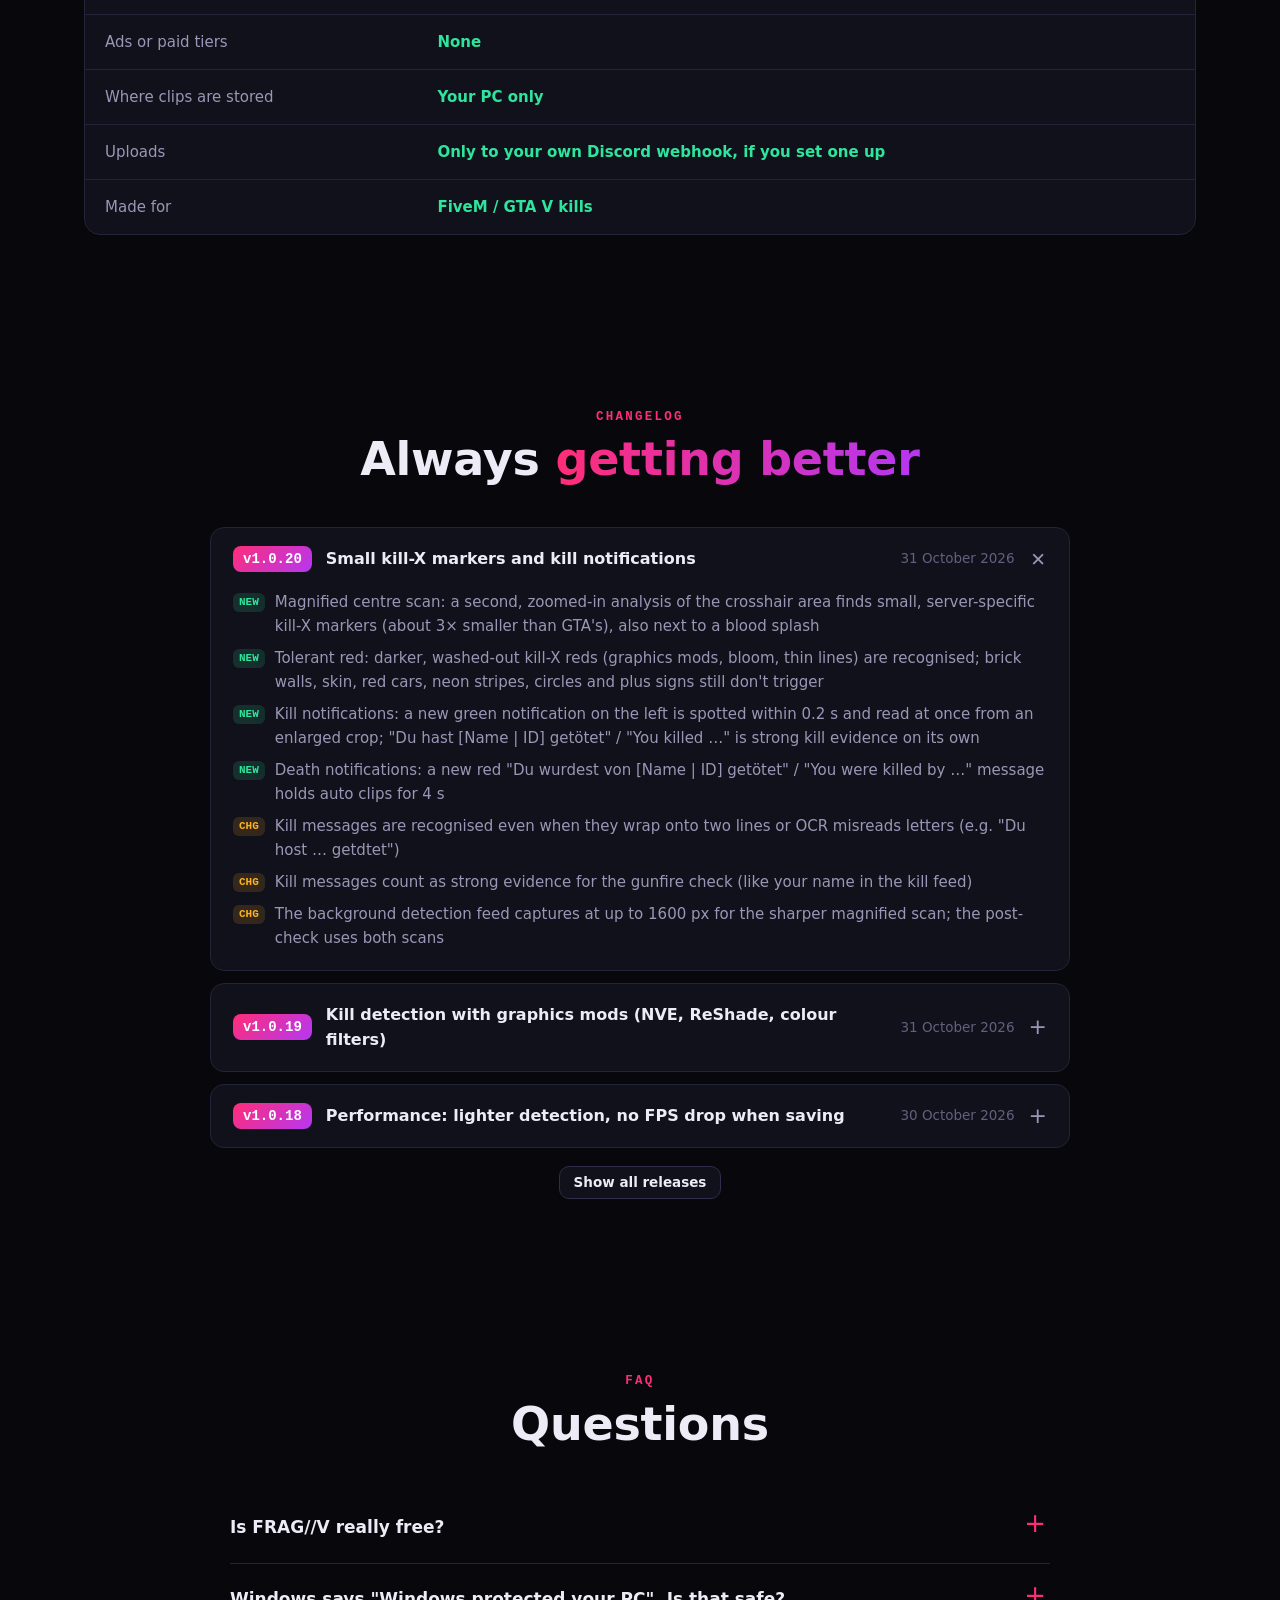
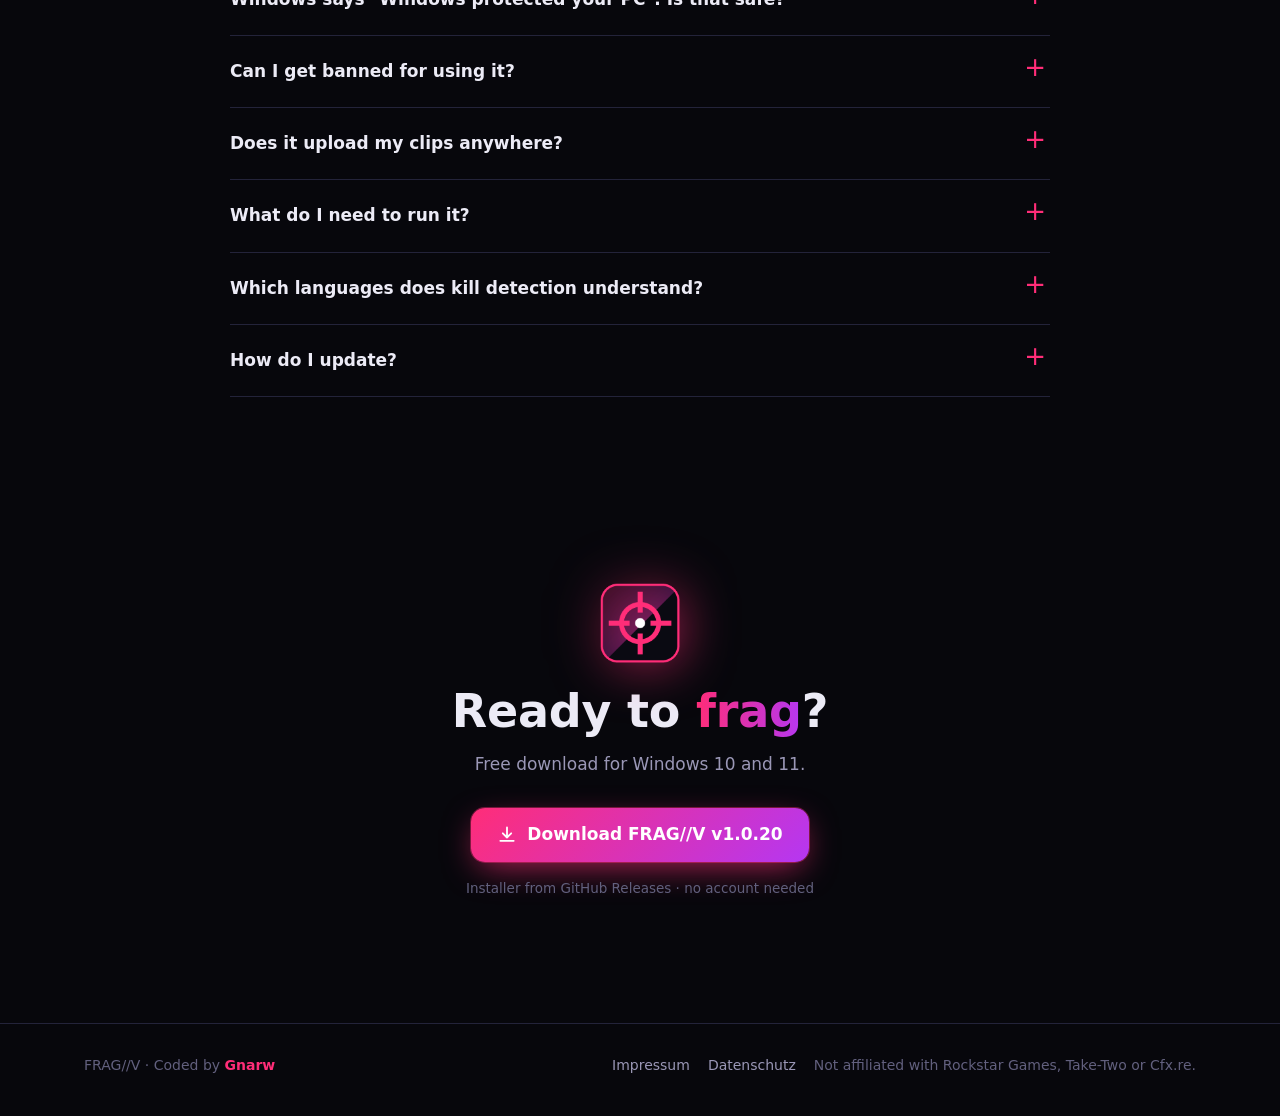
==== commit af811fcd: "v1.0.20 improved recognition" ====
--- a/index.html
+++ b/index.html
@@ -32,7 +32,7 @@
 <main>
   <section class="hero">
     <div class="wrap">
-      <span class="pill"><i></i>v1.0.18 is out · <a href="#changelog">What's new →</a></span>
+      <span class="pill"><i></i>v1.0.20 is out · <a href="#changelog">What's new →</a></span>
       <h1>Your FiveM kills,<br><span class="grad">clipped automatically.</span></h1>
       <p class="lead">FRAG//V keeps a replay buffer of your game and saves the seconds around every kill as a clip. Free forever. No account, no cloud, no ads, nothing injected into GTA V.</p>
       <div class="cta">
@@ -42,7 +42,7 @@
         </a>
         <a class="btn big" href="#how">How it works</a>
       </div>
-      <p class="meta"><b>v1.0.18</b> · Windows 10 (2004+) / 11 · 64-bit · free</p>
+      <p class="meta"><b>v1.0.20</b> · Windows 10 (2004+) / 11 · 64-bit · free</p>
       <div class="shot reveal"><img src="img/app-dashboard.webp" alt="FRAG//V dashboard with auto kill clips, replay buffer and recent clips" width="2010" height="1320"></div>
     </div>
   </section>
@@ -180,7 +180,7 @@
       <p class="sub" style="margin:0 auto 30px">Free download for Windows 10 and 11.</p>
       <a class="btn big primary" href="#" data-dl>
         <svg viewBox="0 0 24 24" fill="none" stroke="currentColor" stroke-width="2.2" stroke-linecap="round" stroke-linejoin="round"><path d="M12 3v12m0 0-5-5m5 5 5-5M4 19h16"/></svg>
-        Download FRAG//V v1.0.18
+        Download FRAG//V v1.0.20
       </a>
       <p class="meta" id="dlNote">Installer from GitHub Releases · no account needed</p>
     </div>
@@ -200,7 +200,7 @@
 <script src="config.js"></script>
 <script>
 const { GITHUB_OWNER, GITHUB_REPO } = window.FRAGV_CONFIG;
-const CHANGELOG = [{"v":"1.0.18","t":"Performance: lighter detection, no FPS drop when saving","d":"30 October 2026","items":["+ Fast save: clips from the native recorder are saved without re-encoding the video (stream copy), so saving no longer costs GPU/CPU while you play; the clip may start up to 2 s earlier","+ Settings → Video: \"Fast save\" toggle (on by default; off = exact frame-accurate cut, re-encoded)","/ Clip saving, Discord copies and post-checks run at below-normal priority with limited threads, so the game keeps its CPU time","/ Text recognition (the heaviest detector) only runs around action: gunfire, a kill-X candidate or new kill-feed rows, plus a slow check every 8 s","/ Kill-X detector skips frames without red near the crosshair after a quick check of the centre instead of analysing the whole crop","/ Background detection feed runs at 20 fps instead of 30","/ The window's own screen capture drops to 2 fps while FRAG//V is hidden or not on Watched Monitor (native recorder)","/ Waiting for FiveM / Discord audio checks the process list every 5 s instead of every 1.4 s; audio meters only update on the Audio Tracks page"]},{"v":"1.0.17","t":"Auto detection works minimized and in the background","d":"30 October 2026","items":["+ Background-safe detection feed: detection now gets its own DXGI capture of your monitor (bundled FFmpeg), independent of the FRAG//V window","+ Settings → Kill Detection: \"Background-safe detection\" toggle (on by default)","+ Watched Monitor and Dashboard show which detection input is used and its frame rate","+ Detection Log warns when auto detection stops receiving frames","/ Auto detection keeps working while FRAG//V is minimized, in the tray or behind FiveM (single-monitor setups)","/ Clip thumbnails and training snapshots also come from the background feed, so they no longer freeze while the window is hidden","/ The feed restarts by itself after display mode changes or fullscreen switches"]},{"v":"1.0.16","t":"Gunfire check, \"maybe\" clips, post-check & accuracy","d":"30 October 2026","items":["+ Gunfire detection: FRAG//V listens to the FiveM audio for shots; kill evidence with no gunfire nearby is held (your name in the kill feed still counts for melee and vehicle kills)","+ \"Maybe\" clips: likely but uncertain kills are saved with a MAYBE tag; keep or discard them in My Clips, the rest are deleted automatically after 6 h, 24 h or 3 days","+ Post-check: every saved auto clip is analysed again around the kill and marked VERIFIED or UNSURE; verified \"maybe\" clips become normal clips","+ Detection Accuracy card on the Dashboard: precision, kills caught, post-check results and maybe-clip stats from your ✓/✗ feedback","+ Watched Monitor shows the gunfire gate status and when the last shot was heard","+ \"Maybe\" filter in My Clips","+ Settings: Require gunfire for auto clips, \"Maybe\" clips with auto-delete time","/ Labelling a \"maybe\" clip trains the detector the same way as ✓ / ✗ feedback"]},{"v":"1.0.15","t":"Smarter kill detection: gameplay gates, your name, feedback","d":"30 October 2026","items":["+ Detection only runs while FiveM / GTA V is the active window (setting, on by default)","+ Black and loading screens pause detection; pause menu, big map and cutscenes (HUD/minimap gone) pause text detection while the kill-X keeps watching","+ Watched Monitor chip and dashboard Status show whether detection is live or paused, and why","+ \"Your player name\" setting: a new kill-feed line starting with your name is strong kill evidence; your name as the victim holds auto clips for 4 s","+ ✓ Yes / ✗ No feedback on auto and manual clips (cards and player)","+ Training samples: every auto kill and manual clip saves the last 3 s of centre crops, a frame and the evidence scores, plus a settings toggle, stats and Open folder button","+ Developer tools: scripts/calibrate-clips.js replays clips through the kill-X detector; scripts/test-gate.js replays them through the gameplay gate","/ False multi-kill clips fixed at the root: full-screen OCR was reading kill words from other windows (e.g. a console) while FiveM wasn't in front","/ Kill fusion adds +18 when your name is in the feed alongside other evidence"]},{"v":"1.0.14","t":"Mixed audio track, clip resolution & playback fixes","d":"28 October 2026","items":["+ Mix (All Audio) as track 1 so voice and game sound play everywhere; T1–T4 stay as separate tracks after it","+ Audio Tracks toggle \"Mixed track first\" (on by default)","+ MIX badge on clip cards that contain the mixed track","+ Detection Log lists every native encoder candidate that was rejected and why","/ Clips are always saved at the selected resolution; a 1440p monitor no longer leaks into 1080p clips","/ Native recorder tries D3D11 scaling without a forced format and a CPU-scaled NVENC path before falling back to native size","/ Built-in player streams clips straight from disk and pauses the hidden live preview, so playback is smooth","/ Discord copies reuse the mixed track instead of mixing the separate tracks again","/ Version label in the sidebar footer uses the accent colour","/ Changelog entries are grouped as Added, Changed, Removed"]},{"v":"1.0.13","t":"Center red kill-X recognition rebuild","d":"27 October 2026","items":["+ Subtle neon glow pulse on accent buttons and an animated logo when hovering the sidebar brand","+ Rebuilt centre red kill-X detector scoring four diagonal tick arms (NW, NE, SW, SE) separately","+ Candidate centres from the white reticle dot, a frame-centre grid, the red centroid and the red bounding box","+ Radius search at 4.5–19.5% of the 192 px crop plus radii estimated from the nearby red bounding box","+ Perpendicular probing for widened GTA ticks that are not one-pixel diagonals","+ Penalties for cardinal-direction red, red in the centre, solid red regions, arm imbalance and off-centre candidates","+ Two-frame early trigger while the X is still visible, with disarm until three clear frames","+ Static scenery/HUD rejection after 1.4 s and near-miss logging at most once every 15 s","/ New FRAG//V logo in the app, tray, taskbar, installer, uninstaller and shortcuts","/ \"Gnarw\" credit shown in the accent colour; sidebar tab labels are brighter and easier to read","/ Watched Monitor preview now fits the window height instead of filling the full width","/ Audio Tracks rebuilt as a symmetrical grid that reflows cleanly when the window is narrow","/ In-Game and Discord capture use the real loopback-capture API and recognise FiveM_bXXXX_GTAProcess.exe","/ Discord uploads attach a mixed-audio copy fitted to the server limit (24 MB, then 10 MB) and report message-only posts honestly","/ Detection Log labels now list arm coverage in NW/NE/SW/SE order","/ A clear centre red X (peak ≥ 80) now confirms without kill-feed or CitizenFX.log corroboration","- Silent per-app tracks are no longer written (they made clips sound mute in players that only play track 1)","- Removed 22.5° intermediate directions as negative controls (they hit the wide outer ends of real ticks)"]},{"v":"1.0.12","t":"Native DXGI GPU recording","d":"18 October 2026","items":["+ Native Windows Desktop Duplication recorder (FFmpeg ddagrab) in the main process","+ D3D11 scaling with NVENC, QuickSync, AMF, Media Foundation and libx264 encoder fallbacks","+ 2-second MPEG-TS segments, 150-second retention and protection for in-progress clips","+ Automatic fallback to the WebCodecs recorder when every native candidate fails","/ Bundled modern FFmpeg with ddagrab, scale_d3d11, NVENC, QuickSync, AMF and Media Foundation","/ Preview and detection capped to 1280×720 at 30 FPS while native recording is active","- Removed the old @ffmpeg-installer/win32-x64 4.1.0 binary"]},{"v":"1.0.11","t":"Validated clip assembly","d":"9 October 2026","items":["+ Clip validation: size, encoded frames, video stream, readable packets, start/middle/late decode and timeline length","+ MPEG-TS normalisation retry with black/silent replacement for undecodable segments","+ Player warning when a saved file has no playable video track","/ Legacy Chromium MP4 segments decoded with -auto_convert 0 so video is no longer silently dropped","/ Final MP4s carry BT.709 TV-range colour metadata and fast-start"]},{"v":"1.0.10","t":"Per-app audio","d":"30 September 2026","items":["+ WASAPI process-loopback capture for In-Game (FiveM) and Discord tracks","+ Process-tree resolution that prefers GTA5.exe / FiveM_GTAProcess.exe and follows restarts","+ 120-second PCM ring with exact silence for missing intervals","/ FiveM and Discord meters now move independently from their own captures","- Removed the Desktop-audio copy that stood in for In-Game audio"]},{"v":"1.0.9","t":"CitizenFX.log & German OCR","d":"21 September 2026","items":["+ Optional read-only CitizenFX.log watcher (citizenlog method)","+ German OCR model and default German keywords, including “du hast [name] getötet”","+ [name], [player] and [spieler] wildcards and diacritic-folded matching","/ Naked onPlayerKilled lines are classified as ambiguous, not as your kill"]},{"v":"1.0.8","t":"Evidence fusion","d":"12 September 2026","items":["+ 3.5-second evidence window fusing marker, kill-feed, OCR and log evidence","+ OCR phrases must reappear on a later scan before they count","/ Sensitivity now applies to the fused confidence","- Removed the single-frame red-pixel trigger"]},{"v":"1.0.7","t":"WebCodecs recorder","d":"3 September 2026","items":["+ WebCodecs H.264 recorder with a frame pump and mp4-muxer segments","+ Encoder backpressure and automatic capture step-down below 72% of target FPS","/ MediaRecorder kept as the last fallback"]},{"v":"1.0.6","t":"Background recording","d":"25 August 2026","items":["+ Tray icon with Open, Clip Now and Quit; closing the window hides to the tray","+ Power-save blocker while capture is active","/ Background throttling disabled at every layer","/ Detection reads cloned capture-track frames instead of the preview video"]},{"v":"1.0.5","t":"Library tools","d":"16 August 2026","items":["+ Multi-select, Select All for visible clips and a neon bulk-delete button","+ Search, filters, sorting and a local storage bar","/ Custom clip player with seek, volume and Escape to close"]},{"v":"1.0.4","t":"Auto Upload","d":"7 August 2026","items":["+ Discord webhook delivery and Send Test","+ Instagram and TikTok targets, clearly labelled as simulated","+ Per-platform upload progress and uploaded badges"]},{"v":"1.0.3","t":"Four audio tracks","d":"29 July 2026","items":["+ Separate In-Game, Microphone, Desktop and Discord MP4 audio tracks with titles and handler names","+ Raw microphone capture without echo cancellation, noise suppression or automatic gain","/ Choosing a microphone in Audio Tracks connects it immediately"]},{"v":"1.0.2","t":"Hotkey & clip timing","d":"20 July 2026","items":["+ Rebindable global clip hotkey (default F9) with 800 ms debounce","+ Multi-kill extension and detection cooldown","/ Pre-kill range 10–60 s and post-kill range 5–15 s"]},{"v":"1.0.1","t":"Clean start","d":"11 July 2026","items":["/ Automatic kill clipping now starts disabled","/ Monitor selection replaces manual region marking","- Removed demo feed, sample clips, simulated kills and fake meter animation"]},{"v":"1.0.0","t":"First release","d":"2 July 2026","items":["+ Monitor replay buffer with Clip Now and MP4 assembly","+ Dashboard, Watched Monitor, My Clips and Settings","+ Neon appearance presets with adjustable glow"]}];
+const CHANGELOG = [{"v":"1.0.20","t":"Small kill-X markers and kill notifications","d":"31 October 2026","items":["+ Magnified centre scan: a second, zoomed-in analysis of the crosshair area finds small, server-specific kill-X markers (about 3× smaller than GTA's), also next to a blood splash","+ Tolerant red: darker, washed-out kill-X reds (graphics mods, bloom, thin lines) are recognised; brick walls, skin, red cars, neon stripes, circles and plus signs still don't trigger","+ Kill notifications: a new green notification on the left is spotted within 0.2 s and read at once from an enlarged crop; \"Du hast [Name | ID] getötet\" / \"You killed …\" is strong kill evidence on its own","+ Death notifications: a new red \"Du wurdest von [Name | ID] getötet\" / \"You were killed by …\" message holds auto clips for 4 s","/ Kill messages are recognised even when they wrap onto two lines or OCR misreads letters (e.g. \"Du host … getdtet\")","/ Kill messages count as strong evidence for the gunfire check (like your name in the kill feed)","/ The background detection feed captures at up to 1600 px for the sharper magnified scan; the post-check uses both scans"]},{"v":"1.0.19","t":"Kill detection with graphics mods (NVE, ReShade, colour filters)","d":"31 October 2026","items":["+ Kill-X colour learning: make one kill and press your clip hotkey, and FRAG//V finds the kill-X in that clip and learns its colour; it then looks for that colour as well as standard red","+ Kills confirmed by the kill feed without a visible kill-X also teach the colour automatically","+ Red-heavy scenes: red signs, red lighting and colour grading behind the crosshair are filtered out, so a kill-X on top of them is still found","+ Settings → Kill Detection: \"Kill-X colour (graphics mods)\" with the learned colour, a Reset button and an on/off toggle","/ The post-check of saved clips uses the same colour handling as live detection","/ Training samples record the learned kill-X colour"]},{"v":"1.0.18","t":"Performance: lighter detection, no FPS drop when saving","d":"30 October 2026","items":["+ Fast save: clips from the native recorder are saved without re-encoding the video (stream copy), so saving no longer costs GPU/CPU while you play; the clip may start up to 2 s earlier","+ Settings → Video: \"Fast save\" toggle (on by default; off = exact frame-accurate cut, re-encoded)","/ Clip saving, Discord copies and post-checks run at below-normal priority with limited threads, so the game keeps its CPU time","/ Text recognition (the heaviest detector) only runs around action: gunfire, a kill-X candidate or new kill-feed rows, plus a slow check every 8 s","/ Kill-X detector skips frames without red near the crosshair after a quick check of the centre instead of analysing the whole crop","/ Background detection feed runs at 20 fps instead of 30","/ The window's own screen capture drops to 2 fps while FRAG//V is hidden or not on Watched Monitor (native recorder)","/ Waiting for FiveM / Discord audio checks the process list every 5 s instead of every 1.4 s; audio meters only update on the Audio Tracks page"]},{"v":"1.0.17","t":"Auto detection works minimized and in the background","d":"30 October 2026","items":["+ Background-safe detection feed: detection now gets its own DXGI capture of your monitor (bundled FFmpeg), independent of the FRAG//V window","+ Settings → Kill Detection: \"Background-safe detection\" toggle (on by default)","+ Watched Monitor and Dashboard show which detection input is used and its frame rate","+ Detection Log warns when auto detection stops receiving frames","/ Auto detection keeps working while FRAG//V is minimized, in the tray or behind FiveM (single-monitor setups)","/ Clip thumbnails and training snapshots also come from the background feed, so they no longer freeze while the window is hidden","/ The feed restarts by itself after display mode changes or fullscreen switches"]},{"v":"1.0.16","t":"Gunfire check, \"maybe\" clips, post-check & accuracy","d":"30 October 2026","items":["+ Gunfire detection: FRAG//V listens to the FiveM audio for shots; kill evidence with no gunfire nearby is held (your name in the kill feed still counts for melee and vehicle kills)","+ \"Maybe\" clips: likely but uncertain kills are saved with a MAYBE tag; keep or discard them in My Clips, the rest are deleted automatically after 6 h, 24 h or 3 days","+ Post-check: every saved auto clip is analysed again around the kill and marked VERIFIED or UNSURE; verified \"maybe\" clips become normal clips","+ Detection Accuracy card on the Dashboard: precision, kills caught, post-check results and maybe-clip stats from your ✓/✗ feedback","+ Watched Monitor shows the gunfire gate status and when the last shot was heard","+ \"Maybe\" filter in My Clips","+ Settings: Require gunfire for auto clips, \"Maybe\" clips with auto-delete time","/ Labelling a \"maybe\" clip trains the detector the same way as ✓ / ✗ feedback"]},{"v":"1.0.15","t":"Smarter kill detection: gameplay gates, your name, feedback","d":"30 October 2026","items":["+ Detection only runs while FiveM / GTA V is the active window (setting, on by default)","+ Black and loading screens pause detection; pause menu, big map and cutscenes (HUD/minimap gone) pause text detection while the kill-X keeps watching","+ Watched Monitor chip and dashboard Status show whether detection is live or paused, and why","+ \"Your player name\" setting: a new kill-feed line starting with your name is strong kill evidence; your name as the victim holds auto clips for 4 s","+ ✓ Yes / ✗ No feedback on auto and manual clips (cards and player)","+ Training samples: every auto kill and manual clip saves the last 3 s of centre crops, a frame and the evidence scores, plus a settings toggle, stats and Open folder button","+ Developer tools: scripts/calibrate-clips.js replays clips through the kill-X detector; scripts/test-gate.js replays them through the gameplay gate","/ False multi-kill clips fixed at the root: full-screen OCR was reading kill words from other windows (e.g. a console) while FiveM wasn't in front","/ Kill fusion adds +18 when your name is in the feed alongside other evidence"]},{"v":"1.0.14","t":"Mixed audio track, clip resolution & playback fixes","d":"28 October 2026","items":["+ Mix (All Audio) as track 1 so voice and game sound play everywhere; T1–T4 stay as separate tracks after it","+ Audio Tracks toggle \"Mixed track first\" (on by default)","+ MIX badge on clip cards that contain the mixed track","+ Detection Log lists every native encoder candidate that was rejected and why","/ Clips are always saved at the selected resolution; a 1440p monitor no longer leaks into 1080p clips","/ Native recorder tries D3D11 scaling without a forced format and a CPU-scaled NVENC path before falling back to native size","/ Built-in player streams clips straight from disk and pauses the hidden live preview, so playback is smooth","/ Discord copies reuse the mixed track instead of mixing the separate tracks again","/ Version label in the sidebar footer uses the accent colour","/ Changelog entries are grouped as Added, Changed, Removed"]},{"v":"1.0.13","t":"Center red kill-X recognition rebuild","d":"27 October 2026","items":["+ Subtle neon glow pulse on accent buttons and an animated logo when hovering the sidebar brand","+ Rebuilt centre red kill-X detector scoring four diagonal tick arms (NW, NE, SW, SE) separately","+ Candidate centres from the white reticle dot, a frame-centre grid, the red centroid and the red bounding box","+ Radius search at 4.5–19.5% of the 192 px crop plus radii estimated from the nearby red bounding box","+ Perpendicular probing for widened GTA ticks that are not one-pixel diagonals","+ Penalties for cardinal-direction red, red in the centre, solid red regions, arm imbalance and off-centre candidates","+ Two-frame early trigger while the X is still visible, with disarm until three clear frames","+ Static scenery/HUD rejection after 1.4 s and near-miss logging at most once every 15 s","/ New FRAG//V logo in the app, tray, taskbar, installer, uninstaller and shortcuts","/ \"Gnarw\" credit shown in the accent colour; sidebar tab labels are brighter and easier to read","/ Watched Monitor preview now fits the window height instead of filling the full width","/ Audio Tracks rebuilt as a symmetrical grid that reflows cleanly when the window is narrow","/ In-Game and Discord capture use the real loopback-capture API and recognise FiveM_bXXXX_GTAProcess.exe","/ Discord uploads attach a mixed-audio copy fitted to the server limit (24 MB, then 10 MB) and report message-only posts honestly","/ Detection Log labels now list arm coverage in NW/NE/SW/SE order","/ A clear centre red X (peak ≥ 80) now confirms without kill-feed or CitizenFX.log corroboration","- Silent per-app tracks are no longer written (they made clips sound mute in players that only play track 1)","- Removed 22.5° intermediate directions as negative controls (they hit the wide outer ends of real ticks)"]},{"v":"1.0.12","t":"Native DXGI GPU recording","d":"18 October 2026","items":["+ Native Windows Desktop Duplication recorder (FFmpeg ddagrab) in the main process","+ D3D11 scaling with NVENC, QuickSync, AMF, Media Foundation and libx264 encoder fallbacks","+ 2-second MPEG-TS segments, 150-second retention and protection for in-progress clips","+ Automatic fallback to the WebCodecs recorder when every native candidate fails","/ Bundled modern FFmpeg with ddagrab, scale_d3d11, NVENC, QuickSync, AMF and Media Foundation","/ Preview and detection capped to 1280×720 at 30 FPS while native recording is active","- Removed the old @ffmpeg-installer/win32-x64 4.1.0 binary"]},{"v":"1.0.11","t":"Validated clip assembly","d":"9 October 2026","items":["+ Clip validation: size, encoded frames, video stream, readable packets, start/middle/late decode and timeline length","+ MPEG-TS normalisation retry with black/silent replacement for undecodable segments","+ Player warning when a saved file has no playable video track","/ Legacy Chromium MP4 segments decoded with -auto_convert 0 so video is no longer silently dropped","/ Final MP4s carry BT.709 TV-range colour metadata and fast-start"]},{"v":"1.0.10","t":"Per-app audio","d":"30 September 2026","items":["+ WASAPI process-loopback capture for In-Game (FiveM) and Discord tracks","+ Process-tree resolution that prefers GTA5.exe / FiveM_GTAProcess.exe and follows restarts","+ 120-second PCM ring with exact silence for missing intervals","/ FiveM and Discord meters now move independently from their own captures","- Removed the Desktop-audio copy that stood in for In-Game audio"]},{"v":"1.0.9","t":"CitizenFX.log & German OCR","d":"21 September 2026","items":["+ Optional read-only CitizenFX.log watcher (citizenlog method)","+ German OCR model and default German keywords, including “du hast [name] getötet”","+ [name], [player] and [spieler] wildcards and diacritic-folded matching","/ Naked onPlayerKilled lines are classified as ambiguous, not as your kill"]},{"v":"1.0.8","t":"Evidence fusion","d":"12 September 2026","items":["+ 3.5-second evidence window fusing marker, kill-feed, OCR and log evidence","+ OCR phrases must reappear on a later scan before they count","/ Sensitivity now applies to the fused confidence","- Removed the single-frame red-pixel trigger"]},{"v":"1.0.7","t":"WebCodecs recorder","d":"3 September 2026","items":["+ WebCodecs H.264 recorder with a frame pump and mp4-muxer segments","+ Encoder backpressure and automatic capture step-down below 72% of target FPS","/ MediaRecorder kept as the last fallback"]},{"v":"1.0.6","t":"Background recording","d":"25 August 2026","items":["+ Tray icon with Open, Clip Now and Quit; closing the window hides to the tray","+ Power-save blocker while capture is active","/ Background throttling disabled at every layer","/ Detection reads cloned capture-track frames instead of the preview video"]},{"v":"1.0.5","t":"Library tools","d":"16 August 2026","items":["+ Multi-select, Select All for visible clips and a neon bulk-delete button","+ Search, filters, sorting and a local storage bar","/ Custom clip player with seek, volume and Escape to close"]},{"v":"1.0.4","t":"Auto Upload","d":"7 August 2026","items":["+ Discord webhook delivery and Send Test","+ Instagram and TikTok targets, clearly labelled as simulated","+ Per-platform upload progress and uploaded badges"]},{"v":"1.0.3","t":"Four audio tracks","d":"29 July 2026","items":["+ Separate In-Game, Microphone, Desktop and Discord MP4 audio tracks with titles and handler names","+ Raw microphone capture without echo cancellation, noise suppression or automatic gain","/ Choosing a microphone in Audio Tracks connects it immediately"]},{"v":"1.0.2","t":"Hotkey & clip timing","d":"20 July 2026","items":["+ Rebindable global clip hotkey (default F9) with 800 ms debounce","+ Multi-kill extension and detection cooldown","/ Pre-kill range 10–60 s and post-kill range 5–15 s"]},{"v":"1.0.1","t":"Clean start","d":"11 July 2026","items":["/ Automatic kill clipping now starts disabled","/ Monitor selection replaces manual region marking","- Removed demo feed, sample clips, simulated kills and fake meter animation"]},{"v":"1.0.0","t":"First release","d":"2 July 2026","items":["+ Monitor replay buffer with Clip Now and MP4 assembly","+ Dashboard, Watched Monitor, My Clips and Settings","+ Neon appearance presets with adjustable glow"]}];
 
 const releasesPage = `https://github.com/${GITHUB_OWNER}/${GITHUB_REPO}/releases/latest`;
 document.querySelectorAll('[data-dl]').forEach((a) => {
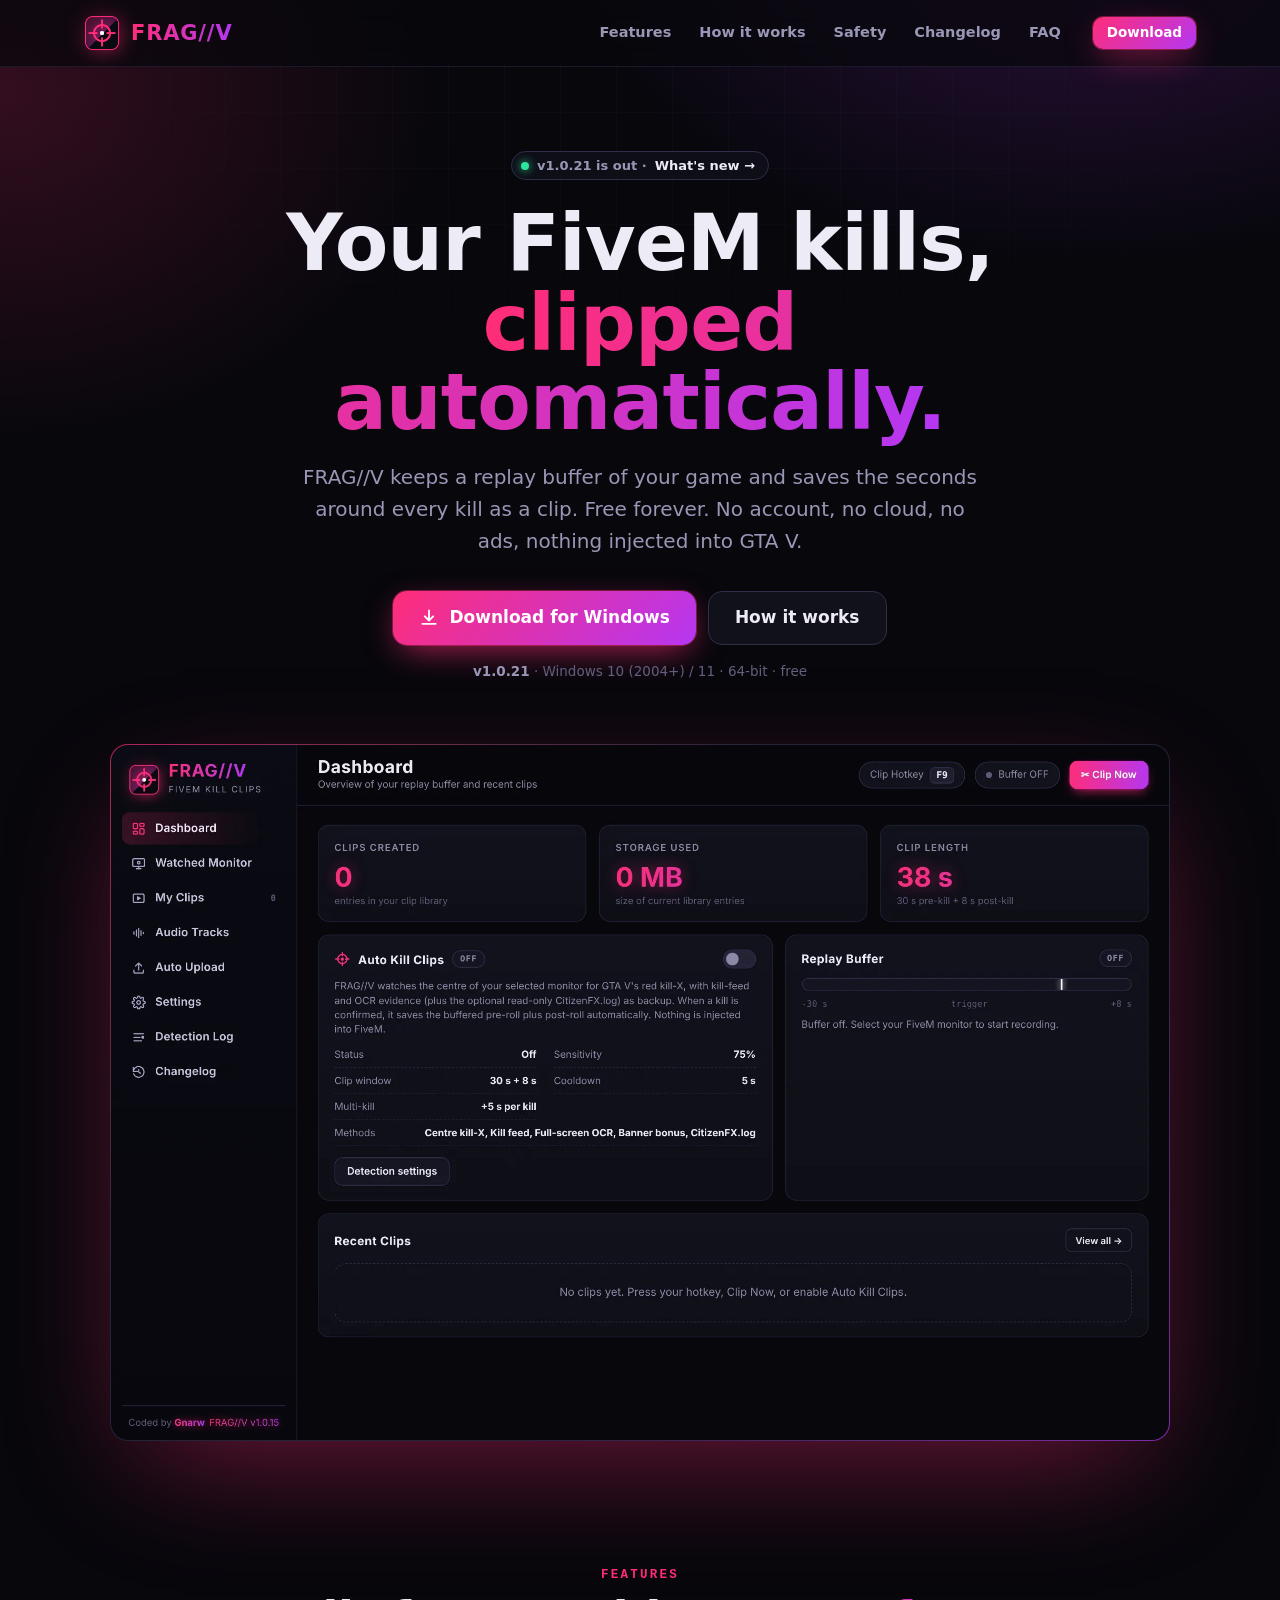
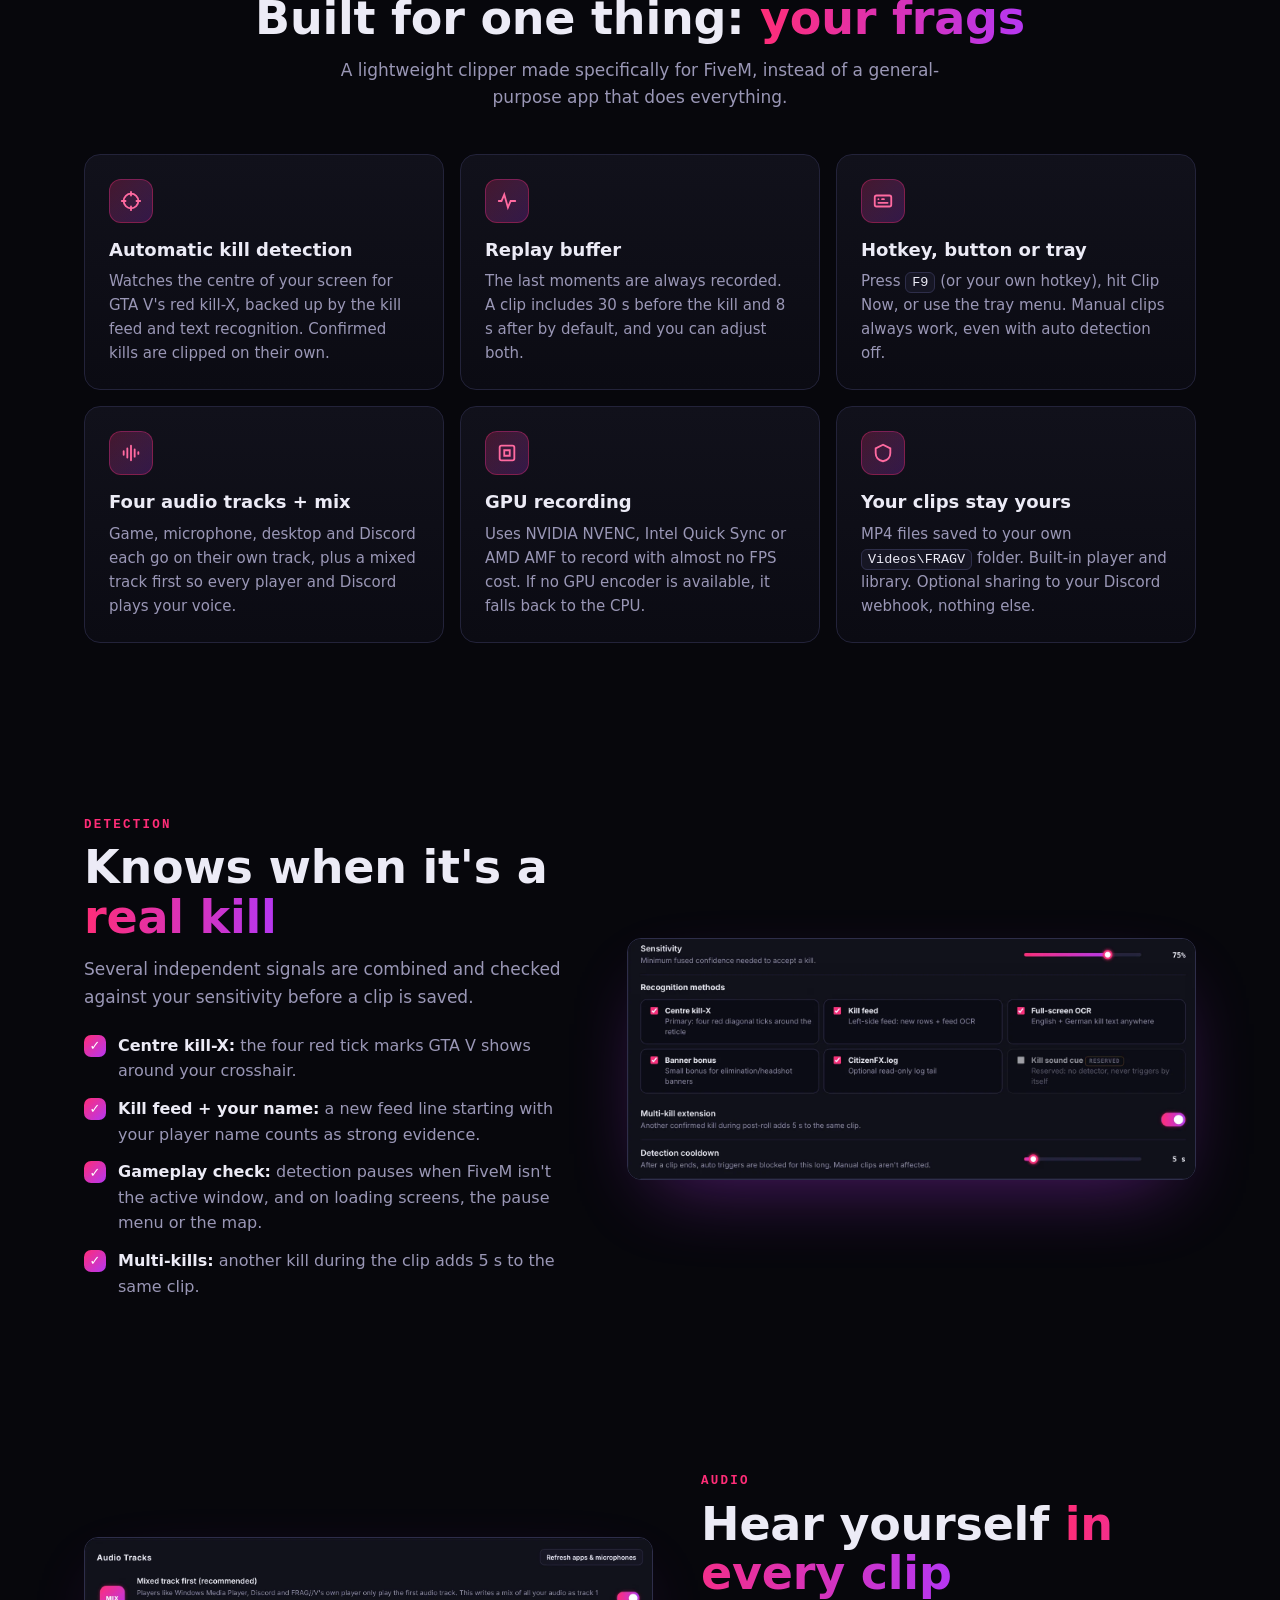
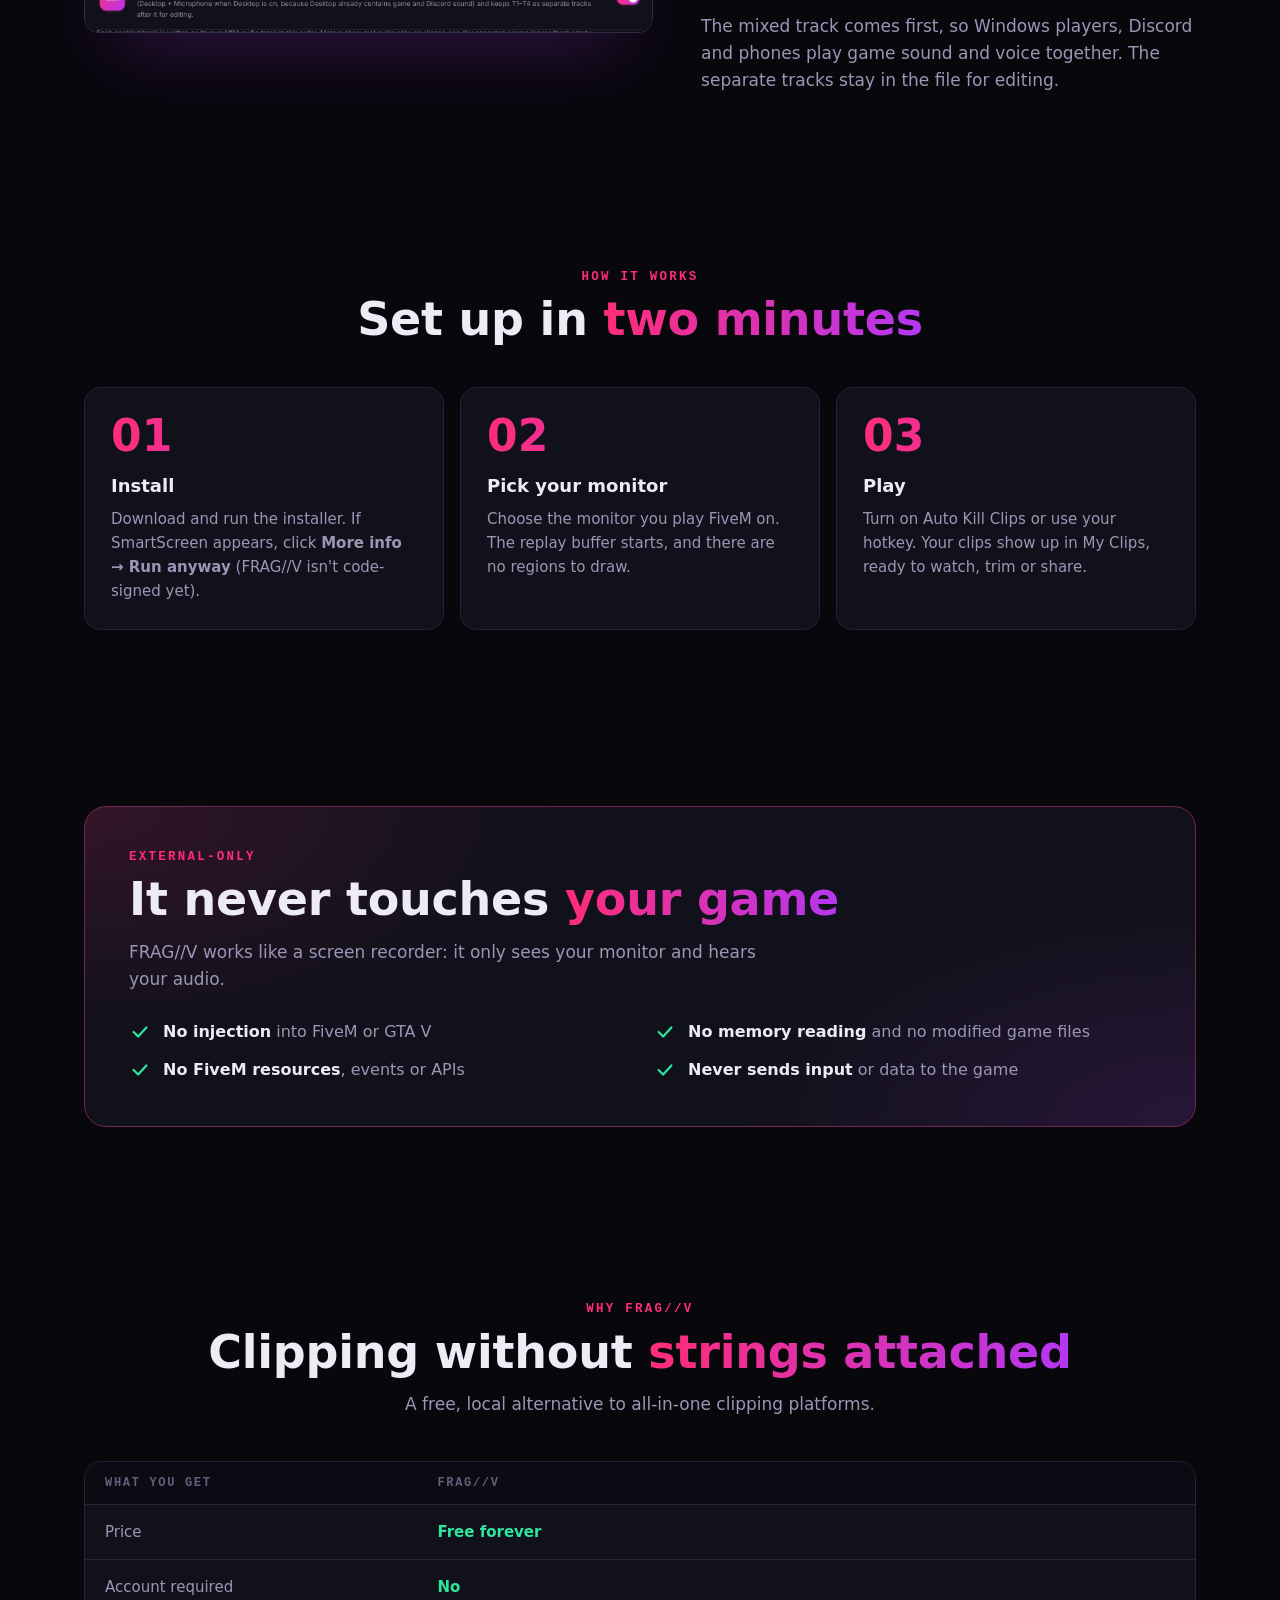
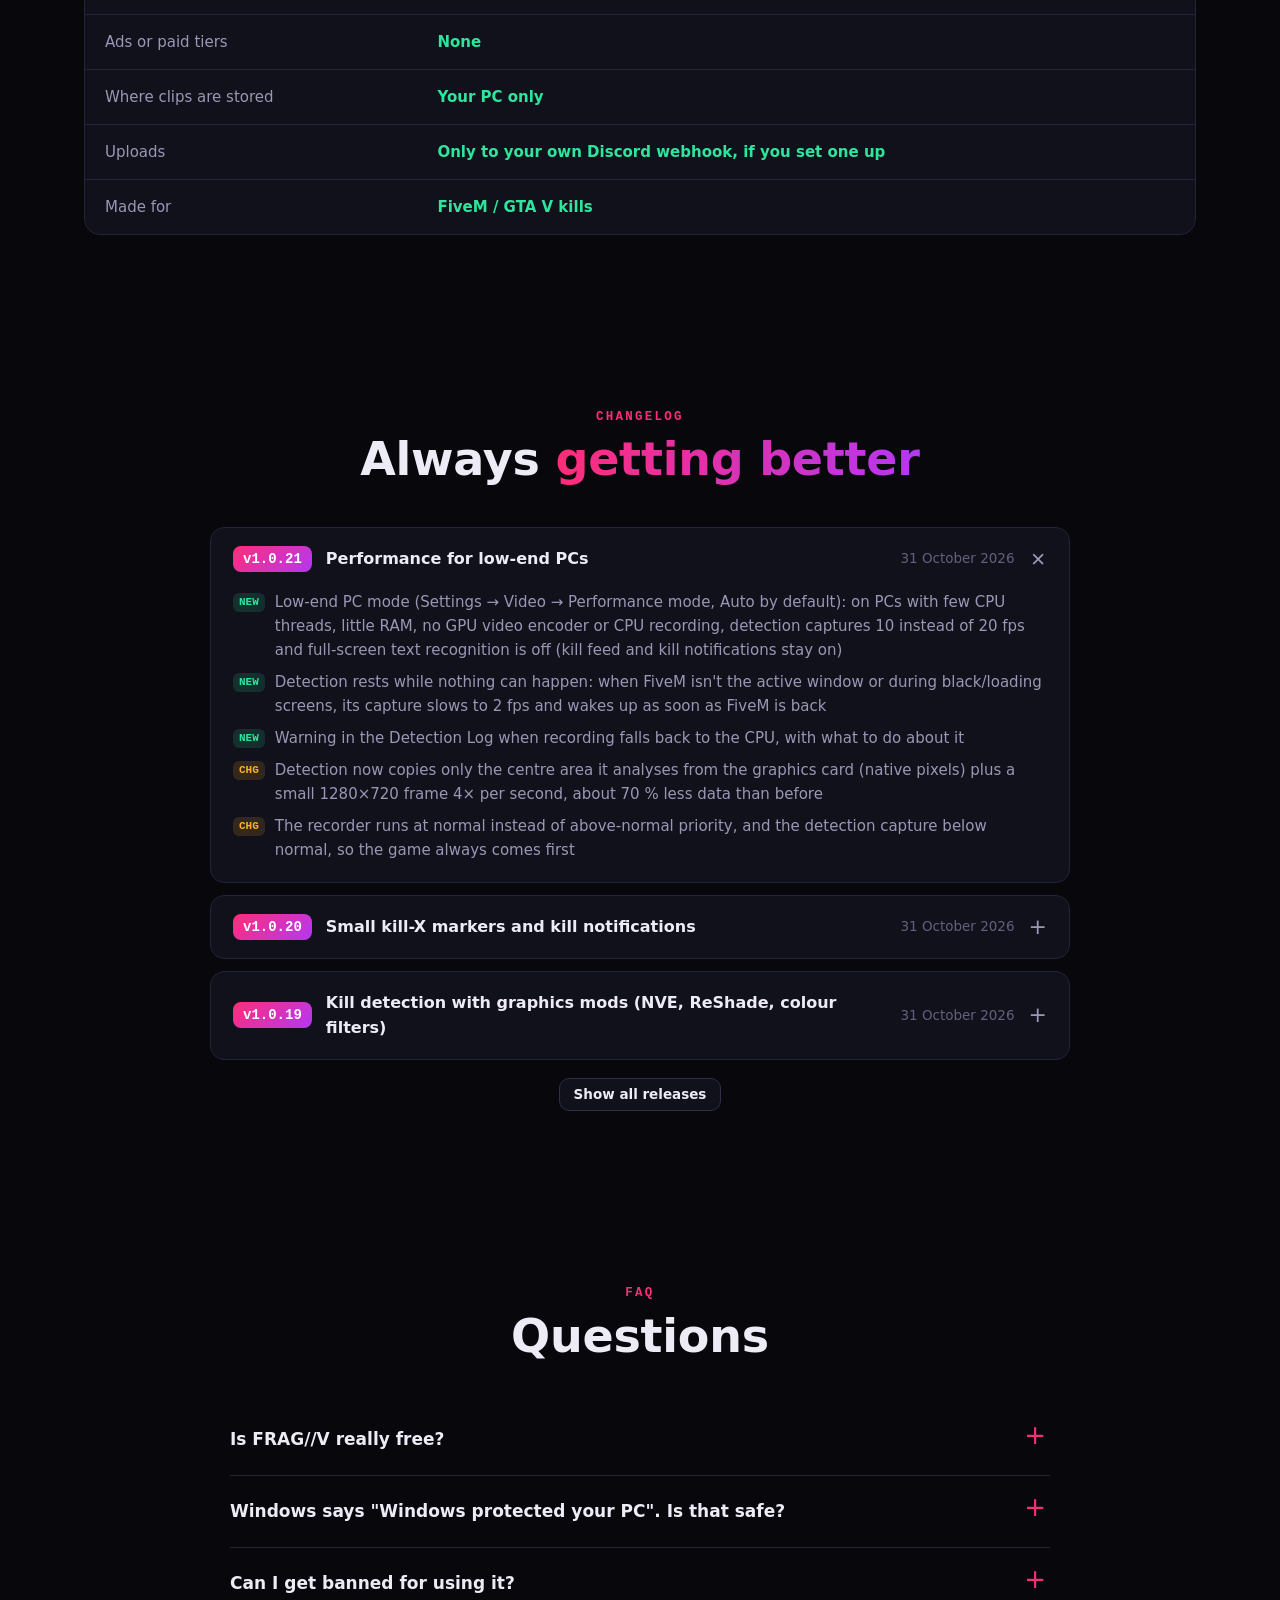
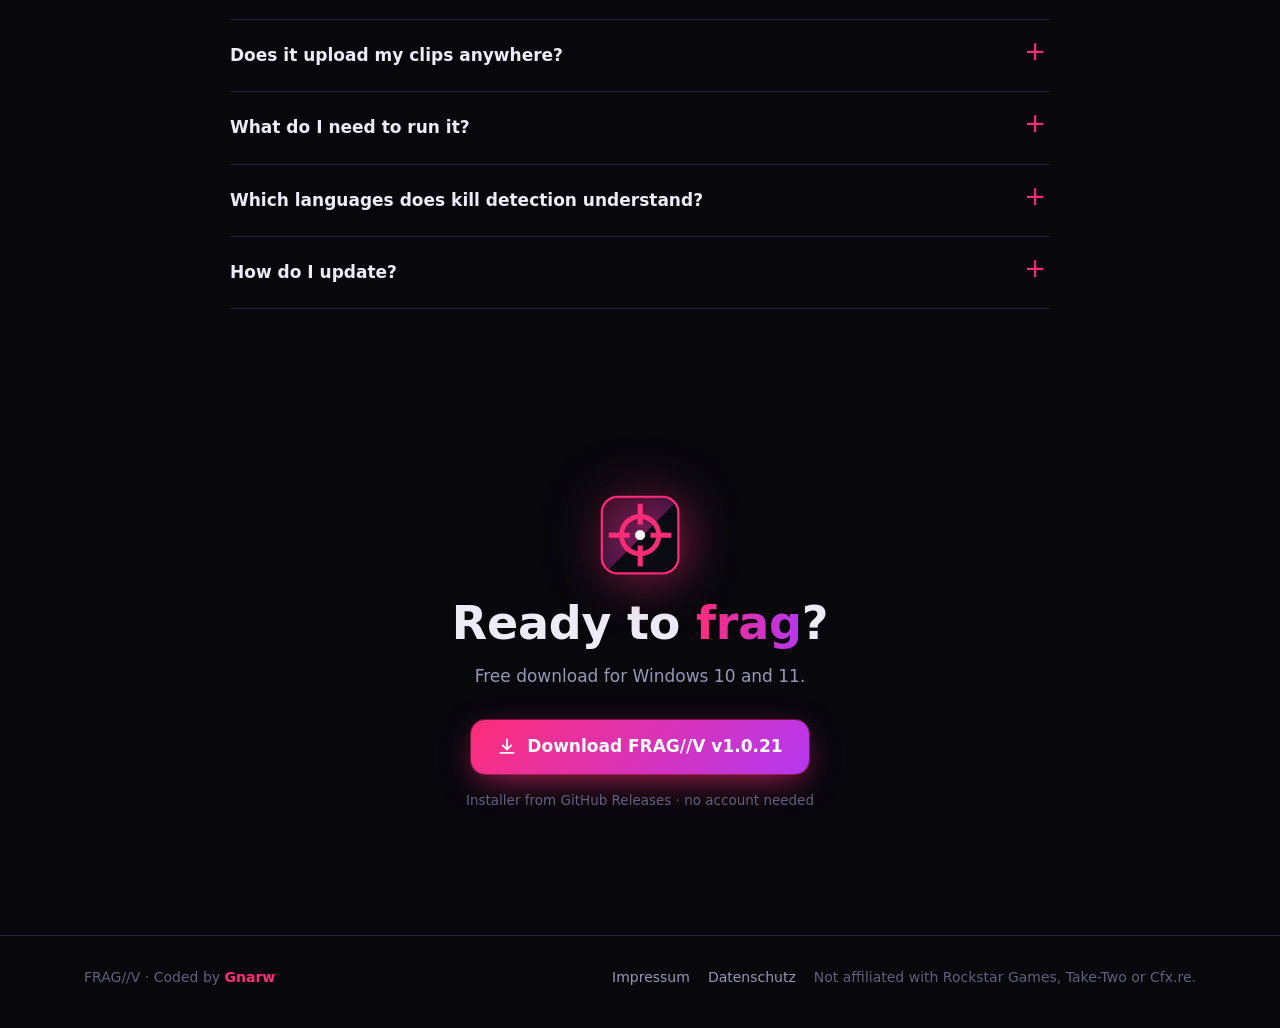
==== commit 90056318: "v1.0.21 Improved video encoding and kill detection, to reduce fps drops on lower end systems." ====
--- a/index.html
+++ b/index.html
@@ -32,7 +32,7 @@
 <main>
   <section class="hero">
     <div class="wrap">
-      <span class="pill"><i></i>v1.0.20 is out · <a href="#changelog">What's new →</a></span>
+      <span class="pill"><i></i>v1.0.21 is out · <a href="#changelog">What's new →</a></span>
       <h1>Your FiveM kills,<br><span class="grad">clipped automatically.</span></h1>
       <p class="lead">FRAG//V keeps a replay buffer of your game and saves the seconds around every kill as a clip. Free forever. No account, no cloud, no ads, nothing injected into GTA V.</p>
       <div class="cta">
@@ -42,7 +42,7 @@
         </a>
         <a class="btn big" href="#how">How it works</a>
       </div>
-      <p class="meta"><b>v1.0.20</b> · Windows 10 (2004+) / 11 · 64-bit · free</p>
+      <p class="meta"><b>v1.0.21</b> · Windows 10 (2004+) / 11 · 64-bit · free</p>
       <div class="shot reveal"><img src="img/app-dashboard.webp" alt="FRAG//V dashboard with auto kill clips, replay buffer and recent clips" width="2010" height="1320"></div>
     </div>
   </section>
@@ -180,7 +180,7 @@
       <p class="sub" style="margin:0 auto 30px">Free download for Windows 10 and 11.</p>
       <a class="btn big primary" href="#" data-dl>
         <svg viewBox="0 0 24 24" fill="none" stroke="currentColor" stroke-width="2.2" stroke-linecap="round" stroke-linejoin="round"><path d="M12 3v12m0 0-5-5m5 5 5-5M4 19h16"/></svg>
-        Download FRAG//V v1.0.20
+        Download FRAG//V v1.0.21
       </a>
       <p class="meta" id="dlNote">Installer from GitHub Releases · no account needed</p>
     </div>
@@ -200,7 +200,7 @@
 <script src="config.js"></script>
 <script>
 const { GITHUB_OWNER, GITHUB_REPO } = window.FRAGV_CONFIG;
-const CHANGELOG = [{"v":"1.0.20","t":"Small kill-X markers and kill notifications","d":"31 October 2026","items":["+ Magnified centre scan: a second, zoomed-in analysis of the crosshair area finds small, server-specific kill-X markers (about 3× smaller than GTA's), also next to a blood splash","+ Tolerant red: darker, washed-out kill-X reds (graphics mods, bloom, thin lines) are recognised; brick walls, skin, red cars, neon stripes, circles and plus signs still don't trigger","+ Kill notifications: a new green notification on the left is spotted within 0.2 s and read at once from an enlarged crop; \"Du hast [Name | ID] getötet\" / \"You killed …\" is strong kill evidence on its own","+ Death notifications: a new red \"Du wurdest von [Name | ID] getötet\" / \"You were killed by …\" message holds auto clips for 4 s","/ Kill messages are recognised even when they wrap onto two lines or OCR misreads letters (e.g. \"Du host … getdtet\")","/ Kill messages count as strong evidence for the gunfire check (like your name in the kill feed)","/ The background detection feed captures at up to 1600 px for the sharper magnified scan; the post-check uses both scans"]},{"v":"1.0.19","t":"Kill detection with graphics mods (NVE, ReShade, colour filters)","d":"31 October 2026","items":["+ Kill-X colour learning: make one kill and press your clip hotkey, and FRAG//V finds the kill-X in that clip and learns its colour; it then looks for that colour as well as standard red","+ Kills confirmed by the kill feed without a visible kill-X also teach the colour automatically","+ Red-heavy scenes: red signs, red lighting and colour grading behind the crosshair are filtered out, so a kill-X on top of them is still found","+ Settings → Kill Detection: \"Kill-X colour (graphics mods)\" with the learned colour, a Reset button and an on/off toggle","/ The post-check of saved clips uses the same colour handling as live detection","/ Training samples record the learned kill-X colour"]},{"v":"1.0.18","t":"Performance: lighter detection, no FPS drop when saving","d":"30 October 2026","items":["+ Fast save: clips from the native recorder are saved without re-encoding the video (stream copy), so saving no longer costs GPU/CPU while you play; the clip may start up to 2 s earlier","+ Settings → Video: \"Fast save\" toggle (on by default; off = exact frame-accurate cut, re-encoded)","/ Clip saving, Discord copies and post-checks run at below-normal priority with limited threads, so the game keeps its CPU time","/ Text recognition (the heaviest detector) only runs around action: gunfire, a kill-X candidate or new kill-feed rows, plus a slow check every 8 s","/ Kill-X detector skips frames without red near the crosshair after a quick check of the centre instead of analysing the whole crop","/ Background detection feed runs at 20 fps instead of 30","/ The window's own screen capture drops to 2 fps while FRAG//V is hidden or not on Watched Monitor (native recorder)","/ Waiting for FiveM / Discord audio checks the process list every 5 s instead of every 1.4 s; audio meters only update on the Audio Tracks page"]},{"v":"1.0.17","t":"Auto detection works minimized and in the background","d":"30 October 2026","items":["+ Background-safe detection feed: detection now gets its own DXGI capture of your monitor (bundled FFmpeg), independent of the FRAG//V window","+ Settings → Kill Detection: \"Background-safe detection\" toggle (on by default)","+ Watched Monitor and Dashboard show which detection input is used and its frame rate","+ Detection Log warns when auto detection stops receiving frames","/ Auto detection keeps working while FRAG//V is minimized, in the tray or behind FiveM (single-monitor setups)","/ Clip thumbnails and training snapshots also come from the background feed, so they no longer freeze while the window is hidden","/ The feed restarts by itself after display mode changes or fullscreen switches"]},{"v":"1.0.16","t":"Gunfire check, \"maybe\" clips, post-check & accuracy","d":"30 October 2026","items":["+ Gunfire detection: FRAG//V listens to the FiveM audio for shots; kill evidence with no gunfire nearby is held (your name in the kill feed still counts for melee and vehicle kills)","+ \"Maybe\" clips: likely but uncertain kills are saved with a MAYBE tag; keep or discard them in My Clips, the rest are deleted automatically after 6 h, 24 h or 3 days","+ Post-check: every saved auto clip is analysed again around the kill and marked VERIFIED or UNSURE; verified \"maybe\" clips become normal clips","+ Detection Accuracy card on the Dashboard: precision, kills caught, post-check results and maybe-clip stats from your ✓/✗ feedback","+ Watched Monitor shows the gunfire gate status and when the last shot was heard","+ \"Maybe\" filter in My Clips","+ Settings: Require gunfire for auto clips, \"Maybe\" clips with auto-delete time","/ Labelling a \"maybe\" clip trains the detector the same way as ✓ / ✗ feedback"]},{"v":"1.0.15","t":"Smarter kill detection: gameplay gates, your name, feedback","d":"30 October 2026","items":["+ Detection only runs while FiveM / GTA V is the active window (setting, on by default)","+ Black and loading screens pause detection; pause menu, big map and cutscenes (HUD/minimap gone) pause text detection while the kill-X keeps watching","+ Watched Monitor chip and dashboard Status show whether detection is live or paused, and why","+ \"Your player name\" setting: a new kill-feed line starting with your name is strong kill evidence; your name as the victim holds auto clips for 4 s","+ ✓ Yes / ✗ No feedback on auto and manual clips (cards and player)","+ Training samples: every auto kill and manual clip saves the last 3 s of centre crops, a frame and the evidence scores, plus a settings toggle, stats and Open folder button","+ Developer tools: scripts/calibrate-clips.js replays clips through the kill-X detector; scripts/test-gate.js replays them through the gameplay gate","/ False multi-kill clips fixed at the root: full-screen OCR was reading kill words from other windows (e.g. a console) while FiveM wasn't in front","/ Kill fusion adds +18 when your name is in the feed alongside other evidence"]},{"v":"1.0.14","t":"Mixed audio track, clip resolution & playback fixes","d":"28 October 2026","items":["+ Mix (All Audio) as track 1 so voice and game sound play everywhere; T1–T4 stay as separate tracks after it","+ Audio Tracks toggle \"Mixed track first\" (on by default)","+ MIX badge on clip cards that contain the mixed track","+ Detection Log lists every native encoder candidate that was rejected and why","/ Clips are always saved at the selected resolution; a 1440p monitor no longer leaks into 1080p clips","/ Native recorder tries D3D11 scaling without a forced format and a CPU-scaled NVENC path before falling back to native size","/ Built-in player streams clips straight from disk and pauses the hidden live preview, so playback is smooth","/ Discord copies reuse the mixed track instead of mixing the separate tracks again","/ Version label in the sidebar footer uses the accent colour","/ Changelog entries are grouped as Added, Changed, Removed"]},{"v":"1.0.13","t":"Center red kill-X recognition rebuild","d":"27 October 2026","items":["+ Subtle neon glow pulse on accent buttons and an animated logo when hovering the sidebar brand","+ Rebuilt centre red kill-X detector scoring four diagonal tick arms (NW, NE, SW, SE) separately","+ Candidate centres from the white reticle dot, a frame-centre grid, the red centroid and the red bounding box","+ Radius search at 4.5–19.5% of the 192 px crop plus radii estimated from the nearby red bounding box","+ Perpendicular probing for widened GTA ticks that are not one-pixel diagonals","+ Penalties for cardinal-direction red, red in the centre, solid red regions, arm imbalance and off-centre candidates","+ Two-frame early trigger while the X is still visible, with disarm until three clear frames","+ Static scenery/HUD rejection after 1.4 s and near-miss logging at most once every 15 s","/ New FRAG//V logo in the app, tray, taskbar, installer, uninstaller and shortcuts","/ \"Gnarw\" credit shown in the accent colour; sidebar tab labels are brighter and easier to read","/ Watched Monitor preview now fits the window height instead of filling the full width","/ Audio Tracks rebuilt as a symmetrical grid that reflows cleanly when the window is narrow","/ In-Game and Discord capture use the real loopback-capture API and recognise FiveM_bXXXX_GTAProcess.exe","/ Discord uploads attach a mixed-audio copy fitted to the server limit (24 MB, then 10 MB) and report message-only posts honestly","/ Detection Log labels now list arm coverage in NW/NE/SW/SE order","/ A clear centre red X (peak ≥ 80) now confirms without kill-feed or CitizenFX.log corroboration","- Silent per-app tracks are no longer written (they made clips sound mute in players that only play track 1)","- Removed 22.5° intermediate directions as negative controls (they hit the wide outer ends of real ticks)"]},{"v":"1.0.12","t":"Native DXGI GPU recording","d":"18 October 2026","items":["+ Native Windows Desktop Duplication recorder (FFmpeg ddagrab) in the main process","+ D3D11 scaling with NVENC, QuickSync, AMF, Media Foundation and libx264 encoder fallbacks","+ 2-second MPEG-TS segments, 150-second retention and protection for in-progress clips","+ Automatic fallback to the WebCodecs recorder when every native candidate fails","/ Bundled modern FFmpeg with ddagrab, scale_d3d11, NVENC, QuickSync, AMF and Media Foundation","/ Preview and detection capped to 1280×720 at 30 FPS while native recording is active","- Removed the old @ffmpeg-installer/win32-x64 4.1.0 binary"]},{"v":"1.0.11","t":"Validated clip assembly","d":"9 October 2026","items":["+ Clip validation: size, encoded frames, video stream, readable packets, start/middle/late decode and timeline length","+ MPEG-TS normalisation retry with black/silent replacement for undecodable segments","+ Player warning when a saved file has no playable video track","/ Legacy Chromium MP4 segments decoded with -auto_convert 0 so video is no longer silently dropped","/ Final MP4s carry BT.709 TV-range colour metadata and fast-start"]},{"v":"1.0.10","t":"Per-app audio","d":"30 September 2026","items":["+ WASAPI process-loopback capture for In-Game (FiveM) and Discord tracks","+ Process-tree resolution that prefers GTA5.exe / FiveM_GTAProcess.exe and follows restarts","+ 120-second PCM ring with exact silence for missing intervals","/ FiveM and Discord meters now move independently from their own captures","- Removed the Desktop-audio copy that stood in for In-Game audio"]},{"v":"1.0.9","t":"CitizenFX.log & German OCR","d":"21 September 2026","items":["+ Optional read-only CitizenFX.log watcher (citizenlog method)","+ German OCR model and default German keywords, including “du hast [name] getötet”","+ [name], [player] and [spieler] wildcards and diacritic-folded matching","/ Naked onPlayerKilled lines are classified as ambiguous, not as your kill"]},{"v":"1.0.8","t":"Evidence fusion","d":"12 September 2026","items":["+ 3.5-second evidence window fusing marker, kill-feed, OCR and log evidence","+ OCR phrases must reappear on a later scan before they count","/ Sensitivity now applies to the fused confidence","- Removed the single-frame red-pixel trigger"]},{"v":"1.0.7","t":"WebCodecs recorder","d":"3 September 2026","items":["+ WebCodecs H.264 recorder with a frame pump and mp4-muxer segments","+ Encoder backpressure and automatic capture step-down below 72% of target FPS","/ MediaRecorder kept as the last fallback"]},{"v":"1.0.6","t":"Background recording","d":"25 August 2026","items":["+ Tray icon with Open, Clip Now and Quit; closing the window hides to the tray","+ Power-save blocker while capture is active","/ Background throttling disabled at every layer","/ Detection reads cloned capture-track frames instead of the preview video"]},{"v":"1.0.5","t":"Library tools","d":"16 August 2026","items":["+ Multi-select, Select All for visible clips and a neon bulk-delete button","+ Search, filters, sorting and a local storage bar","/ Custom clip player with seek, volume and Escape to close"]},{"v":"1.0.4","t":"Auto Upload","d":"7 August 2026","items":["+ Discord webhook delivery and Send Test","+ Instagram and TikTok targets, clearly labelled as simulated","+ Per-platform upload progress and uploaded badges"]},{"v":"1.0.3","t":"Four audio tracks","d":"29 July 2026","items":["+ Separate In-Game, Microphone, Desktop and Discord MP4 audio tracks with titles and handler names","+ Raw microphone capture without echo cancellation, noise suppression or automatic gain","/ Choosing a microphone in Audio Tracks connects it immediately"]},{"v":"1.0.2","t":"Hotkey & clip timing","d":"20 July 2026","items":["+ Rebindable global clip hotkey (default F9) with 800 ms debounce","+ Multi-kill extension and detection cooldown","/ Pre-kill range 10–60 s and post-kill range 5–15 s"]},{"v":"1.0.1","t":"Clean start","d":"11 July 2026","items":["/ Automatic kill clipping now starts disabled","/ Monitor selection replaces manual region marking","- Removed demo feed, sample clips, simulated kills and fake meter animation"]},{"v":"1.0.0","t":"First release","d":"2 July 2026","items":["+ Monitor replay buffer with Clip Now and MP4 assembly","+ Dashboard, Watched Monitor, My Clips and Settings","+ Neon appearance presets with adjustable glow"]}];
+const CHANGELOG = [{"v":"1.0.21","t":"Performance for low-end PCs","d":"31 October 2026","items":["+ Low-end PC mode (Settings → Video → Performance mode, Auto by default): on PCs with few CPU threads, little RAM, no GPU video encoder or CPU recording, detection captures 10 instead of 20 fps and full-screen text recognition is off (kill feed and kill notifications stay on)","+ Detection rests while nothing can happen: when FiveM isn't the active window or during black/loading screens, its capture slows to 2 fps and wakes up as soon as FiveM is back","+ Warning in the Detection Log when recording falls back to the CPU, with what to do about it","/ Detection now copies only the centre area it analyses from the graphics card (native pixels) plus a small 1280×720 frame 4× per second, about 70 % less data than before","/ The recorder runs at normal instead of above-normal priority, and the detection capture below normal, so the game always comes first"]},{"v":"1.0.20","t":"Small kill-X markers and kill notifications","d":"31 October 2026","items":["+ Magnified centre scan: a second, zoomed-in analysis of the crosshair area finds small, server-specific kill-X markers (about 3× smaller than GTA's), also next to a blood splash","+ Tolerant red: darker, washed-out kill-X reds (graphics mods, bloom, thin lines) are recognised; brick walls, skin, red cars, neon stripes, circles and plus signs still don't trigger","+ Kill notifications: a new green notification on the left is spotted within 0.2 s and read at once from an enlarged crop; \"Du hast [Name | ID] getötet\" / \"You killed …\" is strong kill evidence on its own","+ Death notifications: a new red \"Du wurdest von [Name | ID] getötet\" / \"You were killed by …\" message holds auto clips for 4 s","/ Kill messages are recognised even when they wrap onto two lines or OCR misreads letters (e.g. \"Du host … getdtet\")","/ Kill messages count as strong evidence for the gunfire check (like your name in the kill feed)","/ The background detection feed captures at up to 1600 px for the sharper magnified scan; the post-check uses both scans"]},{"v":"1.0.19","t":"Kill detection with graphics mods (NVE, ReShade, colour filters)","d":"31 October 2026","items":["+ Kill-X colour learning: make one kill and press your clip hotkey, and FRAG//V finds the kill-X in that clip and learns its colour; it then looks for that colour as well as standard red","+ Kills confirmed by the kill feed without a visible kill-X also teach the colour automatically","+ Red-heavy scenes: red signs, red lighting and colour grading behind the crosshair are filtered out, so a kill-X on top of them is still found","+ Settings → Kill Detection: \"Kill-X colour (graphics mods)\" with the learned colour, a Reset button and an on/off toggle","/ The post-check of saved clips uses the same colour handling as live detection","/ Training samples record the learned kill-X colour"]},{"v":"1.0.18","t":"Performance: lighter detection, no FPS drop when saving","d":"30 October 2026","items":["+ Fast save: clips from the native recorder are saved without re-encoding the video (stream copy), so saving no longer costs GPU/CPU while you play; the clip may start up to 2 s earlier","+ Settings → Video: \"Fast save\" toggle (on by default; off = exact frame-accurate cut, re-encoded)","/ Clip saving, Discord copies and post-checks run at below-normal priority with limited threads, so the game keeps its CPU time","/ Text recognition (the heaviest detector) only runs around action: gunfire, a kill-X candidate or new kill-feed rows, plus a slow check every 8 s","/ Kill-X detector skips frames without red near the crosshair after a quick check of the centre instead of analysing the whole crop","/ Background detection feed runs at 20 fps instead of 30","/ The window's own screen capture drops to 2 fps while FRAG//V is hidden or not on Watched Monitor (native recorder)","/ Waiting for FiveM / Discord audio checks the process list every 5 s instead of every 1.4 s; audio meters only update on the Audio Tracks page"]},{"v":"1.0.17","t":"Auto detection works minimized and in the background","d":"30 October 2026","items":["+ Background-safe detection feed: detection now gets its own DXGI capture of your monitor (bundled FFmpeg), independent of the FRAG//V window","+ Settings → Kill Detection: \"Background-safe detection\" toggle (on by default)","+ Watched Monitor and Dashboard show which detection input is used and its frame rate","+ Detection Log warns when auto detection stops receiving frames","/ Auto detection keeps working while FRAG//V is minimized, in the tray or behind FiveM (single-monitor setups)","/ Clip thumbnails and training snapshots also come from the background feed, so they no longer freeze while the window is hidden","/ The feed restarts by itself after display mode changes or fullscreen switches"]},{"v":"1.0.16","t":"Gunfire check, \"maybe\" clips, post-check & accuracy","d":"30 October 2026","items":["+ Gunfire detection: FRAG//V listens to the FiveM audio for shots; kill evidence with no gunfire nearby is held (your name in the kill feed still counts for melee and vehicle kills)","+ \"Maybe\" clips: likely but uncertain kills are saved with a MAYBE tag; keep or discard them in My Clips, the rest are deleted automatically after 6 h, 24 h or 3 days","+ Post-check: every saved auto clip is analysed again around the kill and marked VERIFIED or UNSURE; verified \"maybe\" clips become normal clips","+ Detection Accuracy card on the Dashboard: precision, kills caught, post-check results and maybe-clip stats from your ✓/✗ feedback","+ Watched Monitor shows the gunfire gate status and when the last shot was heard","+ \"Maybe\" filter in My Clips","+ Settings: Require gunfire for auto clips, \"Maybe\" clips with auto-delete time","/ Labelling a \"maybe\" clip trains the detector the same way as ✓ / ✗ feedback"]},{"v":"1.0.15","t":"Smarter kill detection: gameplay gates, your name, feedback","d":"30 October 2026","items":["+ Detection only runs while FiveM / GTA V is the active window (setting, on by default)","+ Black and loading screens pause detection; pause menu, big map and cutscenes (HUD/minimap gone) pause text detection while the kill-X keeps watching","+ Watched Monitor chip and dashboard Status show whether detection is live or paused, and why","+ \"Your player name\" setting: a new kill-feed line starting with your name is strong kill evidence; your name as the victim holds auto clips for 4 s","+ ✓ Yes / ✗ No feedback on auto and manual clips (cards and player)","+ Training samples: every auto kill and manual clip saves the last 3 s of centre crops, a frame and the evidence scores, plus a settings toggle, stats and Open folder button","+ Developer tools: scripts/calibrate-clips.js replays clips through the kill-X detector; scripts/test-gate.js replays them through the gameplay gate","/ False multi-kill clips fixed at the root: full-screen OCR was reading kill words from other windows (e.g. a console) while FiveM wasn't in front","/ Kill fusion adds +18 when your name is in the feed alongside other evidence"]},{"v":"1.0.14","t":"Mixed audio track, clip resolution & playback fixes","d":"28 October 2026","items":["+ Mix (All Audio) as track 1 so voice and game sound play everywhere; T1–T4 stay as separate tracks after it","+ Audio Tracks toggle \"Mixed track first\" (on by default)","+ MIX badge on clip cards that contain the mixed track","+ Detection Log lists every native encoder candidate that was rejected and why","/ Clips are always saved at the selected resolution; a 1440p monitor no longer leaks into 1080p clips","/ Native recorder tries D3D11 scaling without a forced format and a CPU-scaled NVENC path before falling back to native size","/ Built-in player streams clips straight from disk and pauses the hidden live preview, so playback is smooth","/ Discord copies reuse the mixed track instead of mixing the separate tracks again","/ Version label in the sidebar footer uses the accent colour","/ Changelog entries are grouped as Added, Changed, Removed"]},{"v":"1.0.13","t":"Center red kill-X recognition rebuild","d":"27 October 2026","items":["+ Subtle neon glow pulse on accent buttons and an animated logo when hovering the sidebar brand","+ Rebuilt centre red kill-X detector scoring four diagonal tick arms (NW, NE, SW, SE) separately","+ Candidate centres from the white reticle dot, a frame-centre grid, the red centroid and the red bounding box","+ Radius search at 4.5–19.5% of the 192 px crop plus radii estimated from the nearby red bounding box","+ Perpendicular probing for widened GTA ticks that are not one-pixel diagonals","+ Penalties for cardinal-direction red, red in the centre, solid red regions, arm imbalance and off-centre candidates","+ Two-frame early trigger while the X is still visible, with disarm until three clear frames","+ Static scenery/HUD rejection after 1.4 s and near-miss logging at most once every 15 s","/ New FRAG//V logo in the app, tray, taskbar, installer, uninstaller and shortcuts","/ \"Gnarw\" credit shown in the accent colour; sidebar tab labels are brighter and easier to read","/ Watched Monitor preview now fits the window height instead of filling the full width","/ Audio Tracks rebuilt as a symmetrical grid that reflows cleanly when the window is narrow","/ In-Game and Discord capture use the real loopback-capture API and recognise FiveM_bXXXX_GTAProcess.exe","/ Discord uploads attach a mixed-audio copy fitted to the server limit (24 MB, then 10 MB) and report message-only posts honestly","/ Detection Log labels now list arm coverage in NW/NE/SW/SE order","/ A clear centre red X (peak ≥ 80) now confirms without kill-feed or CitizenFX.log corroboration","- Silent per-app tracks are no longer written (they made clips sound mute in players that only play track 1)","- Removed 22.5° intermediate directions as negative controls (they hit the wide outer ends of real ticks)"]},{"v":"1.0.12","t":"Native DXGI GPU recording","d":"18 October 2026","items":["+ Native Windows Desktop Duplication recorder (FFmpeg ddagrab) in the main process","+ D3D11 scaling with NVENC, QuickSync, AMF, Media Foundation and libx264 encoder fallbacks","+ 2-second MPEG-TS segments, 150-second retention and protection for in-progress clips","+ Automatic fallback to the WebCodecs recorder when every native candidate fails","/ Bundled modern FFmpeg with ddagrab, scale_d3d11, NVENC, QuickSync, AMF and Media Foundation","/ Preview and detection capped to 1280×720 at 30 FPS while native recording is active","- Removed the old @ffmpeg-installer/win32-x64 4.1.0 binary"]},{"v":"1.0.11","t":"Validated clip assembly","d":"9 October 2026","items":["+ Clip validation: size, encoded frames, video stream, readable packets, start/middle/late decode and timeline length","+ MPEG-TS normalisation retry with black/silent replacement for undecodable segments","+ Player warning when a saved file has no playable video track","/ Legacy Chromium MP4 segments decoded with -auto_convert 0 so video is no longer silently dropped","/ Final MP4s carry BT.709 TV-range colour metadata and fast-start"]},{"v":"1.0.10","t":"Per-app audio","d":"30 September 2026","items":["+ WASAPI process-loopback capture for In-Game (FiveM) and Discord tracks","+ Process-tree resolution that prefers GTA5.exe / FiveM_GTAProcess.exe and follows restarts","+ 120-second PCM ring with exact silence for missing intervals","/ FiveM and Discord meters now move independently from their own captures","- Removed the Desktop-audio copy that stood in for In-Game audio"]},{"v":"1.0.9","t":"CitizenFX.log & German OCR","d":"21 September 2026","items":["+ Optional read-only CitizenFX.log watcher (citizenlog method)","+ German OCR model and default German keywords, including “du hast [name] getötet”","+ [name], [player] and [spieler] wildcards and diacritic-folded matching","/ Naked onPlayerKilled lines are classified as ambiguous, not as your kill"]},{"v":"1.0.8","t":"Evidence fusion","d":"12 September 2026","items":["+ 3.5-second evidence window fusing marker, kill-feed, OCR and log evidence","+ OCR phrases must reappear on a later scan before they count","/ Sensitivity now applies to the fused confidence","- Removed the single-frame red-pixel trigger"]},{"v":"1.0.7","t":"WebCodecs recorder","d":"3 September 2026","items":["+ WebCodecs H.264 recorder with a frame pump and mp4-muxer segments","+ Encoder backpressure and automatic capture step-down below 72% of target FPS","/ MediaRecorder kept as the last fallback"]},{"v":"1.0.6","t":"Background recording","d":"25 August 2026","items":["+ Tray icon with Open, Clip Now and Quit; closing the window hides to the tray","+ Power-save blocker while capture is active","/ Background throttling disabled at every layer","/ Detection reads cloned capture-track frames instead of the preview video"]},{"v":"1.0.5","t":"Library tools","d":"16 August 2026","items":["+ Multi-select, Select All for visible clips and a neon bulk-delete button","+ Search, filters, sorting and a local storage bar","/ Custom clip player with seek, volume and Escape to close"]},{"v":"1.0.4","t":"Auto Upload","d":"7 August 2026","items":["+ Discord webhook delivery and Send Test","+ Instagram and TikTok targets, clearly labelled as simulated","+ Per-platform upload progress and uploaded badges"]},{"v":"1.0.3","t":"Four audio tracks","d":"29 July 2026","items":["+ Separate In-Game, Microphone, Desktop and Discord MP4 audio tracks with titles and handler names","+ Raw microphone capture without echo cancellation, noise suppression or automatic gain","/ Choosing a microphone in Audio Tracks connects it immediately"]},{"v":"1.0.2","t":"Hotkey & clip timing","d":"20 July 2026","items":["+ Rebindable global clip hotkey (default F9) with 800 ms debounce","+ Multi-kill extension and detection cooldown","/ Pre-kill range 10–60 s and post-kill range 5–15 s"]},{"v":"1.0.1","t":"Clean start","d":"11 July 2026","items":["/ Automatic kill clipping now starts disabled","/ Monitor selection replaces manual region marking","- Removed demo feed, sample clips, simulated kills and fake meter animation"]},{"v":"1.0.0","t":"First release","d":"2 July 2026","items":["+ Monitor replay buffer with Clip Now and MP4 assembly","+ Dashboard, Watched Monitor, My Clips and Settings","+ Neon appearance presets with adjustable glow"]}];
 
 const releasesPage = `https://github.com/${GITHUB_OWNER}/${GITHUB_REPO}/releases/latest`;
 document.querySelectorAll('[data-dl]').forEach((a) => {
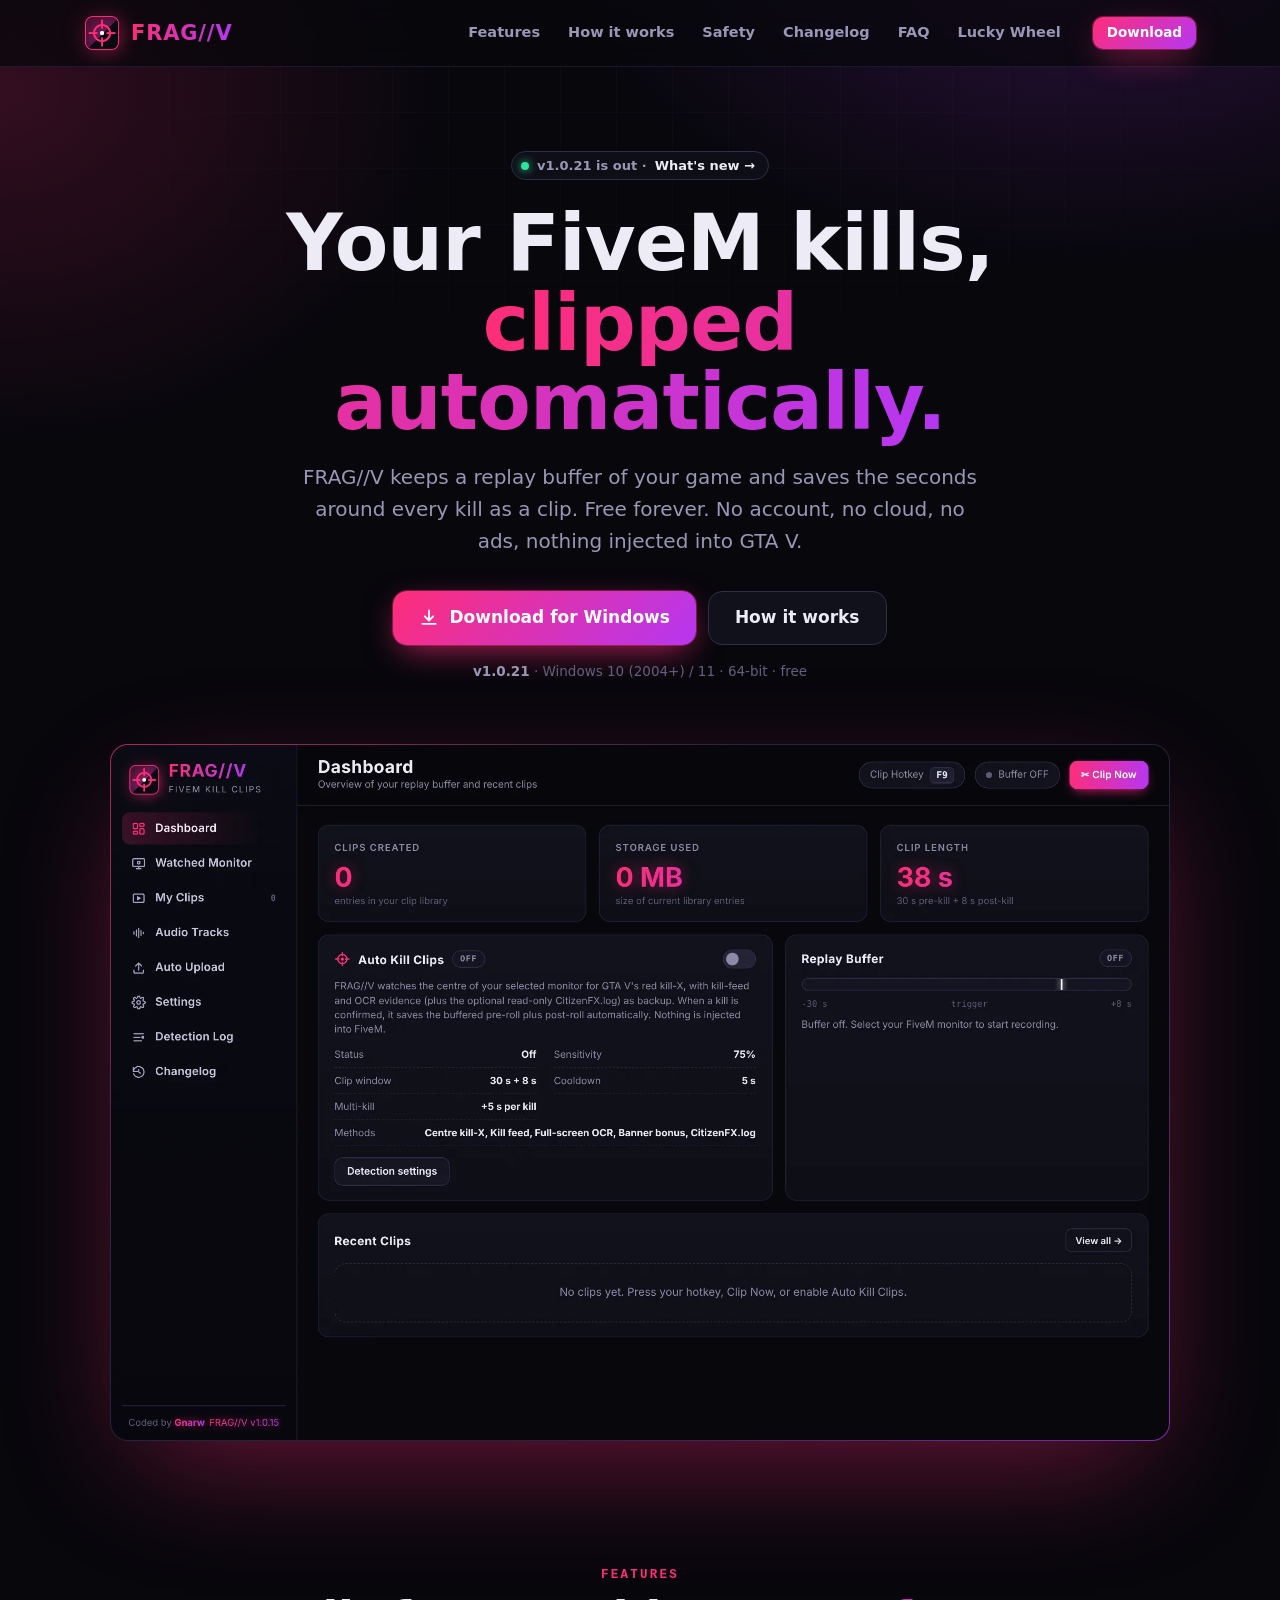
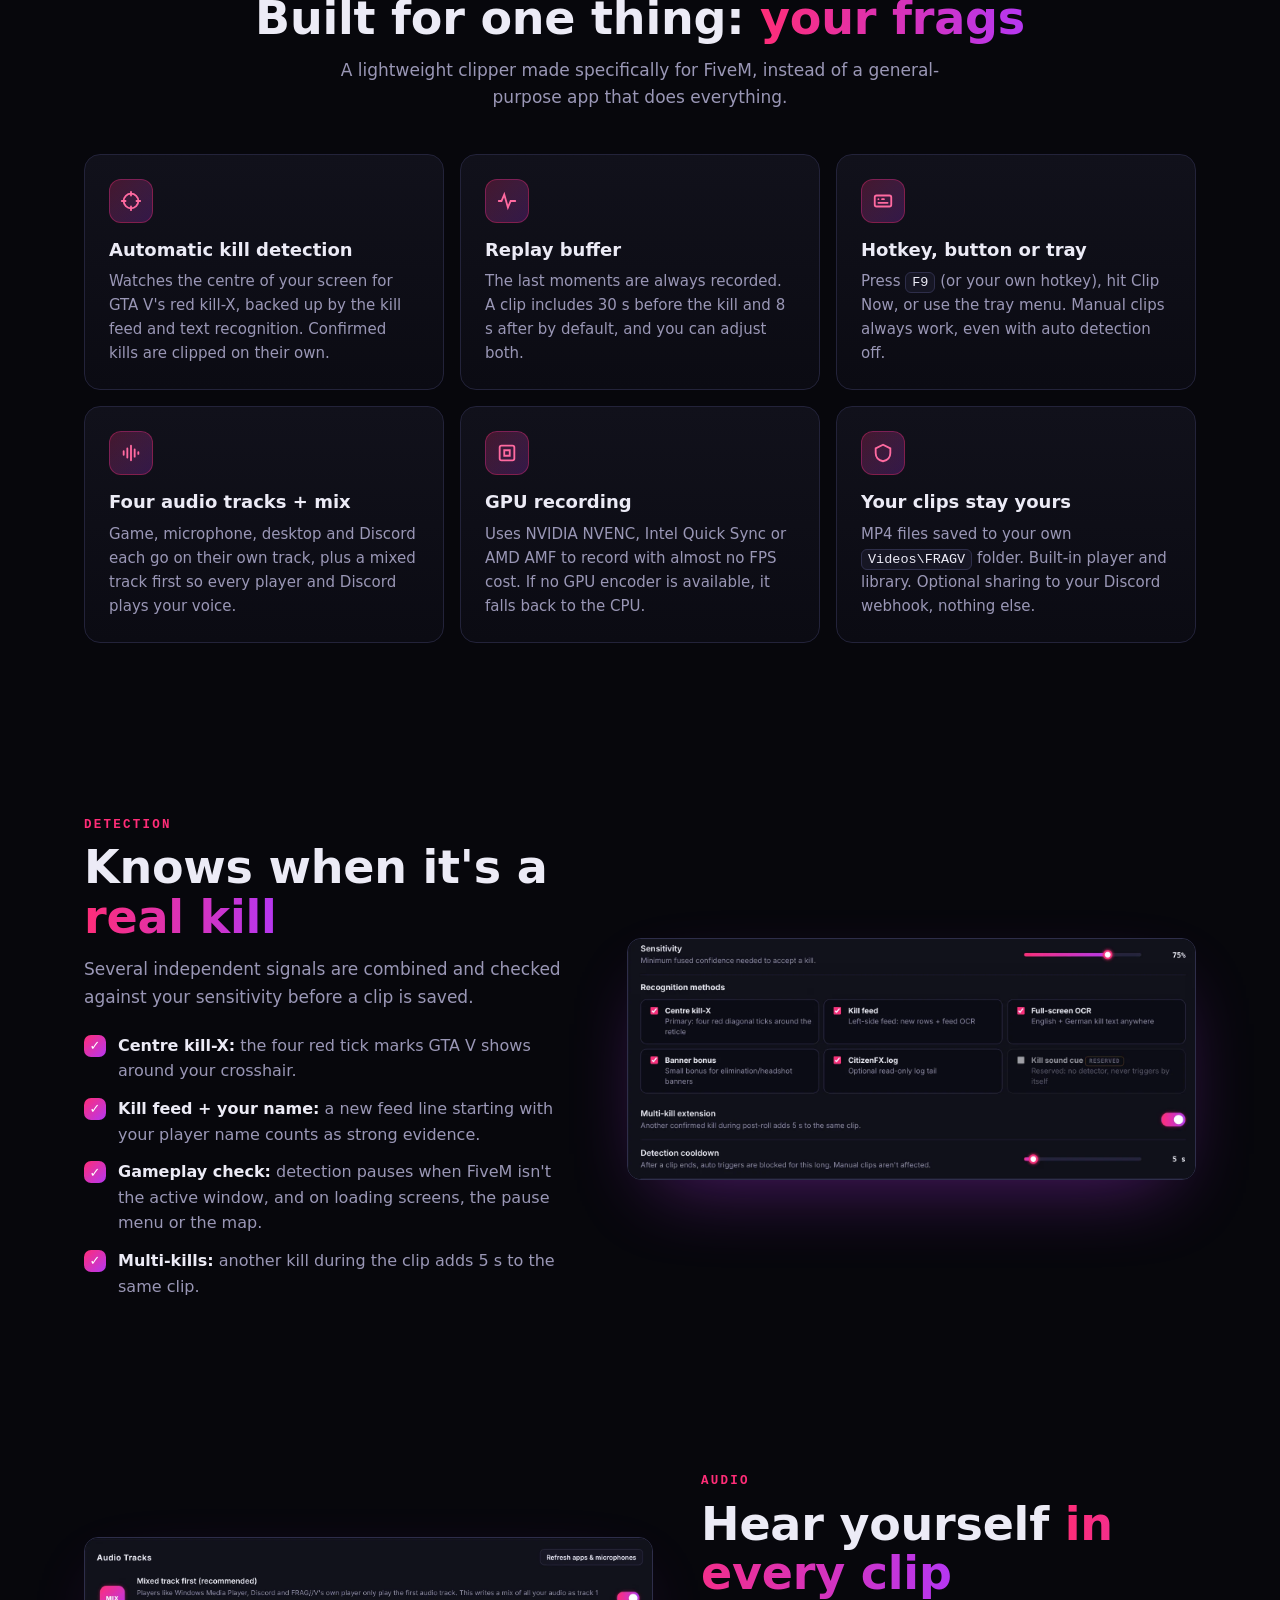
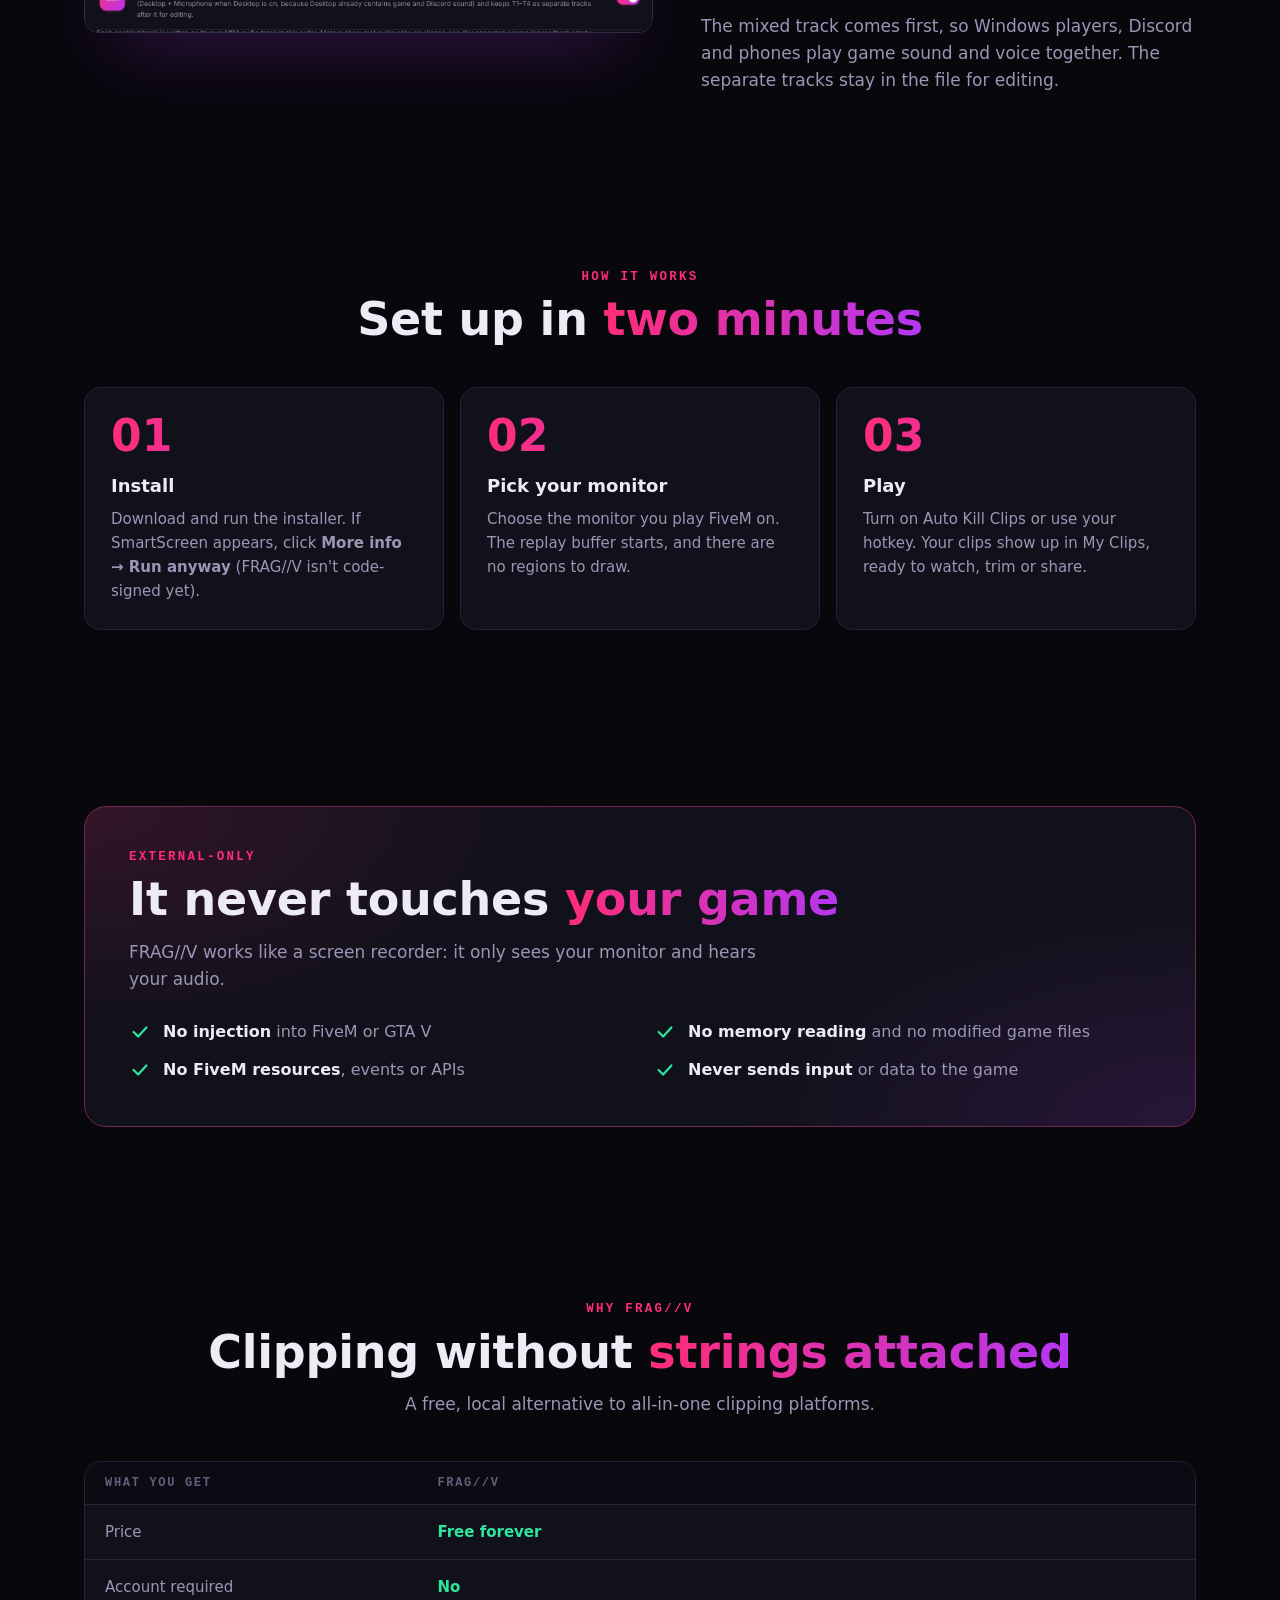
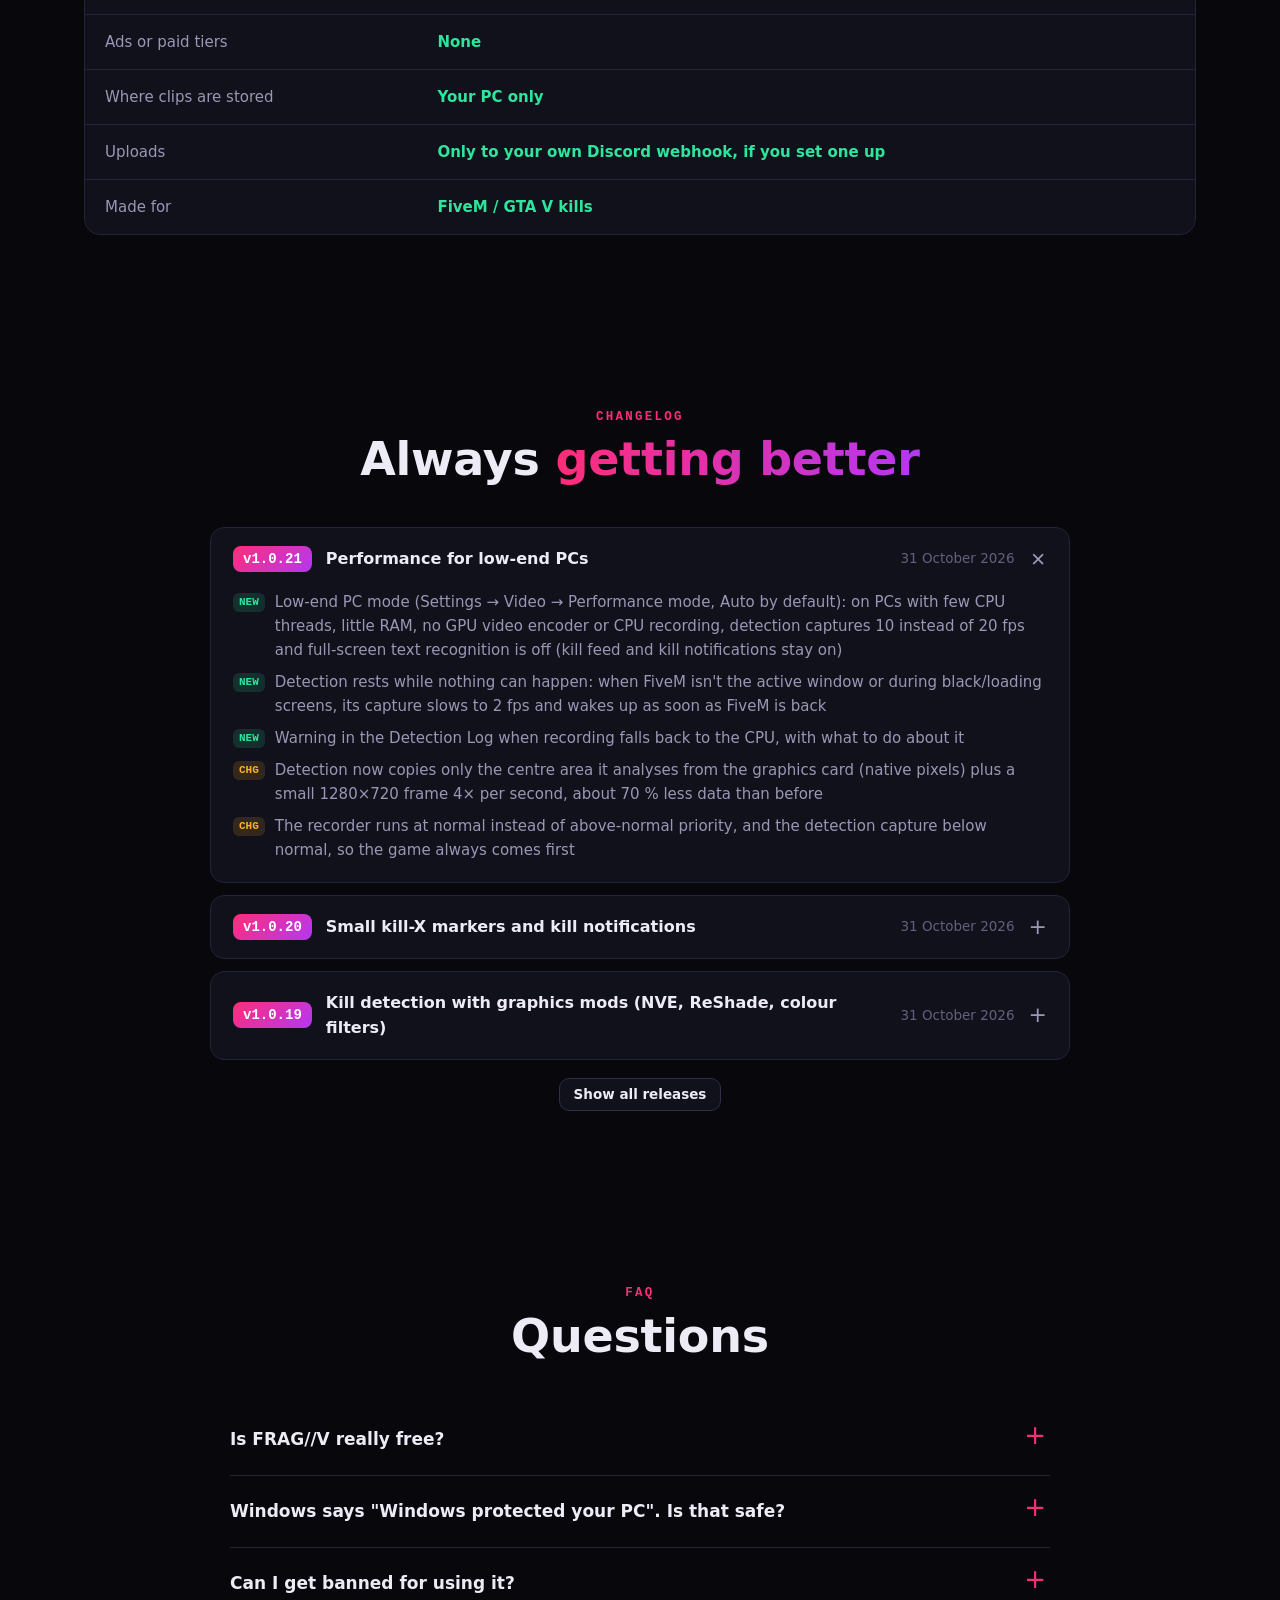
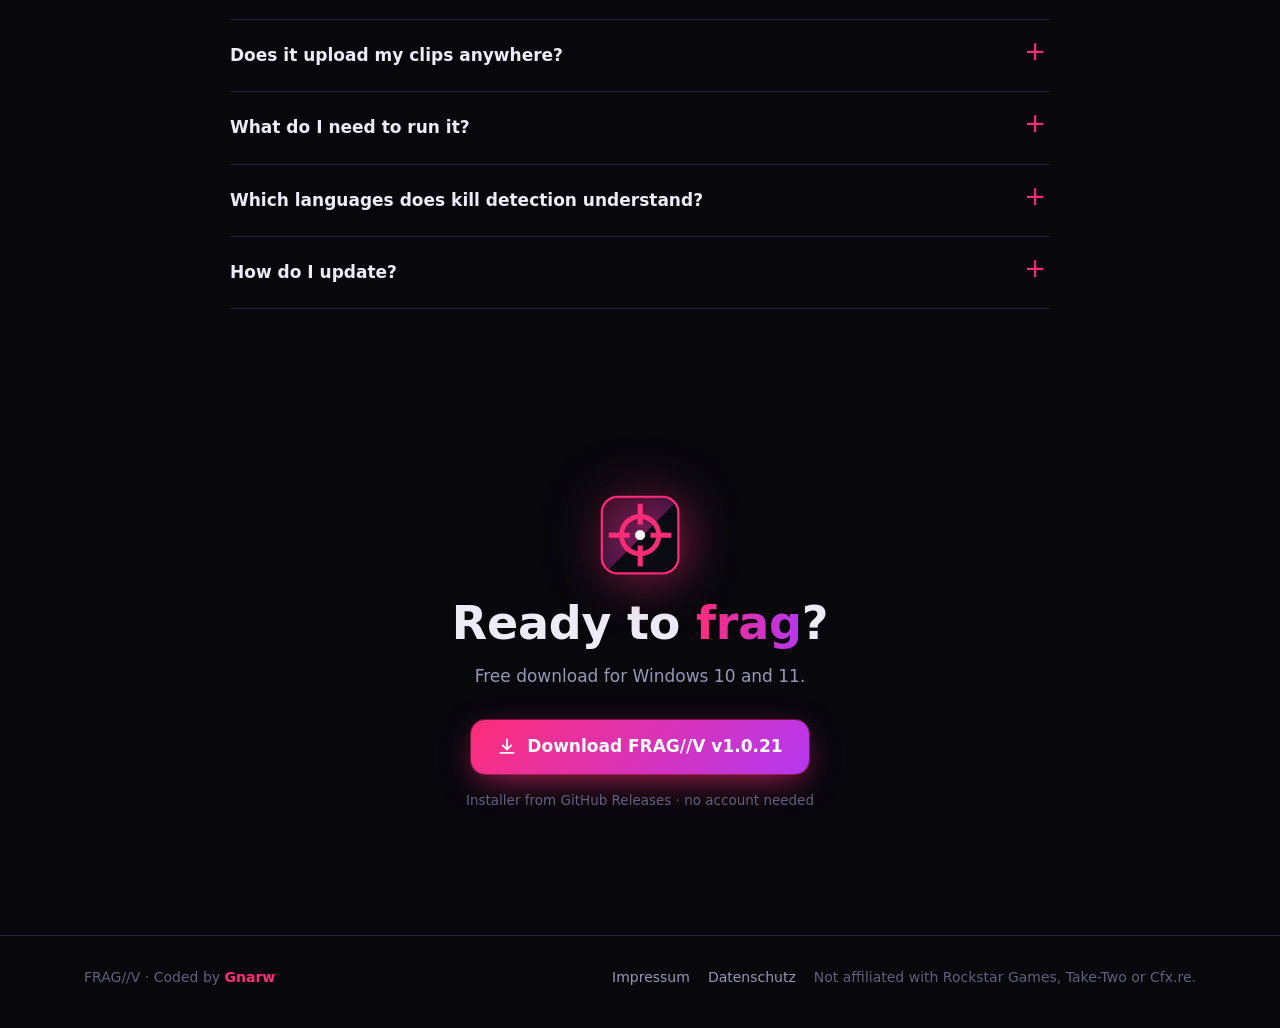
==== commit 42c1564e: "Lucky Wheel Added a Lucky Wheel for giveaways." ====
--- a/index.html
+++ b/index.html
@@ -24,6 +24,7 @@
       <a href="#safety">Safety</a>
       <a href="#changelog">Changelog</a>
       <a href="#faq">FAQ</a>
+      <a href="wheel">Lucky Wheel</a>
     </nav>
     <a class="btn sm primary dl" href="#" data-dl>Download</a>
   </div>
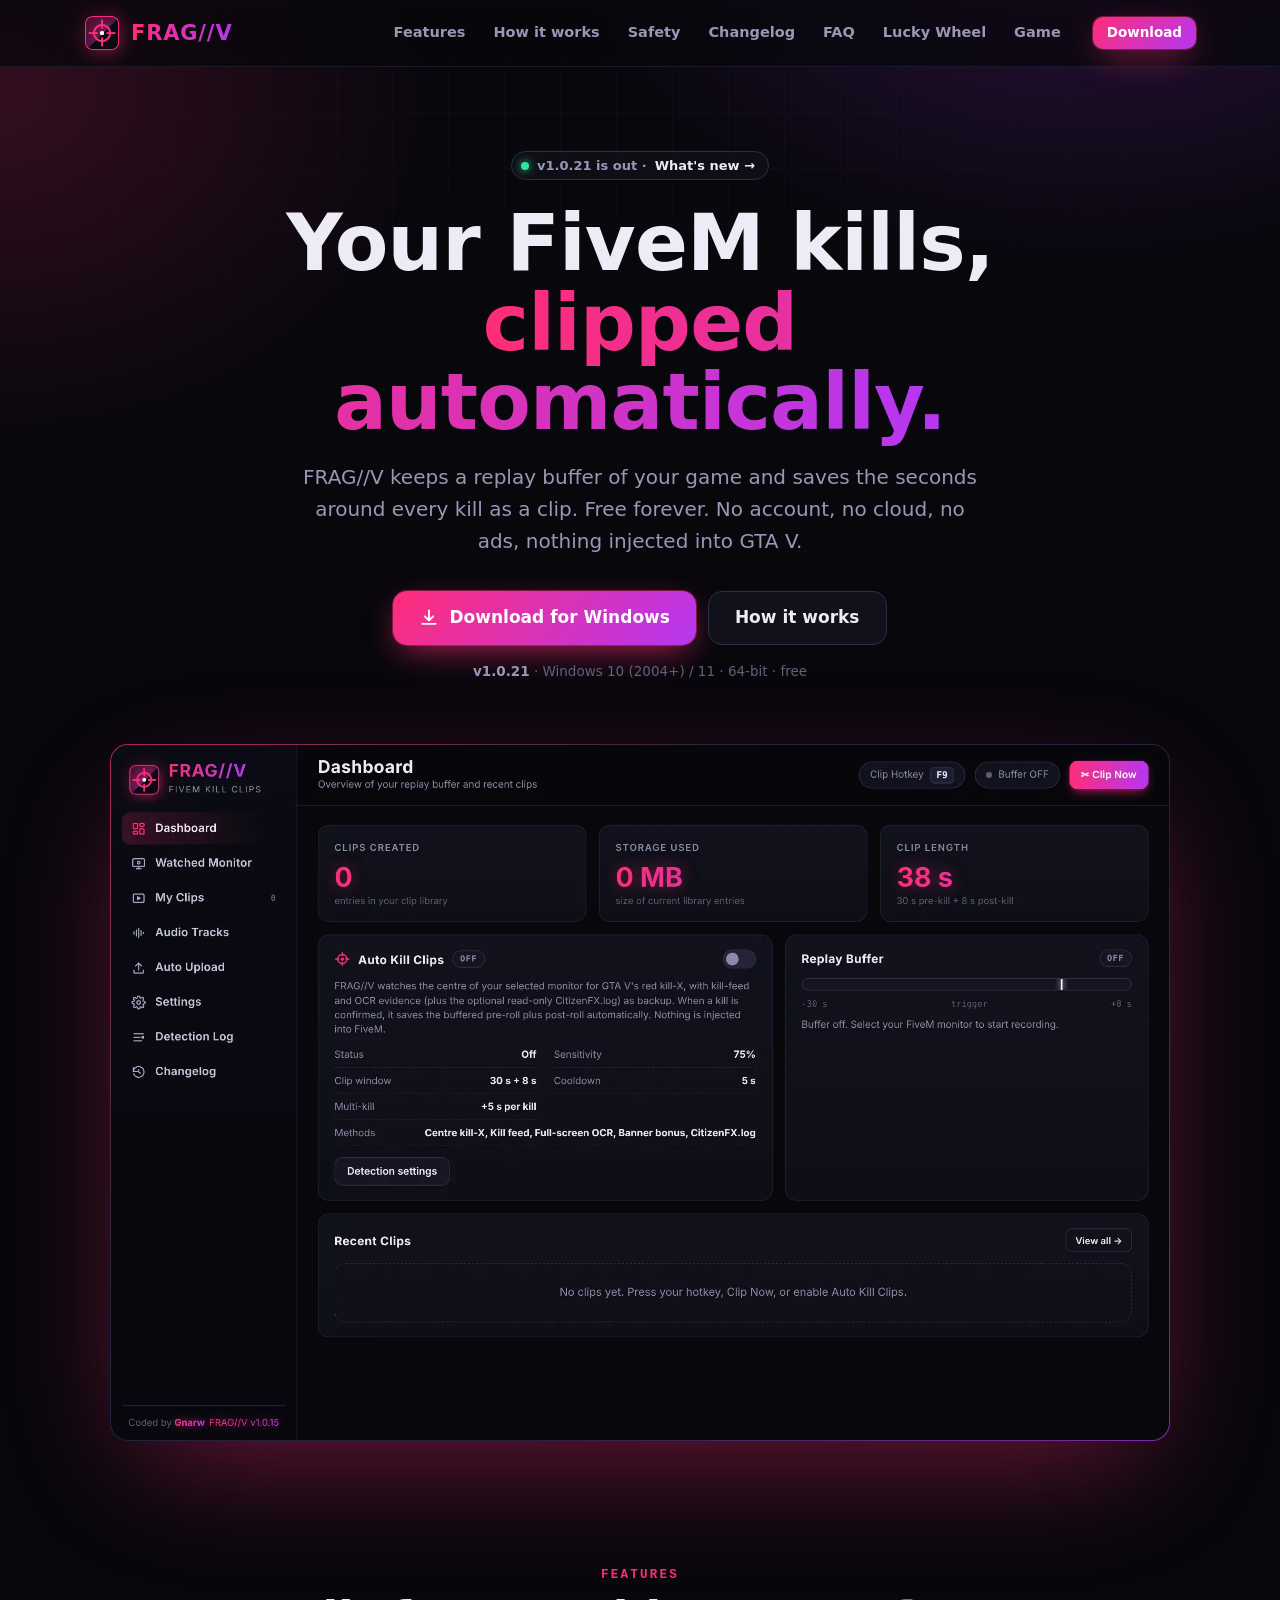
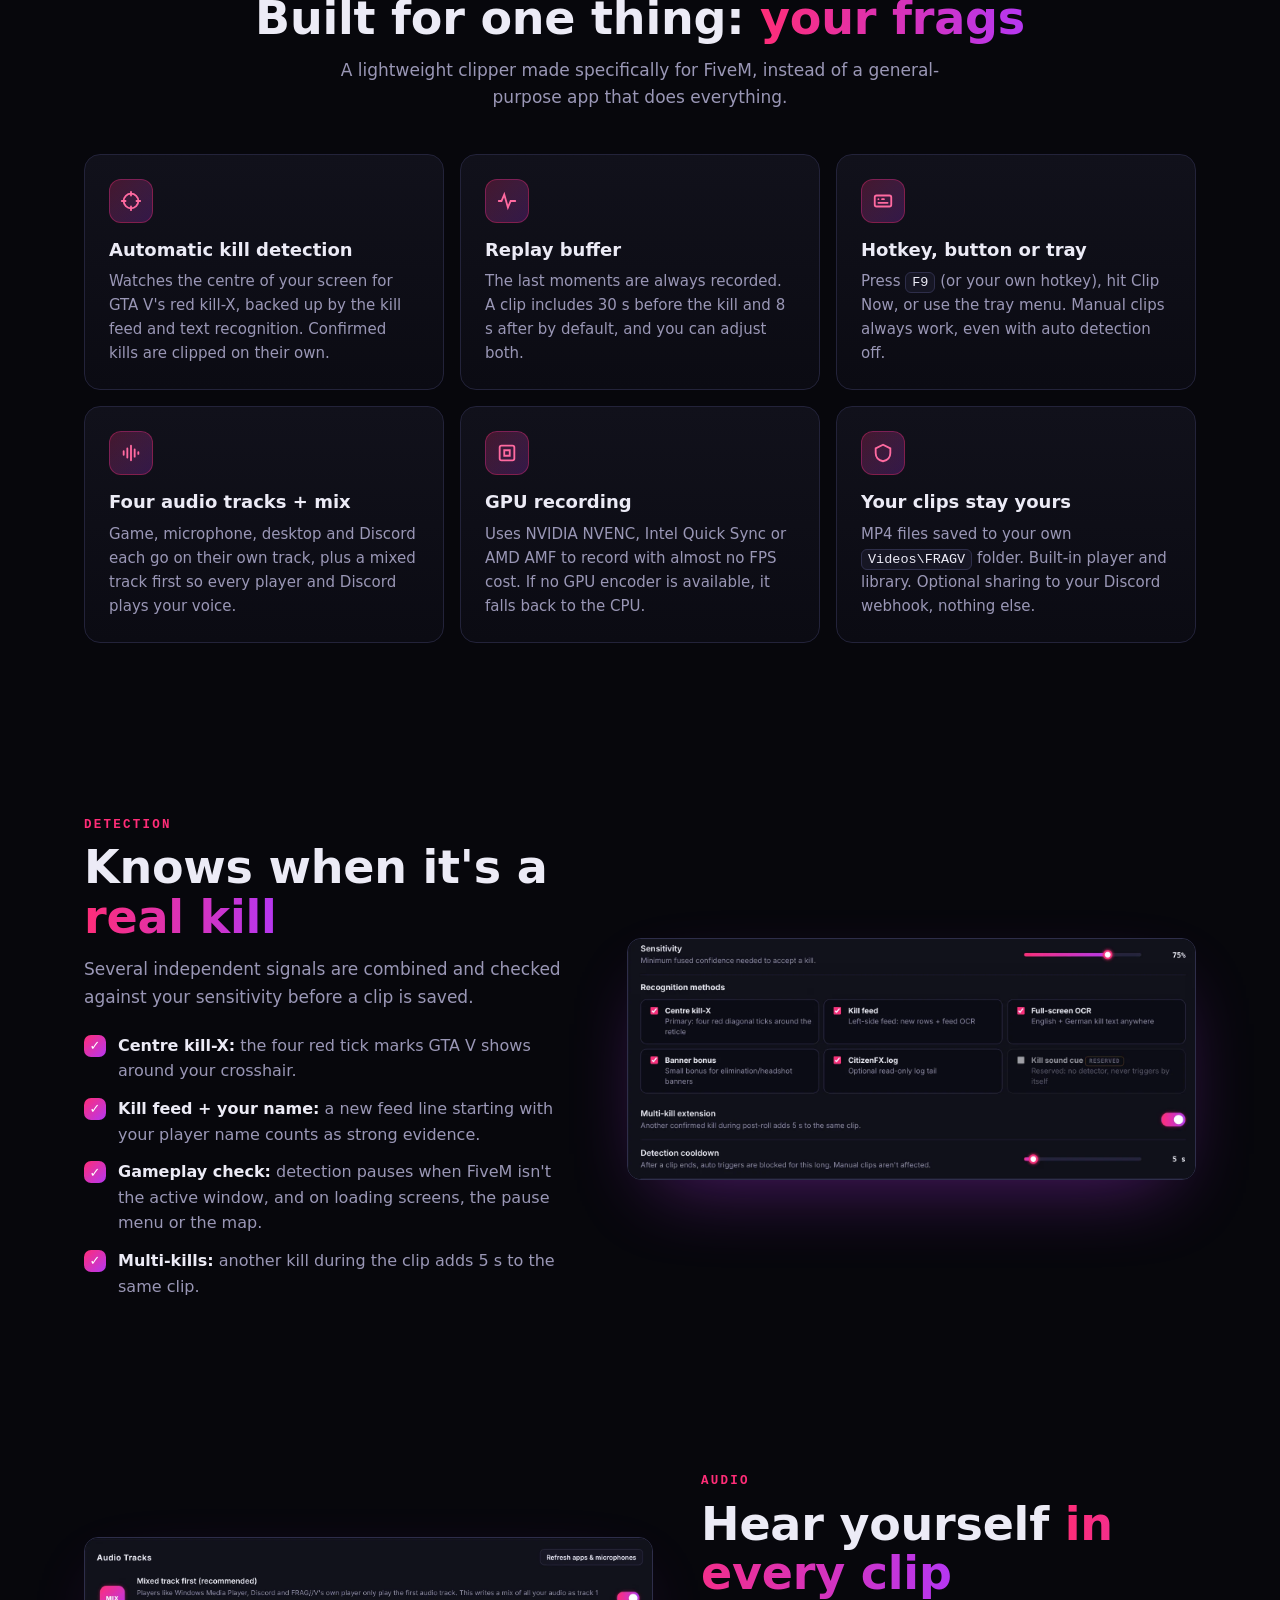
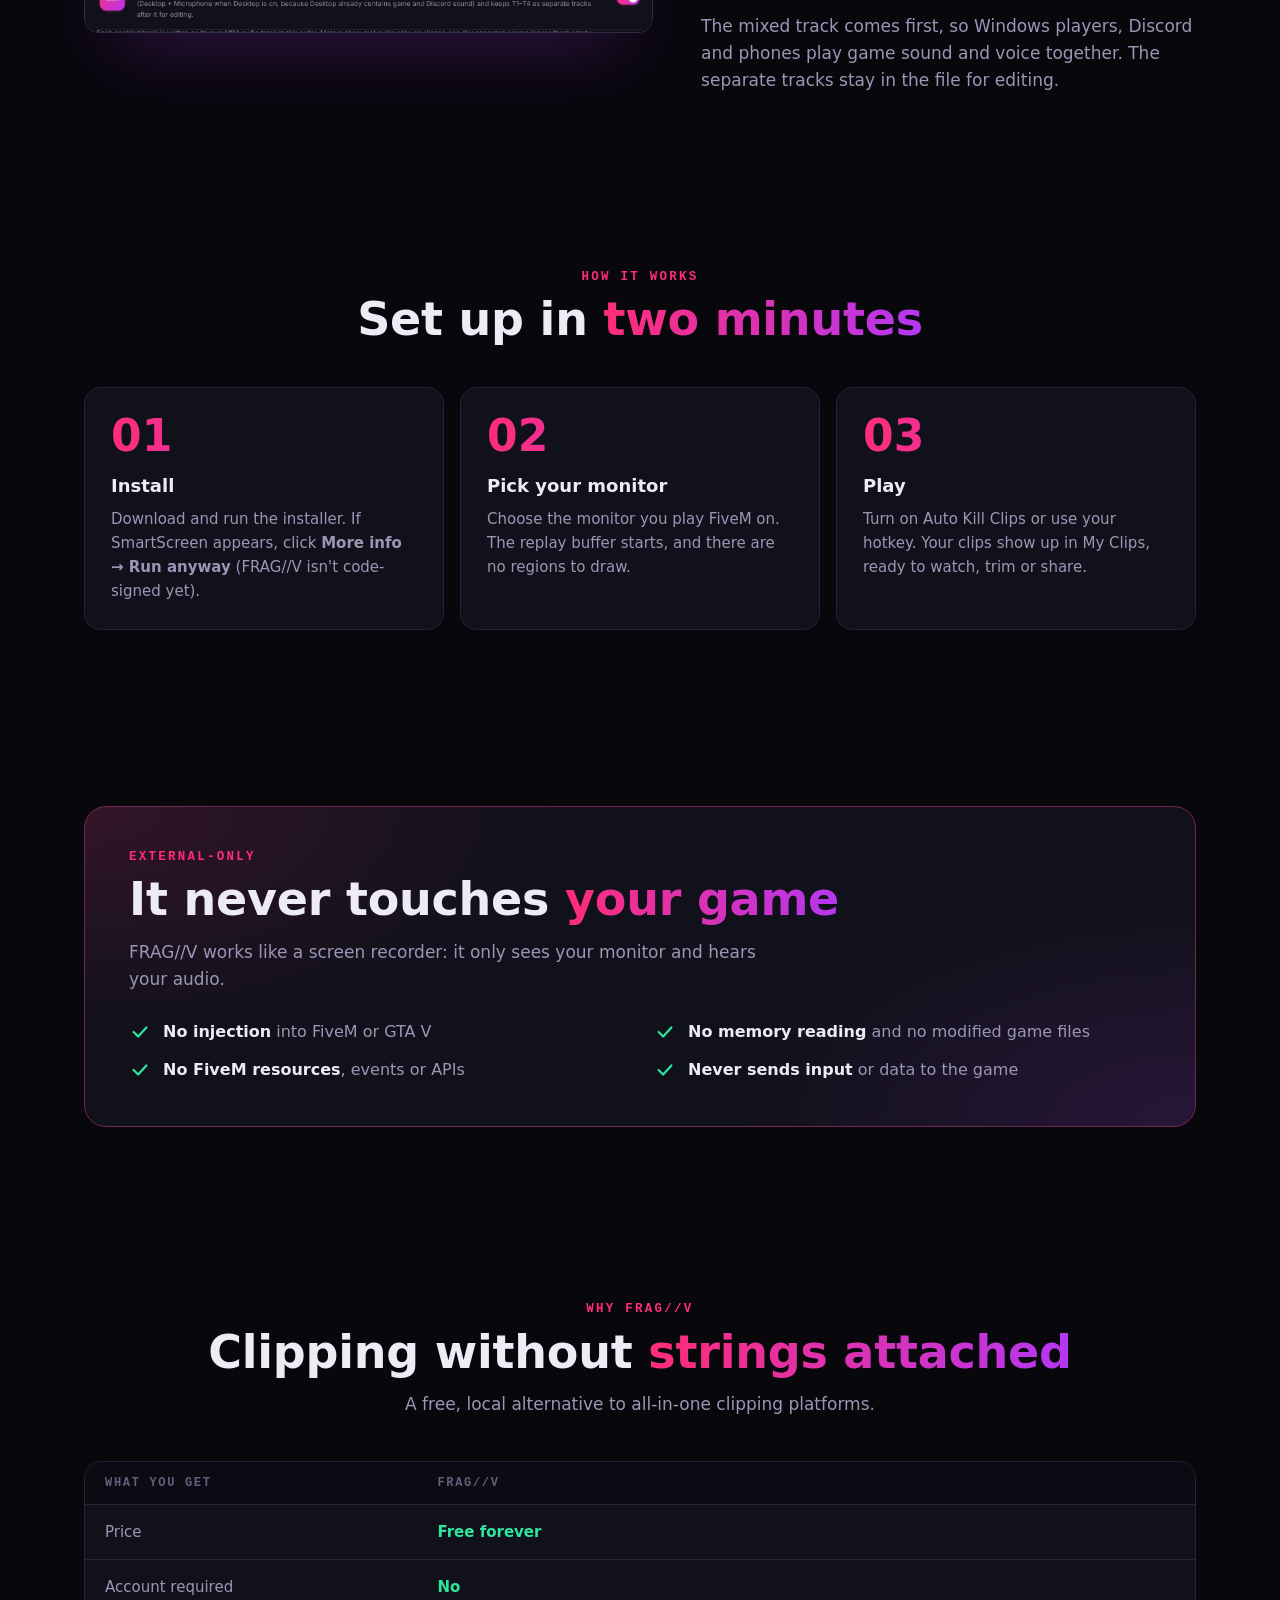
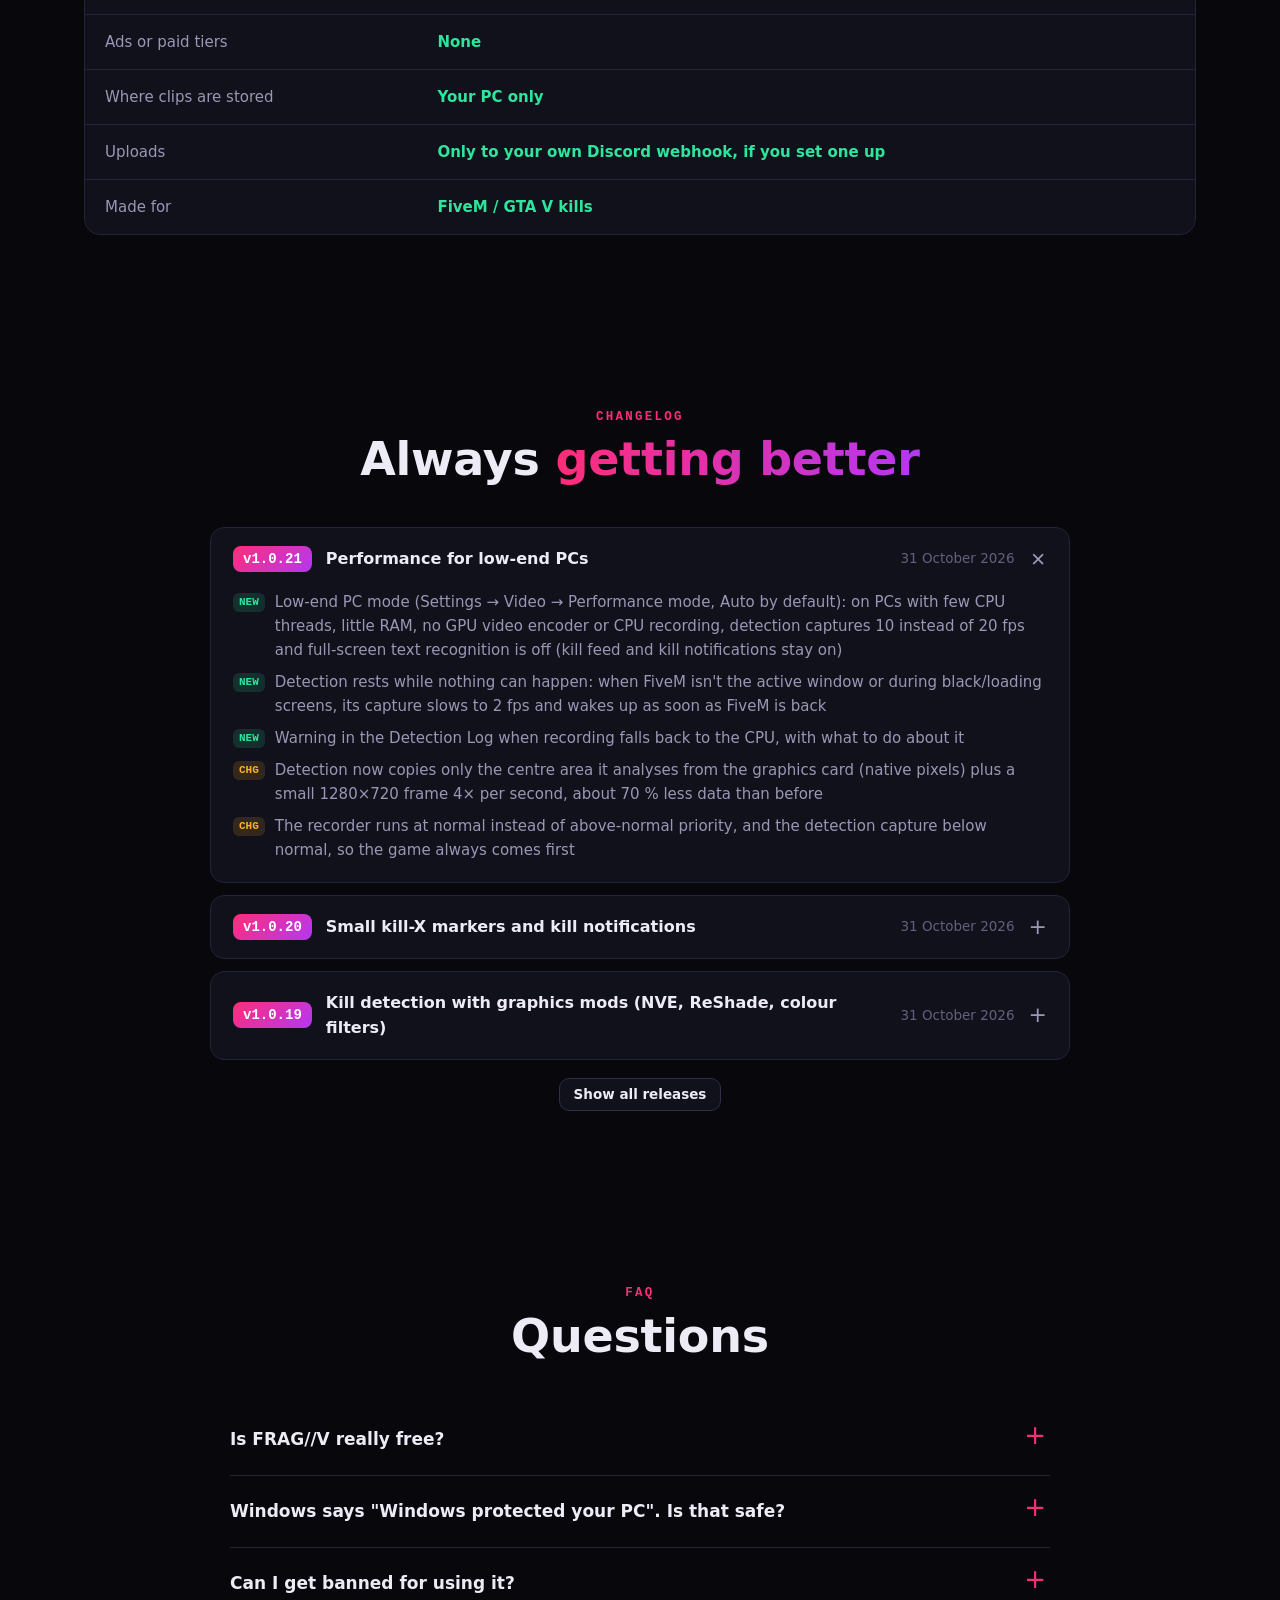
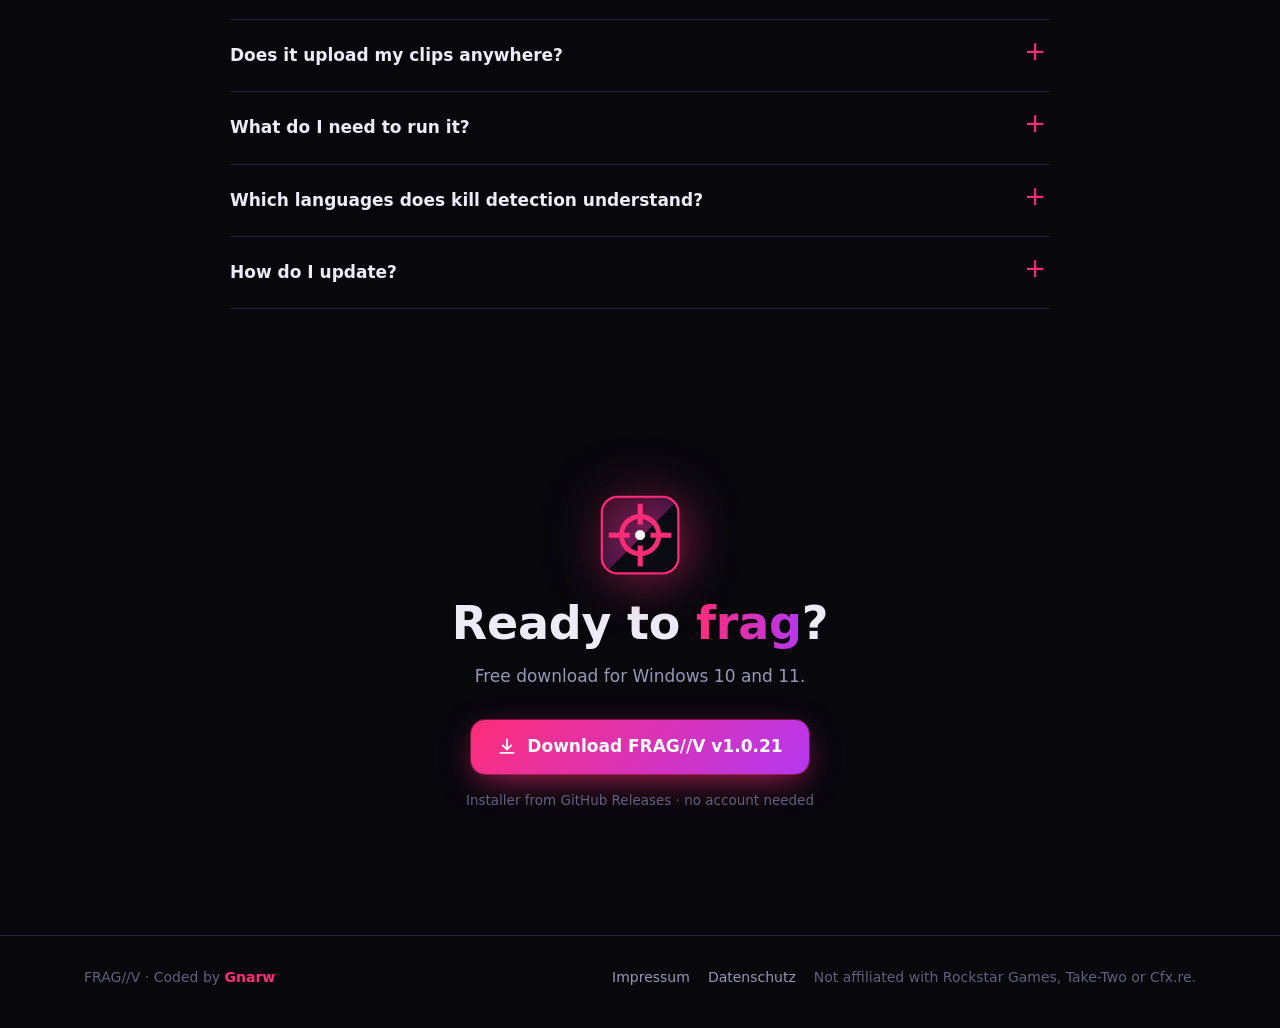
==== commit 155301d1: "added a stickman game added Line of Fire" ====
--- a/index.html
+++ b/index.html
@@ -25,6 +25,7 @@
       <a href="#changelog">Changelog</a>
       <a href="#faq">FAQ</a>
       <a href="wheel">Lucky Wheel</a>
+      <a href="game">Game</a>
     </nav>
     <a class="btn sm primary dl" href="#" data-dl>Download</a>
   </div>
